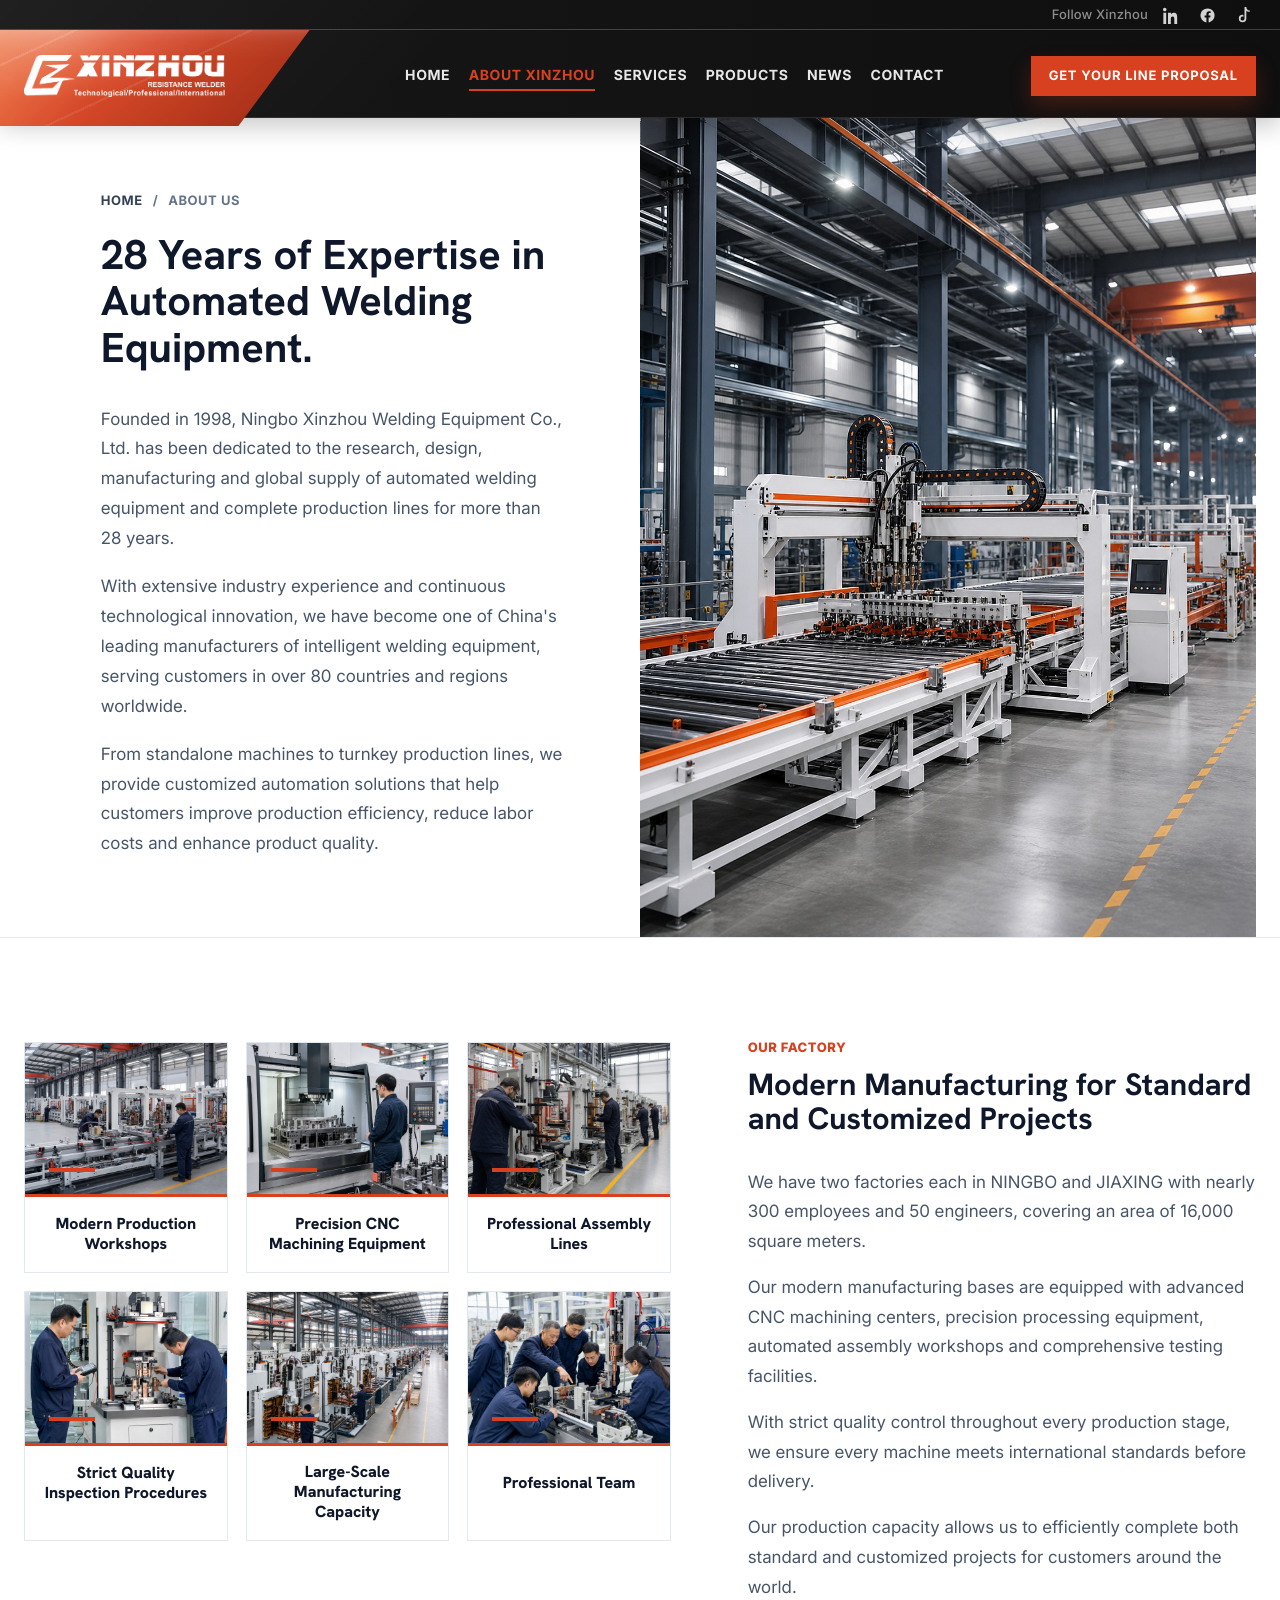
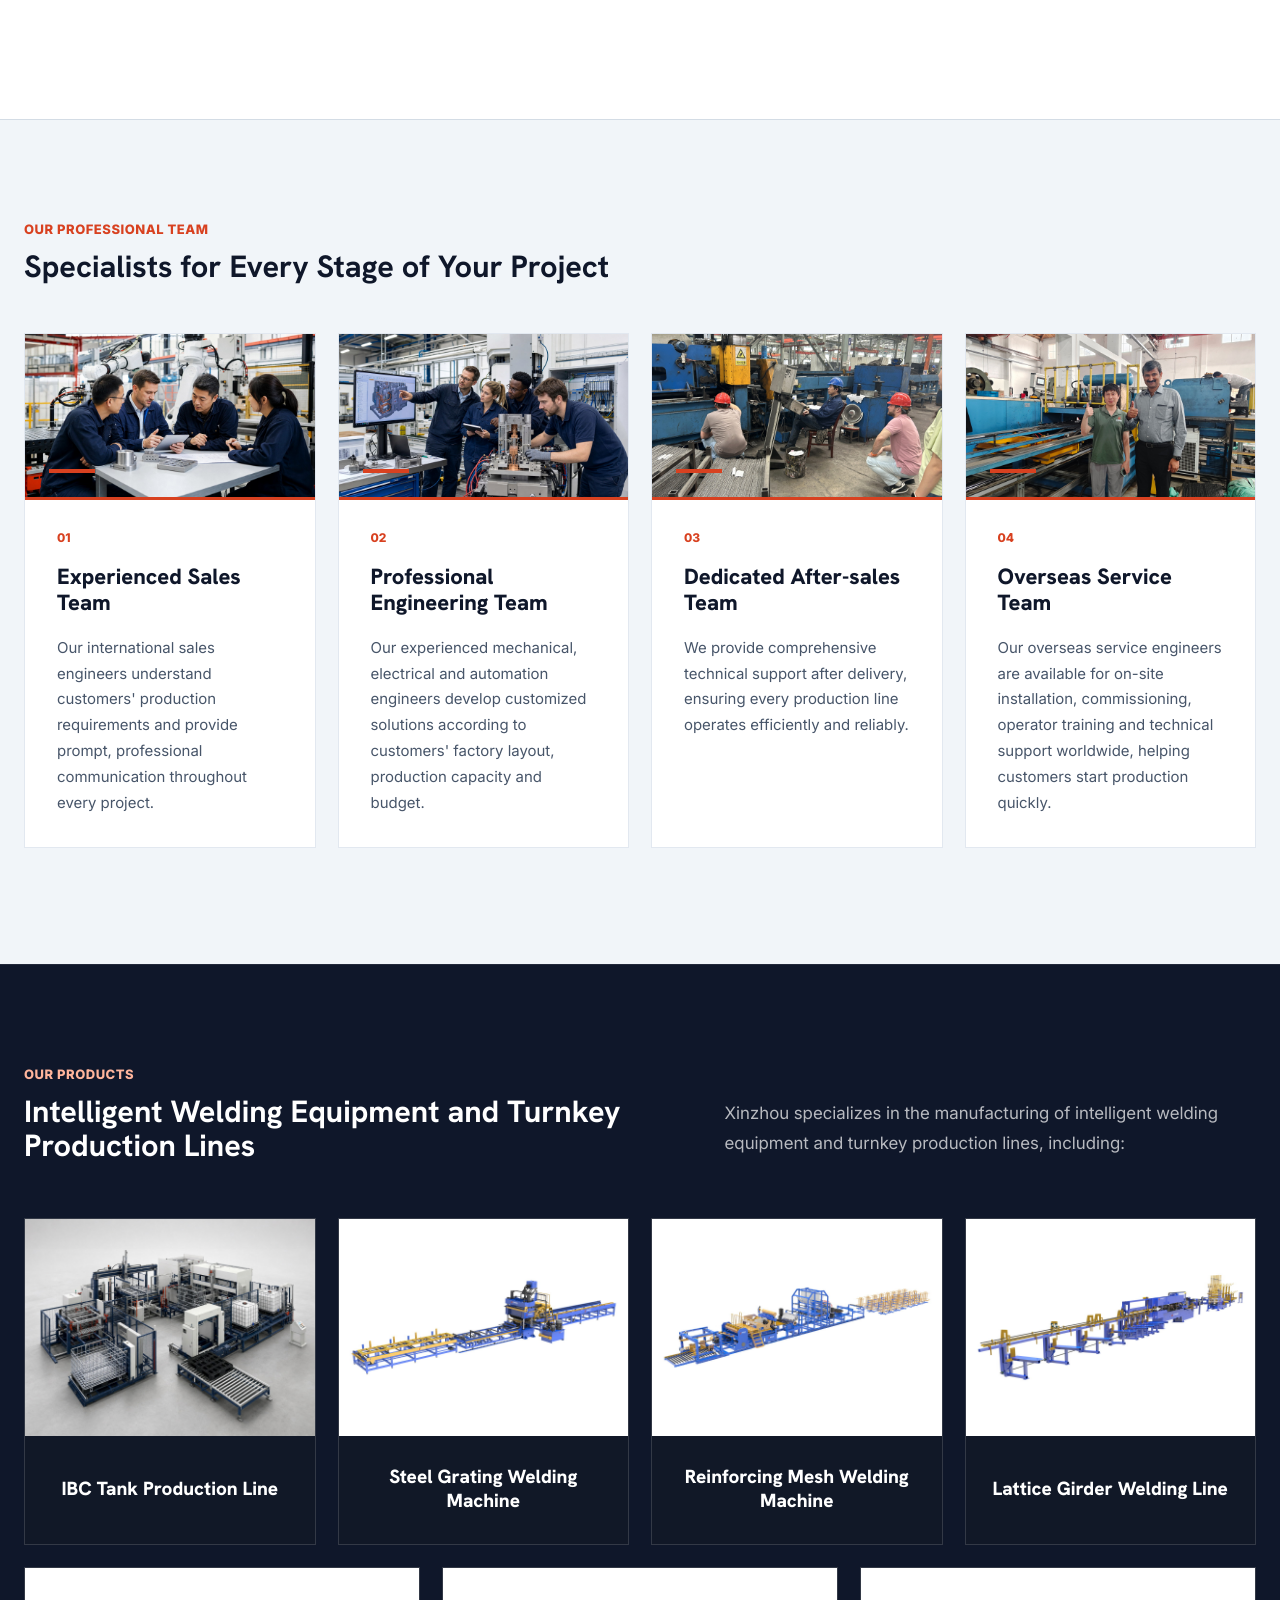
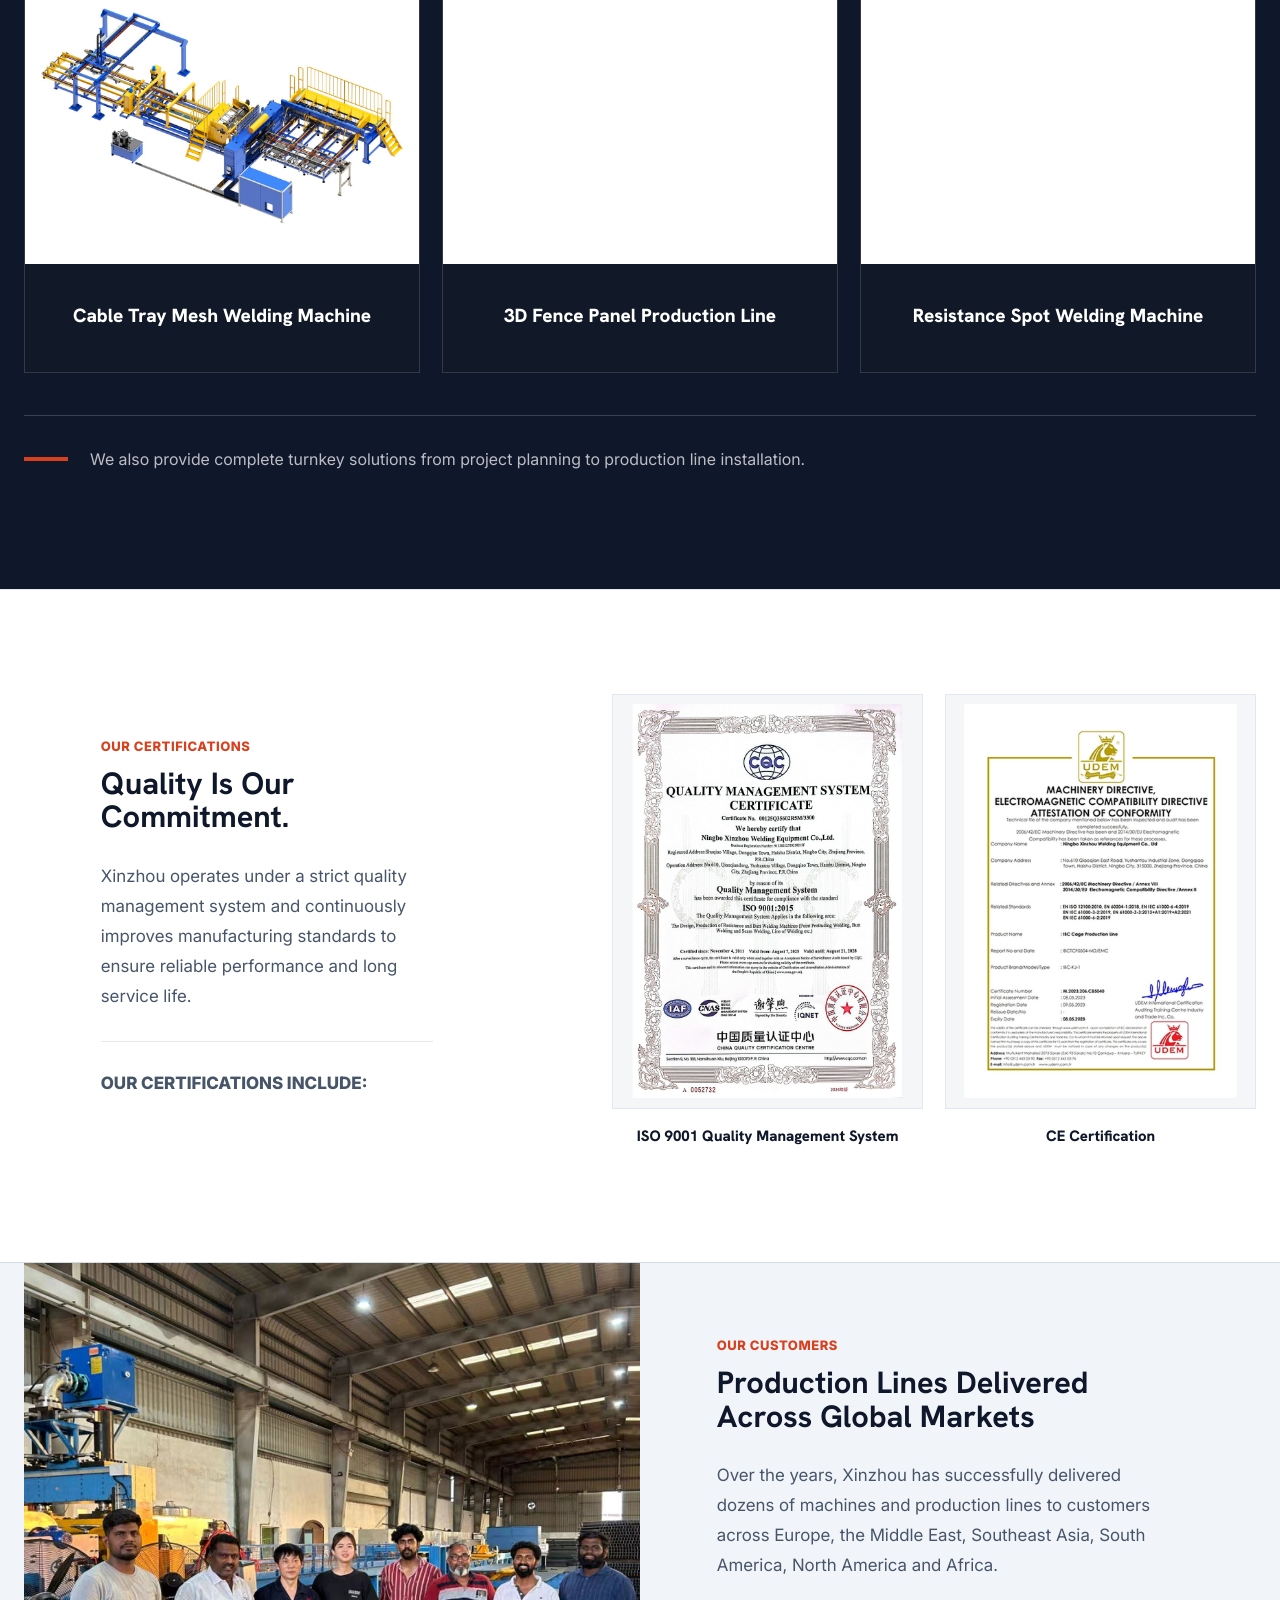
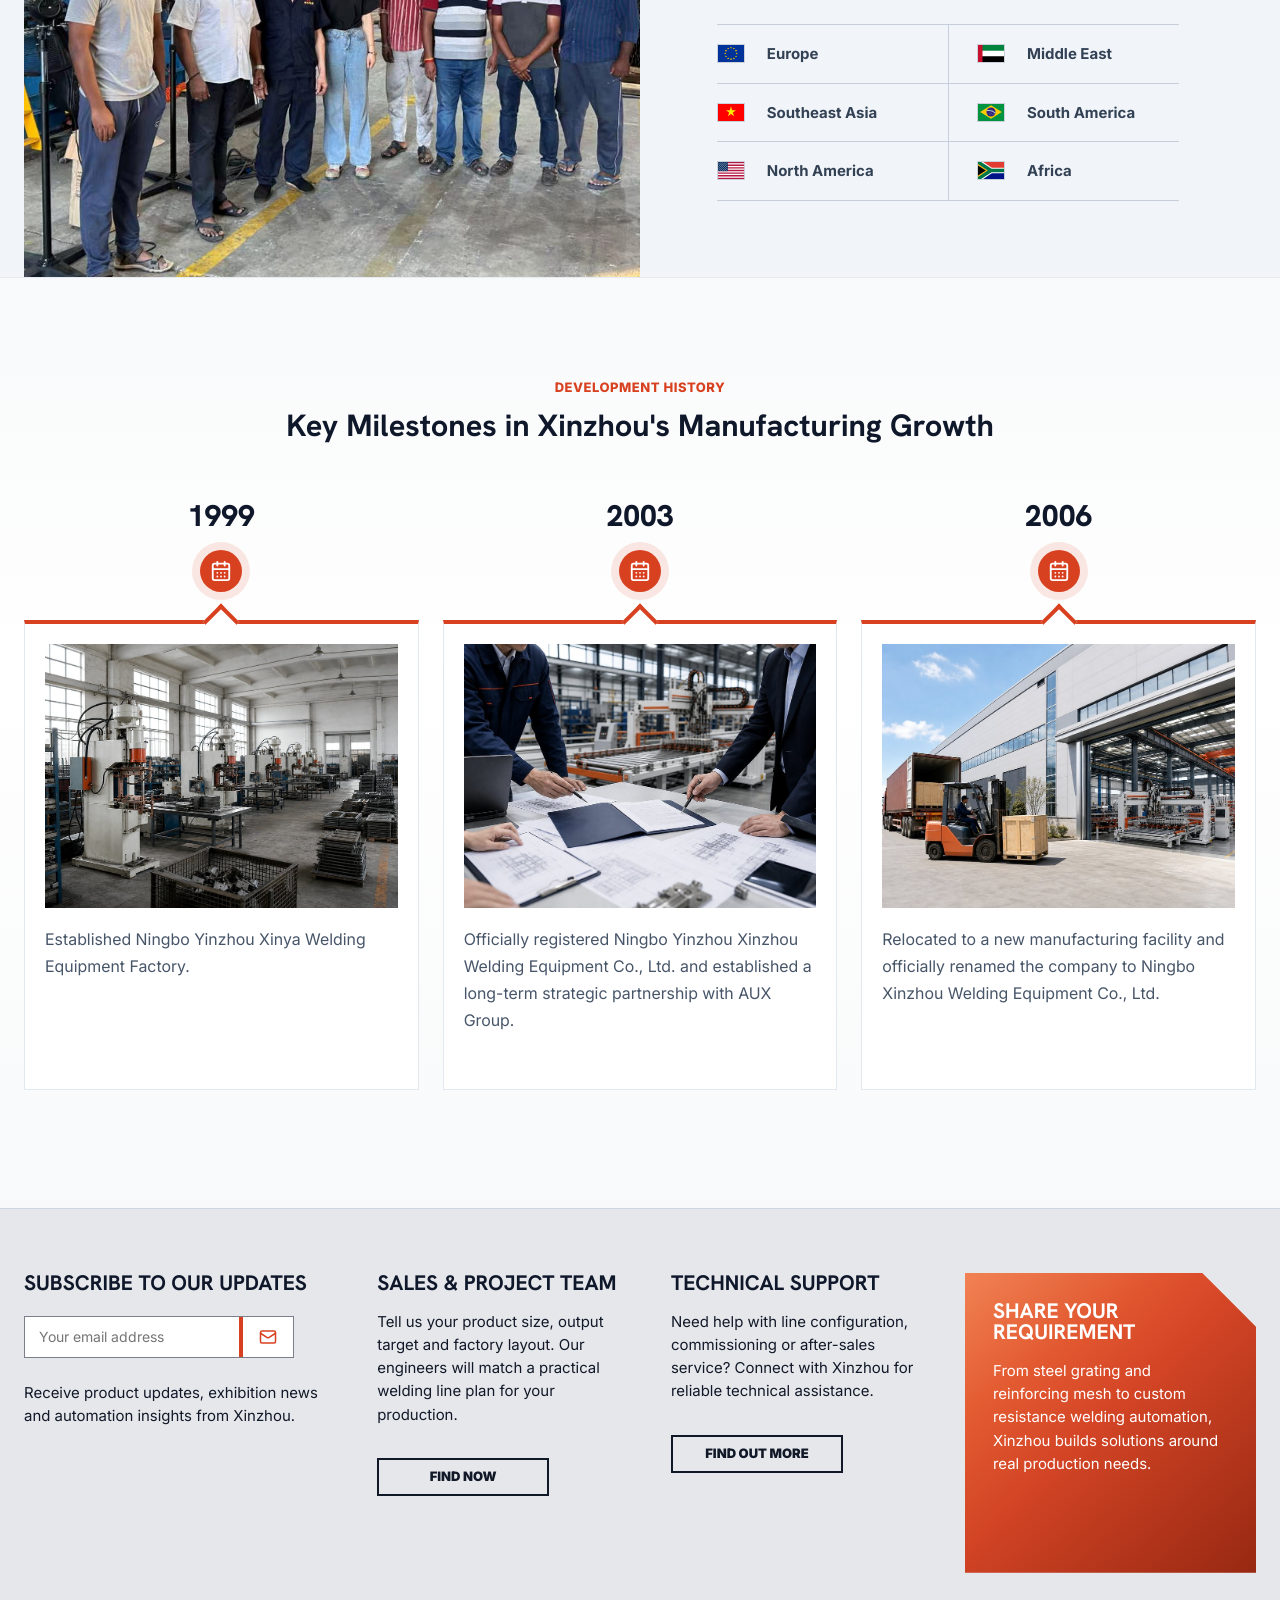
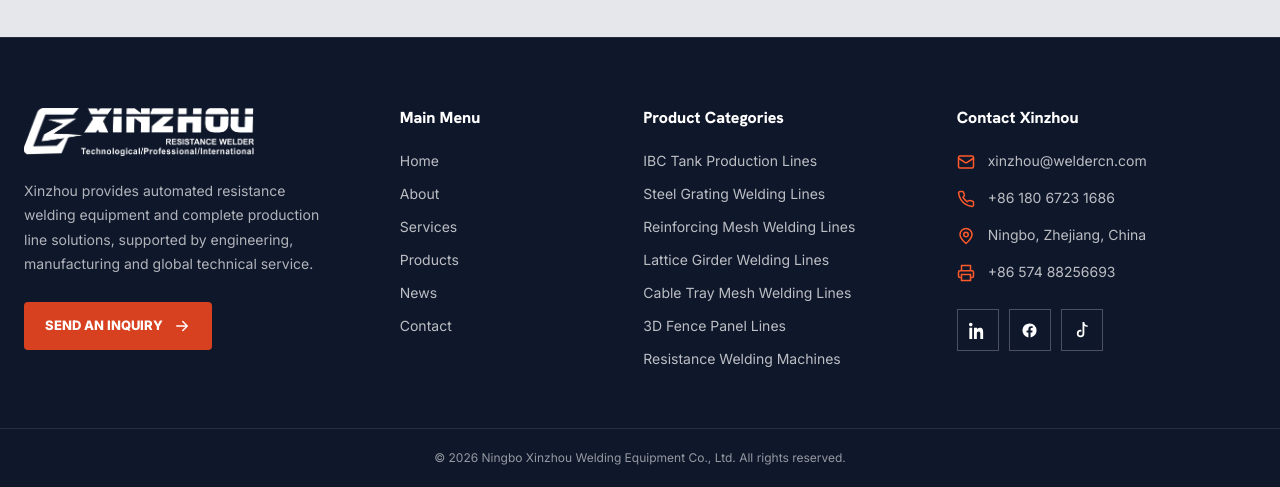
==== about.html @ 8aebe46d "Set global header width to 1440px" ====
<!DOCTYPE html>
<html lang="en">
<head>
<meta charset="utf-8">
<meta name="viewport" content="width=device-width, initial-scale=1.0">
<title>About Xinzhou | Factory, Team &amp; Welding Expertise</title>
<meta name="description" content="Learn about Xinzhou's history, manufacturing capacity, engineering team, automated welding equipment, certifications and global customer experience.">
<link rel="preconnect" href="https://fonts.googleapis.com">
<link rel="preconnect" href="https://fonts.gstatic.com" crossorigin>
<link href="https://fonts.googleapis.com/css2?family=Hanken+Grotesk:wght@700;800&amp;family=Inter:wght@400;500;600;700&amp;display=swap" rel="stylesheet">
<link href="./assets/css/global.css?v=20260720-2" rel="stylesheet">
<link href="./assets/css/about.css?v=20260716-4" rel="stylesheet">
</head>
<body>
<section class="xz-topbar">
<div class="xz-topbar__inner">
<span class="xz-topbar__label">Follow Xinzhou</span>
<a class="xz-topbar__social" href="https://www.linkedin.com/company/xinzhouwelding" target="_blank" rel="noreferrer" aria-label="Xinzhou on LinkedIn">
<svg viewBox="0 0 24 24" aria-hidden="true"><path d="M4.98 3.5C4.98 4.88 3.86 6 2.48 6S0 4.88 0 3.5 1.12 1 2.48 1s2.5 1.12 2.5 2.5ZM.5 8h4V24h-4V8Zm7 0h3.83v2.19h.05c.53-1.01 1.84-2.08 3.79-2.08 4.05 0 4.8 2.67 4.8 6.14V24h-4v-6.91c0-1.65-.03-3.76-2.29-3.76-2.29 0-2.64 1.79-2.64 3.64V24h-4V8Z"></path></svg>
</a>
<a class="xz-topbar__social" href="https://www.facebook.com/xinzhouwelder" target="_blank" rel="noreferrer" aria-label="Xinzhou on Facebook">
<svg viewBox="0 0 24 24" aria-hidden="true"><path d="M22 12a10 10 0 1 0-11.56 9.88v-6.99H7.9V12h2.54V9.8c0-2.5 1.49-3.89 3.77-3.89 1.09 0 2.23.2 2.23.2v2.46h-1.26c-1.24 0-1.63.77-1.63 1.56V12h2.77l-.44 2.89h-2.33v6.99A10 10 0 0 0 22 12Z"></path></svg>
</a>
<a class="xz-topbar__social" href="https://www.tiktok.com/@xinzhouwelder" target="_blank" rel="noreferrer" aria-label="Xinzhou on TikTok">
<svg viewBox="0 0 24 24" aria-hidden="true"><path d="M19.59 6.69A4.83 4.83 0 0 1 16 5.13V16.3a5.3 5.3 0 1 1-5.3-5.3c.4 0 .79.04 1.17.13v2.73a2.73 2.73 0 1 0 1.56 2.47V0h2.61a4.83 4.83 0 0 0 4.84 4.84v1.85c-.45 0-.88-.04-1.29-.1Z"></path></svg>
</a>
</div>
</section>

<nav class="xz-header">
<div class="xz-header__inner">
<a class="xz-header__brand" href="./index.html">
<img src="./src/media/xinzhou-logo.png" alt="Xinzhou Automation">
</a>
<div class="xz-header__nav">
<a href="./index.html">Home</a>
<a class="is-active" href="./about.html" aria-current="page">About Xinzhou</a>
<a href="./services.html">Services</a>
<a href="./products.html">Products</a>
<a href="./news.html">News</a>
<a href="./contact.html">Contact</a>
</div>
<div class="xz-header__actions">
<a class="xz-header__cta" href="./contact.html#inquiry">Get Your Line Proposal</a>
</div>
<div class="xz-header__mobile">
<button class="xz-header__mobile-btn" type="button" aria-label="Open menu" aria-expanded="false" data-mobile-menu-toggle>
<svg viewBox="0 0 24 24" fill="none" aria-hidden="true"><path d="M4 7H20" stroke="currentColor" stroke-width="2" stroke-linecap="round"></path><path d="M4 12H20" stroke="currentColor" stroke-width="2" stroke-linecap="round"></path><path d="M4 17H20" stroke="currentColor" stroke-width="2" stroke-linecap="round"></path></svg>
</button>
</div>
</div>
</nav>

<div class="xz-mobile-drawer" data-mobile-menu>
<div class="xz-mobile-drawer__inner">
<a href="./index.html">Home</a>
<a href="./about.html">About Xinzhou</a>
<a href="./services.html">Services</a>
<a href="./products.html">Products</a>
<a href="./news.html">News</a>
<a href="./contact.html">Contact</a>
</div>
</div>

<main class="about-main">
<section class="about-history-hero" aria-labelledby="about-history-title">
<div class="xz-container about-history-hero__grid">
<div class="about-history-hero__copy">
<nav class="about-breadcrumb" aria-label="Breadcrumb">
<a href="./index.html">Home</a>
<span aria-hidden="true">/</span>
<span>About Us</span>
</nav>
<h1 id="about-history-title">28 Years of Expertise in Automated Welding Equipment.</h1>
<div class="about-history-hero__text">
<p>Founded in 1998, Ningbo Xinzhou Welding Equipment Co., Ltd. has been dedicated to the research, design, manufacturing and global supply of automated welding equipment and complete production lines for more than 28 years.</p>
<p>With extensive industry experience and continuous technological innovation, we have become one of China's leading manufacturers of intelligent welding equipment, serving customers in over 80 countries and regions worldwide.</p>
<p>From standalone machines to turnkey production lines, we provide customized automation solutions that help customers improve production efficiency, reduce labor costs and enhance product quality.</p>
</div>
</div>
<figure class="about-history-hero__media">
<img src="./assets/images/about/history-hero.jpg" alt="Automated welding equipment production line in a clean modern industrial workshop">
<figcaption>
<strong>Automated Welding Lines</strong>
<span>Research, design, manufacturing and global supply.</span>
</figcaption>
</figure>
</div>
</section>

<section class="about-timeline-section" aria-labelledby="about-timeline-title">
<div class="xz-container">
<div class="about-timeline-section__head">
<p class="about-section-label">Development History</p>
<h2 id="about-timeline-title">Key Milestones in Xinzhou's Manufacturing Growth</h2>
</div>
<div class="about-timeline-carousel" data-history-carousel>
<div class="about-timeline-viewport">
<div class="about-timeline-track" data-history-track>
<article class="about-timeline-card">
<div class="about-timeline-card__year">1999</div>
<div class="about-timeline-card__node" aria-hidden="true"><svg viewBox="0 0 24 24" aria-hidden="true"><path d="M8 2v4"></path><path d="M16 2v4"></path><rect width="18" height="18" x="3" y="4" rx="2"></rect><path d="M3 10h18"></path><path d="M8 14h.01"></path><path d="M12 14h.01"></path><path d="M16 14h.01"></path><path d="M8 18h.01"></path><path d="M12 18h.01"></path><path d="M16 18h.01"></path></svg></div>
<div class="about-timeline-card__body">
<figure class="about-timeline-card__image">
<img src="./assets/images/about/timeline-1999.jpg" alt="Early welding equipment factory workshop representing Xinzhou's 1999 establishment">
</figure>
<p>Established Ningbo Yinzhou Xinya Welding Equipment Factory.</p>
</div>
</article>
<article class="about-timeline-card">
<div class="about-timeline-card__year">2003</div>
<div class="about-timeline-card__node" aria-hidden="true"><svg viewBox="0 0 24 24" aria-hidden="true"><path d="M8 2v4"></path><path d="M16 2v4"></path><rect width="18" height="18" x="3" y="4" rx="2"></rect><path d="M3 10h18"></path><path d="M8 14h.01"></path><path d="M12 14h.01"></path><path d="M16 14h.01"></path><path d="M8 18h.01"></path><path d="M12 18h.01"></path><path d="M16 18h.01"></path></svg></div>
<div class="about-timeline-card__body">
<figure class="about-timeline-card__image">
<img src="./assets/images/about/timeline-2003.jpg" alt="Business registration and strategic manufacturing partnership scene representing Xinzhou in 2003">
</figure>
<p>Officially registered Ningbo Yinzhou Xinzhou Welding Equipment Co., Ltd. and established a long-term strategic partnership with AUX Group.</p>
</div>
</article>
<article class="about-timeline-card">
<div class="about-timeline-card__year">2006</div>
<div class="about-timeline-card__node" aria-hidden="true"><svg viewBox="0 0 24 24" aria-hidden="true"><path d="M8 2v4"></path><path d="M16 2v4"></path><rect width="18" height="18" x="3" y="4" rx="2"></rect><path d="M3 10h18"></path><path d="M8 14h.01"></path><path d="M12 14h.01"></path><path d="M16 14h.01"></path><path d="M8 18h.01"></path><path d="M12 18h.01"></path><path d="M16 18h.01"></path></svg></div>
<div class="about-timeline-card__body">
<figure class="about-timeline-card__image">
<img src="./assets/images/about/timeline-2006.jpg" alt="New manufacturing facility relocation scene representing Xinzhou's 2006 company upgrade">
</figure>
<p>Relocated to a new manufacturing facility and officially renamed the company to Ningbo Xinzhou Welding Equipment Co., Ltd.</p>
</div>
</article>
<article class="about-timeline-card">
<div class="about-timeline-card__year">2009</div>
<div class="about-timeline-card__node" aria-hidden="true"><svg viewBox="0 0 24 24" aria-hidden="true"><path d="M8 2v4"></path><path d="M16 2v4"></path><rect width="18" height="18" x="3" y="4" rx="2"></rect><path d="M3 10h18"></path><path d="M8 14h.01"></path><path d="M12 14h.01"></path><path d="M16 14h.01"></path><path d="M8 18h.01"></path><path d="M12 18h.01"></path><path d="M16 18h.01"></path></svg></div>
<div class="about-timeline-card__body">
<figure class="about-timeline-card__image">
<img src="./assets/images/about/timeline-2009.jpg" alt="High-tech enterprise recognition scene with precision welding equipment inspection">
</figure>
<p>Recognized as a National High-Tech Enterprise.</p>
</div>
</article>
<article class="about-timeline-card">
<div class="about-timeline-card__year">2014</div>
<div class="about-timeline-card__node" aria-hidden="true"><svg viewBox="0 0 24 24" aria-hidden="true"><path d="M8 2v4"></path><path d="M16 2v4"></path><rect width="18" height="18" x="3" y="4" rx="2"></rect><path d="M3 10h18"></path><path d="M8 14h.01"></path><path d="M12 14h.01"></path><path d="M16 14h.01"></path><path d="M8 18h.01"></path><path d="M12 18h.01"></path><path d="M16 18h.01"></path></svg></div>
<div class="about-timeline-card__body">
<figure class="about-timeline-card__image">
<img src="./assets/images/about/timeline-2014.jpg" alt="Industrial land development and factory construction planning scene in Tongxiang Zhejiang">
</figure>
<p>Acquired 55 acres of land in Tongxiang, Zhejiang, to invest in and construct Zhejiang Yizhou Mechanical Technology Co., Ltd.</p>
</div>
</article>
<article class="about-timeline-card">
<div class="about-timeline-card__year">2017</div>
<div class="about-timeline-card__node" aria-hidden="true"><svg viewBox="0 0 24 24" aria-hidden="true"><path d="M8 2v4"></path><path d="M16 2v4"></path><rect width="18" height="18" x="3" y="4" rx="2"></rect><path d="M3 10h18"></path><path d="M8 14h.01"></path><path d="M12 14h.01"></path><path d="M16 14h.01"></path><path d="M8 18h.01"></path><path d="M12 18h.01"></path><path d="M16 18h.01"></path></svg></div>
<div class="about-timeline-card__body">
<figure class="about-timeline-card__image">
<img src="./assets/images/about/timeline-2017.jpg" alt="Modern Yizhou machinery factory opening and automated welding equipment production">
</figure>
<p>Zhejiang Yizhou Mechanical Technology Co., Ltd. was officially established, with annual sales reaching 120 million RMB.</p>
</div>
</article>
<article class="about-timeline-card">
<div class="about-timeline-card__year">2020</div>
<div class="about-timeline-card__node" aria-hidden="true"><svg viewBox="0 0 24 24" aria-hidden="true"><path d="M8 2v4"></path><path d="M16 2v4"></path><rect width="18" height="18" x="3" y="4" rx="2"></rect><path d="M3 10h18"></path><path d="M8 14h.01"></path><path d="M12 14h.01"></path><path d="M16 14h.01"></path><path d="M8 18h.01"></path><path d="M12 18h.01"></path><path d="M16 18h.01"></path></svg></div>
<div class="about-timeline-card__body">
<figure class="about-timeline-card__image">
<img src="./assets/images/about/timeline-2020.jpg" alt="Phase II intelligent manufacturing facility and automated welding production line in operation">
</figure>
<p>In July, Yizhou's Phase II new facility (66 acres) was officially put into operation. In the same year, Ningbo Xinzhou's Phase II factory (12,932 square meters) was constructed and put into use.</p>
</div>
</article>
</div>
</div>
</div>
</div>
</section>

<section class="about-factory-section" aria-labelledby="about-factory-title">
<div class="xz-container about-factory__layout">
<div class="about-factory__visual">
<div class="about-factory__highlights">
<article class="about-factory-highlight">
<figure class="about-factory-highlight__media">
<img src="./assets/images/about/factory-highlight-workshop.jpg" alt="Modern automated welding equipment production workshop" loading="lazy" decoding="async">
</figure>
<div class="about-factory-highlight__body"><h3>Modern Production Workshops</h3></div>
</article>
<article class="about-factory-highlight">
<figure class="about-factory-highlight__media">
<img src="./assets/images/about/factory-highlight-cnc.jpg" alt="Technician operating precision CNC machining equipment" loading="lazy" decoding="async">
</figure>
<div class="about-factory-highlight__body"><h3>Precision CNC Machining Equipment</h3></div>
</article>
<article class="about-factory-highlight">
<figure class="about-factory-highlight__media">
<img src="./assets/images/about/factory-highlight-assembly.jpg" alt="Technicians assembling automated resistance welding equipment" loading="lazy" decoding="async">
</figure>
<div class="about-factory-highlight__body"><h3>Professional Assembly Lines</h3></div>
</article>
<article class="about-factory-highlight">
<figure class="about-factory-highlight__media">
<img src="./assets/images/about/factory-highlight-quality.jpg" alt="Engineers inspecting and testing automated welding equipment" loading="lazy" decoding="async">
</figure>
<div class="about-factory-highlight__body"><h3>Strict Quality Inspection Procedures</h3></div>
</article>
<article class="about-factory-highlight">
<figure class="about-factory-highlight__media">
<img src="./assets/images/about/factory-highlight-capacity.jpg" alt="Large-scale automated welding equipment manufacturing floor" loading="lazy" decoding="async">
</figure>
<div class="about-factory-highlight__body"><h3>Large-Scale Manufacturing Capacity</h3></div>
</article>
<article class="about-factory-highlight">
<figure class="about-factory-highlight__media">
<img src="./assets/images/about/factory-highlight-team.jpg" alt="Engineering team collaborating on automated welding equipment" loading="lazy" decoding="async">
</figure>
<div class="about-factory-highlight__body"><h3>Professional Team</h3></div>
</article>
</div>
</div>

<div class="about-factory__content">
<div class="about-factory__head">
<p class="about-section-label">Our Factory</p>
<h2 id="about-factory-title">Modern Manufacturing for Standard and Customized Projects</h2>
</div>

<div class="about-factory__copy">
<p>We have two factories each in NINGBO and JIAXING with nearly 300 employees and 50 engineers, covering an area of 16,000 square meters.</p>
<p>Our modern manufacturing bases are equipped with advanced CNC machining centers, precision processing equipment, automated assembly workshops and comprehensive testing facilities.</p>
<p>With strict quality control throughout every production stage, we ensure every machine meets international standards before delivery.</p>
<p>Our production capacity allows us to efficiently complete both standard and customized projects for customers around the world.</p>
</div>
</div>
</div>
</section>

<section class="about-professional-team-section" aria-labelledby="about-professional-team-title">
<div class="xz-container">
<div class="about-professional-team__head">
<p class="about-section-label">Our Professional Team</p>
<h2 id="about-professional-team-title">Specialists for Every Stage of Your Project</h2>
</div>

<div class="about-professional-team__grid">
<article class="about-professional-team__item">
<figure class="about-professional-team__media">
<img src="./assets/images/about/team-sales.jpg" alt="International sales engineers consulting on an automated welding project" loading="lazy" decoding="async">
</figure>
<div class="about-professional-team__body">
<span>01</span>
<h3>Experienced Sales Team</h3>
<p>Our international sales engineers understand customers' production requirements and provide prompt, professional communication throughout every project.</p>
</div>
</article>
<article class="about-professional-team__item">
<figure class="about-professional-team__media">
<img src="./assets/images/about/team-engineering.jpg" alt="Mechanical electrical and automation engineers developing a welding solution" loading="lazy" decoding="async">
</figure>
<div class="about-professional-team__body">
<span>02</span>
<h3>Professional Engineering Team</h3>
<p>Our experienced mechanical, electrical and automation engineers develop customized solutions according to customers' factory layout, production capacity and budget.</p>
</div>
</article>
<article class="about-professional-team__item">
<figure class="about-professional-team__media">
<img src="./assets/images/about/team-after-sales.jpg" alt="After-sales engineers commissioning welding equipment with a customer team" loading="lazy" decoding="async">
</figure>
<div class="about-professional-team__body">
<span>03</span>
<h3>Dedicated After-sales Team</h3>
<p>We provide comprehensive technical support after delivery, ensuring every production line operates efficiently and reliably.</p>
</div>
</article>
<article class="about-professional-team__item">
<figure class="about-professional-team__media">
<img src="./assets/images/about/team-overseas-service.jpg" alt="Xinzhou overseas service engineer with an international customer at their factory" loading="lazy" decoding="async">
</figure>
<div class="about-professional-team__body">
<span>04</span>
<h3>Overseas Service Team</h3>
<p>Our overseas service engineers are available for on-site installation, commissioning, operator training and technical support worldwide, helping customers start production quickly.</p>
</div>
</article>
</div>
</div>
</section>

<section class="about-equipment-section" aria-labelledby="about-equipment-title">
<div class="xz-container">
<div class="about-equipment__head">
<div>
<p class="about-section-label">Our Products</p>
<h2 id="about-equipment-title">Intelligent Welding Equipment and Turnkey Production Lines</h2>
</div>
<p>Xinzhou specializes in the manufacturing of intelligent welding equipment and turnkey production lines, including:</p>
</div>

<div class="about-equipment__grid">
<article class="about-equipment-item">
<figure class="about-equipment-item__media">
<img src="./assets/images/about/product-ibc-production-line.jpg" alt="Automated IBC tank production line" loading="lazy" decoding="async">
</figure>
<div class="about-equipment-item__body"><h3>IBC Tank Production Line</h3></div>
</article>
<article class="about-equipment-item">
<figure class="about-equipment-item__media">
<img src="./assets/images/about/product-steel-grating.jpg" alt="Steel grating welding production line" loading="lazy" decoding="async">
</figure>
<div class="about-equipment-item__body"><h3>Steel Grating Welding Machine</h3></div>
</article>
<article class="about-equipment-item">
<figure class="about-equipment-item__media">
<img src="./assets/images/about/product-reinforcing-mesh.jpg" alt="Reinforcing mesh welding production line" loading="lazy" decoding="async">
</figure>
<div class="about-equipment-item__body"><h3>Reinforcing Mesh Welding Machine</h3></div>
</article>
<article class="about-equipment-item">
<figure class="about-equipment-item__media">
<img src="./assets/images/about/product-lattice-girder.jpg" alt="Lattice girder welding production line" loading="lazy" decoding="async">
</figure>
<div class="about-equipment-item__body"><h3>Lattice Girder Welding Line</h3></div>
</article>
<article class="about-equipment-item">
<figure class="about-equipment-item__media">
<img src="./assets/images/about/product-cable-tray.jpg" alt="Cable tray mesh welding production line" loading="lazy" decoding="async">
</figure>
<div class="about-equipment-item__body"><h3>Cable Tray Mesh Welding Machine</h3></div>
</article>
<article class="about-equipment-item">
<figure class="about-equipment-item__media">
<img src="./assets/images/about/product-fence-panel.jpg" alt="3D fence panel welding production line" loading="lazy" decoding="async">
</figure>
<div class="about-equipment-item__body"><h3>3D Fence Panel Production Line</h3></div>
</article>
<article class="about-equipment-item">
<figure class="about-equipment-item__media">
<img src="./assets/images/about/product-resistance-spot-welder.jpg" alt="Industrial resistance spot welding machine" loading="lazy" decoding="async">
</figure>
<div class="about-equipment-item__body"><h3>Resistance Spot Welding Machine</h3></div>
</article>
</div>

<div class="about-equipment__footer">
<p>We also provide complete turnkey solutions from project planning to production line installation.</p>
</div>
</div>
</section>

<section class="about-quality-section" aria-labelledby="about-quality-title">
<div class="xz-container about-quality__grid">
<div class="about-quality__copy">
<p class="about-section-label">Our Certifications</p>
<h2 id="about-quality-title">Quality Is Our Commitment.</h2>
<p>Xinzhou operates under a strict quality management system and continuously improves manufacturing standards to ensure reliable performance and long service life.</p>
<p class="about-quality__list-label">Our certifications include:</p>
</div>

<div class="about-quality__certificates">
<article class="about-quality-certificate">
<figure class="about-quality-certificate__media">
<img src="./assets/images/about/certificate-iso-9001.jpg" alt="Xinzhou ISO 9001 quality management system certificate" loading="lazy" decoding="async">
</figure>
<div class="about-quality-certificate__body"><h3>ISO 9001 Quality Management System</h3></div>
</article>
<article class="about-quality-certificate">
<figure class="about-quality-certificate__media">
<img src="./assets/images/about/certificate-ce.jpg" alt="Xinzhou CE attestation of conformity" loading="lazy" decoding="async">
</figure>
<div class="about-quality-certificate__body"><h3>CE Certification</h3></div>
</article>
</div>
</div>
</section>

<section class="about-customers-section" aria-labelledby="about-customers-title">
<div class="xz-container about-customers__grid">
<figure class="about-customers__media">
<img src="./assets/images/about/global-customers.jpg" alt="Xinzhou team with an overseas customer team beside an installed production line" loading="lazy" decoding="async">
</figure>
<div class="about-customers__copy">
<p class="about-section-label">Our Customers</p>
<h2 id="about-customers-title">Production Lines Delivered Across Global Markets</h2>
<p>Over the years, Xinzhou has successfully delivered dozens of machines and production lines to customers across Europe, the Middle East, Southeast Asia, South America, North America and Africa.</p>
<ul class="about-customers__regions" aria-label="Customer regions">
<li><img class="about-customers__flag" src="./assets/images/about/flags/region-europe.svg" alt=""><strong>Europe</strong></li>
<li><img class="about-customers__flag" src="./assets/images/about/flags/region-middle-east.svg" alt=""><strong>Middle East</strong></li>
<li><img class="about-customers__flag" src="./assets/images/about/flags/region-southeast-asia.svg" alt=""><strong>Southeast Asia</strong></li>
<li><img class="about-customers__flag" src="./assets/images/about/flags/region-south-america.svg" alt=""><strong>South America</strong></li>
<li><img class="about-customers__flag" src="./assets/images/about/flags/region-north-america.svg" alt=""><strong>North America</strong></li>
<li><img class="about-customers__flag" src="./assets/images/about/flags/region-africa.svg" alt=""><strong>Africa</strong></li>
</ul>
</div>
</div>
</section>

</main>

<footer class="inquiry-strip-section">
<div class="inquiry-strip-container">
<div class="inquiry-strip-grid">
<div class="inquiry-strip-card inquiry-strip-card--subscribe">
<h2 class="inquiry-strip-title">Subscribe to Our Updates</h2>
<form class="inquiry-strip-form" action="#" aria-label="Subscribe to Xinzhou updates" data-subscribe-form>
<input type="email" name="email" placeholder="Your email address" aria-label="Your email address" required>
<button type="submit" aria-label="Subscribe"><svg viewBox="0 0 24 24" fill="none" aria-hidden="true"><rect width="20" height="16" x="2" y="4" rx="2" stroke="currentColor" stroke-width="2"></rect><path d="m22 7-8.97 5.7a1.94 1.94 0 0 1-2.06 0L2 7" stroke="currentColor" stroke-width="2" stroke-linecap="round" stroke-linejoin="round"></path></svg></button>
</form>
<p>Receive product updates, exhibition news and automation insights from Xinzhou.</p>
</div>
<div class="inquiry-strip-card">
<h2 class="inquiry-strip-title">Sales &amp; Project Team</h2>
<p>Tell us your product size, output target and factory layout. Our engineers will match a practical welding line plan for your production.</p>
<a class="inquiry-strip-button" href="./contact.html#inquiry" data-inquiry-open>Find Now</a>
</div>
<div class="inquiry-strip-card">
<h2 class="inquiry-strip-title">Technical Support</h2>
<p>Need help with line configuration, commissioning or after-sales service? Connect with Xinzhou for reliable technical assistance.</p>
<a class="inquiry-strip-button" href="./services.html">Find Out More</a>
</div>
<div class="inquiry-strip-card inquiry-strip-card--highlight">
<h2 class="inquiry-strip-title">Share Your Requirement</h2>
<p>From steel grating and reinforcing mesh to custom resistance welding automation, Xinzhou builds solutions around real production needs.</p>
</div>
</div>
</div>
</footer>

<script src="./assets/js/global.js?v=20260716-2"></script>
<script src="./assets/js/about.js?v=20260712-3"></script>
</body>
</html>
---- assets/css/global.css ----
:root {
    --xz-primary: #001f6f;
    --xz-primary-strong: #1a368e;
    --xz-navy: #0f172a;
    --xz-ink: #191c1d;
    --xz-steel: #334155;
    --xz-muted: #64748b;
    --xz-line: #e2e8f0;
    --xz-surface: #f8f9fa;
    --xz-surface-soft: #f1f5f9;
    --xz-red: #d84120;
    --xz-red-dark: #a92d14;
    --xz-red-soft: #ffb59c;
    --xz-white: #ffffff;
    --xz-container: 1280px;
    --xz-header-container: 1440px;
    --xz-gutter: 24px;
    --xz-radius: 6px;
    --xz-font-display: "Hanken Grotesk", "Inter", system-ui, sans-serif;
    --xz-font-body: "Inter", system-ui, -apple-system, BlinkMacSystemFont, "Segoe UI", sans-serif;
    --xz-type-display: clamp(34px, 3.25vw, 42px);
    --xz-type-section: clamp(28px, 2.4vw, 36px);
    --xz-type-subsection: clamp(24px, 2vw, 32px);
}

* {
    box-sizing: border-box;
}

html {
    scroll-behavior: smooth;
}

body {
    margin: 0;
    background: var(--xz-surface);
    color: var(--xz-ink);
    font-family: var(--xz-font-body);
    -webkit-font-smoothing: antialiased;
    text-rendering: geometricPrecision;
}

main h1,
main h2 {
    font-weight: 700 !important;
}

img,
svg {
    display: block;
}

img {
    max-width: 100%;
}

a {
    color: inherit;
}

button,
input,
textarea,
select {
    font: inherit;
}

:focus-visible {
    outline: 3px solid rgba(216, 65, 32, 0.45);
    outline-offset: 3px;
}

.xz-container {
    width: min(100% - 48px, var(--xz-container));
    margin-inline: auto;
}

.xz-eyebrow {
    display: inline-flex;
    align-items: center;
    gap: 10px;
    color: var(--xz-red);
    font-size: 13px;
    font-weight: 800;
    line-height: 1;
    letter-spacing: 0;
    text-transform: uppercase;
}

.xz-eyebrow::before {
    content: "";
    width: 34px;
    height: 4px;
    background: currentColor;
}

.xz-button {
    display: inline-flex;
    min-height: 52px;
    align-items: center;
    justify-content: center;
    gap: 10px;
    padding: 15px 24px;
    border: 1px solid transparent;
    border-radius: 4px;
    font-size: 13px;
    font-weight: 800;
    line-height: 1;
    letter-spacing: 0;
    text-transform: uppercase;
    text-decoration: none;
    transition: background-color 0.25s ease, border-color 0.25s ease, color 0.25s ease, transform 0.25s ease, box-shadow 0.25s ease;
}

.xz-button:hover {
    transform: translateY(-2px);
}

.xz-button--primary {
    background: var(--xz-red);
    color: var(--xz-white);
    box-shadow: 0 14px 28px rgba(216, 65, 32, 0.24);
}

.xz-button--primary:hover {
    background: var(--xz-primary-strong);
}

.xz-button--ghost {
    border-color: rgba(255, 255, 255, 0.34);
    background: rgba(255, 255, 255, 0.06);
    color: var(--xz-white);
}

.xz-button--ghost:hover {
    border-color: var(--xz-red);
    background: rgba(216, 65, 32, 0.2);
}

.xz-topbar {
    position: fixed;
    top: 0;
    left: 0;
    right: 0;
    z-index: 60;
    height: 30px;
    background:
        linear-gradient(135deg, rgba(255, 255, 255, 0.04), transparent 34%),
        linear-gradient(90deg, #171717 0%, #0f0f0f 100%);
    border-bottom: 1px solid rgba(226, 232, 240, 0.22);
}

.xz-topbar__inner {
    max-width: var(--xz-header-container);
    height: 30px;
    margin: 0 auto;
    padding: 0 var(--xz-gutter);
    display: flex;
    align-items: center;
    justify-content: flex-end;
    gap: 10px;
}

.xz-topbar__label {
    color: rgba(255, 255, 255, 0.52);
    font-size: 13px;
    font-weight: 500;
    letter-spacing: 0.01em;
    line-height: 1;
    white-space: nowrap;
}

.xz-topbar__social {
    display: inline-flex;
    align-items: center;
    justify-content: center;
    width: 26px;
    height: 26px;
    color: rgba(255, 255, 255, 0.82);
    text-decoration: none;
    transition: color 0.2s ease, transform 0.2s ease;
}

.xz-topbar__social:hover {
    color: var(--xz-white);
    transform: translateY(-1px);
}

.xz-topbar__social svg {
    width: 17px;
    height: 17px;
    fill: currentColor;
}

.xz-header {
    position: fixed;
    top: 30px;
    left: 0;
    right: 0;
    z-index: 50;
    height: 88px;
    background:
        linear-gradient(135deg, rgba(255, 255, 255, 0.04), transparent 34%),
        linear-gradient(90deg, #171717 0%, #0f0f0f 100%);
    border-bottom: 1px solid rgba(255, 255, 255, 0.1);
    box-shadow: 0 8px 24px rgba(0, 0, 0, 0.22);
}

.xz-header__inner {
    --brand-width: clamp(270px, 23vw, 360px);
    --brand-bleed: max(24px, calc((100vw - var(--xz-header-container)) / 2 + 24px));
    max-width: var(--xz-header-container);
    height: 88px;
    margin: 0 auto;
    padding: 0 var(--xz-gutter);
    display: grid;
    grid-template-columns: var(--brand-width) minmax(0, 1fr) auto;
    align-items: center;
    column-gap: clamp(16px, 1.7vw, 28px);
}

.xz-header__brand {
    position: relative;
    width: 100%;
    height: 108px;
    margin-top: -12px;
    display: flex;
    align-items: center;
    padding-right: 64px;
    z-index: 2;
    text-decoration: none;
}

.xz-header__brand::before {
    content: "";
    position: absolute;
    top: 0;
    bottom: 0;
    left: calc(-1 * var(--brand-bleed));
    width: calc(100% + var(--brand-bleed));
    z-index: -2;
    background:
        radial-gradient(120% 160% at 18% 10%, rgba(255, 255, 255, 0.24) 0%, rgba(255, 255, 255, 0.10) 18%, rgba(255, 255, 255, 0) 42%),
        linear-gradient(180deg, rgba(255, 255, 255, 0.18) 0%, rgba(255, 255, 255, 0.05) 16%, rgba(255, 255, 255, 0) 38%),
        linear-gradient(145deg, rgba(255, 255, 255, 0.16) 0%, rgba(255, 255, 255, 0.05) 28%, rgba(0, 0, 0, 0.10) 100%),
        linear-gradient(120deg, rgba(255, 255, 255, 0.09) 0%, rgba(255, 255, 255, 0) 35%),
        linear-gradient(135deg, #ee6a33 0%, #d84120 42%, #a92d14 100%);
    clip-path: polygon(0 0, 100% 0, calc(100% - 80px) 100%, 0 100%);
    box-shadow: 0 10px 30px rgba(0, 0, 0, 0.32);
}

.xz-header__brand::after {
    content: "";
    position: absolute;
    inset: 0;
    left: calc(-1 * var(--brand-bleed));
    width: calc(100% + var(--brand-bleed));
    z-index: -1;
    pointer-events: none;
    clip-path: polygon(0 0, 100% 0, calc(100% - 80px) 100%, 0 100%);
    background:
        linear-gradient(155deg, transparent 0 18%, rgba(255, 255, 255, 0.12) 18% 19%, transparent 19% 100%),
        linear-gradient(155deg, transparent 0 50%, rgba(255, 255, 255, 0.08) 50% 51%, transparent 51% 100%),
        linear-gradient(180deg, rgba(255, 255, 255, 0.12) 0%, rgba(255, 255, 255, 0) 22%);
}

.xz-header__brand img {
    height: 42px;
    width: auto;
    max-width: 205px;
    object-fit: contain;
    filter: brightness(0) invert(1);
    position: relative;
    z-index: 1;
    transform: translateY(4px);
}

.xz-header__nav {
    min-width: 0;
    display: flex;
    align-items: center;
    justify-content: center;
    gap: clamp(14px, 1.45vw, 22px);
    transform: translateY(-2px);
}

.xz-header__nav > a,
.xz-header__products > a {
    position: relative;
    display: inline-flex;
    align-items: center;
    padding: 10px 0;
    color: rgba(255, 255, 255, 0.9);
    font-size: 14px;
    line-height: 1;
    font-weight: 700;
    letter-spacing: 0.04em;
    text-transform: uppercase;
    text-decoration: none;
    white-space: nowrap;
    transition: color 0.2s ease;
}

.xz-header__nav > a:hover,
.xz-header__nav > a.is-active,
.xz-header__products > a:hover,
.xz-header__products > a.is-active {
    color: var(--xz-red);
}

.xz-header__nav > a.is-active::after,
.xz-header__products > a.is-active::after {
    content: "";
    position: absolute;
    right: 0;
    bottom: 2px;
    left: 0;
    height: 2px;
    background: var(--xz-red);
}

.xz-header__products {
    display: flex;
    align-self: stretch;
    align-items: center;
}

.xz-header__mega {
    position: fixed;
    top: 118px;
    left: 50%;
    z-index: 49;
    width: min(1280px, calc(100vw - 48px));
    padding: 18px;
    display: grid;
    grid-template-columns: repeat(4, minmax(0, 1fr));
    gap: 12px;
    border: 1px solid var(--xz-line);
    background: var(--xz-white);
    box-shadow: 0 20px 44px rgba(15, 23, 42, 0.2);
    opacity: 0;
    visibility: hidden;
    pointer-events: none;
    transform: translate(-50%, 10px);
    transition: opacity 0.2s ease, visibility 0.2s ease, transform 0.2s ease;
}

.xz-header__products:hover .xz-header__mega,
.xz-header__products:focus-within .xz-header__mega {
    opacity: 1;
    visibility: visible;
    pointer-events: auto;
    transform: translate(-50%, 0);
}

.xz-header__mega-card {
    min-width: 0;
    min-height: 154px;
    padding: 10px 10px 12px;
    display: flex;
    flex-direction: column;
    align-items: stretch;
    gap: 10px;
    border: 1px solid var(--xz-line);
    background: var(--xz-surface);
    color: var(--xz-navy);
    text-decoration: none;
    transition: border-color 0.2s ease, background-color 0.2s ease;
}

.xz-header__mega-card:hover,
.xz-header__mega-card:focus-visible {
    border-color: rgba(216, 65, 32, 0.55);
    background: var(--xz-white);
}

.xz-header__mega-card img {
    width: 100%;
    height: 108px;
    object-fit: contain;
    background: var(--xz-surface-soft);
    border: 1px solid var(--xz-line);
}

.xz-header__mega-card span {
    font-family: var(--xz-font-display);
    font-size: 13px;
    font-weight: 700;
    line-height: 1.35;
    text-align: center;
    text-transform: uppercase;
}

.xz-header__mega-card--contact {
    justify-content: center;
    align-items: center;
    padding: 18px;
    border-color: transparent;
    background: linear-gradient(135deg, #ee6a33 0%, #d84120 52%, #a92d14 100%);
    color: var(--xz-white);
}

.xz-header__mega-card--contact:hover,
.xz-header__mega-card--contact:focus-visible {
    border-color: transparent;
    background: linear-gradient(135deg, #1a368e 0%, #001f6f 100%);
}

.xz-header__mega-card--contact small {
    margin-top: 6px;
    color: rgba(255, 255, 255, 0.82);
    font-size: 11px;
    line-height: 1.45;
    text-align: center;
}

.xz-header__actions {
    display: flex;
    align-items: center;
    justify-content: flex-end;
    gap: 14px;
    min-width: max-content;
    transform: translateY(-2px);
}

.xz-header__cta {
    display: inline-flex;
    align-items: center;
    justify-content: center;
    background: var(--xz-red);
    color: var(--xz-white);
    border: 0;
    padding: 12px 18px;
    font-size: 13px;
    font-weight: 700;
    letter-spacing: 0.06em;
    text-transform: uppercase;
    white-space: nowrap;
    text-decoration: none;
    box-shadow: 0 10px 22px rgba(216, 65, 32, 0.24);
    transition: background-color 0.2s ease, transform 0.2s ease, box-shadow 0.2s ease;
}

.xz-header__cta:hover {
    background: var(--xz-primary-strong);
}

.xz-header__mobile {
    display: none;
    align-items: center;
    gap: 12px;
}

.xz-header__mobile-btn {
    width: 42px;
    height: 42px;
    border: 0;
    background: transparent;
    color: var(--xz-white);
    display: inline-flex;
    align-items: center;
    justify-content: center;
    cursor: pointer;
}

.xz-header__mobile-btn svg {
    width: 28px;
    height: 28px;
}

.xz-mobile-drawer {
    position: fixed;
    inset: 72px 0 auto 0;
    z-index: 45;
    display: none;
    background: rgba(15, 23, 42, 0.98);
    border-bottom: 1px solid rgba(255, 255, 255, 0.12);
    box-shadow: 0 18px 34px rgba(0, 0, 0, 0.24);
}

.xz-mobile-drawer.is-open {
    display: block;
}

.xz-mobile-drawer__inner {
    display: grid;
    gap: 2px;
    width: min(100% - 32px, var(--xz-container));
    margin: 0 auto;
    padding: 18px 0 22px;
}

.xz-mobile-drawer a {
    position: relative;
    justify-self: start;
    padding: 15px 0;
    color: rgba(255, 255, 255, 0.9);
    font-size: 14px;
    font-weight: 800;
    text-transform: uppercase;
    letter-spacing: 0.04em;
    text-decoration: none;
}

.xz-mobile-drawer a:hover,
.xz-mobile-drawer a.is-active {
    color: var(--xz-red);
}

.xz-mobile-drawer a.is-active::after {
    content: "";
    position: absolute;
    right: 0;
    bottom: 9px;
    left: 0;
    height: 2px;
    background: var(--xz-red);
}

.xz-site-footer {
    background: #111827;
    color: rgba(255, 255, 255, 0.72);
    border-top: 1px solid rgba(255, 255, 255, 0.08);
}

.xz-site-footer__inner {
    display: grid;
    grid-template-columns: minmax(0, 1fr) auto;
    gap: 32px;
    align-items: center;
    padding: 34px 0;
}

.xz-site-footer strong {
    display: block;
    margin-bottom: 8px;
    color: var(--xz-white);
    font-family: var(--xz-font-display);
    font-size: 24px;
    line-height: 1.1;
}

.xz-site-footer p {
    margin: 0;
    font-size: 14px;
    line-height: 1.6;
}

.inquiry-strip-section {
    padding: clamp(52px, 5vw, 92px) 0;
    background: #e5e7eb;
    border-top: 1px solid rgba(203, 213, 225, 0.9);
}

.inquiry-strip-container {
    width: min(100% - 48px, 1440px);
    margin-inline: auto;
}

.inquiry-strip-grid {
    display: grid;
    grid-template-columns: 1.05fr 1fr 1fr 1.2fr;
    align-items: stretch;
    gap: clamp(32px, 4vw, 72px);
}

.inquiry-strip-card {
    min-height: 260px;
    display: flex;
    flex-direction: column;
    align-items: flex-start;
    justify-content: flex-start;
    color: #111827;
}

.inquiry-strip-title {
    margin: 0 0 16px;
    color: var(--xz-navy);
    font-family: var(--xz-font-display);
    font-size: clamp(21px, 1.55vw, 32px);
    font-weight: 700;
    line-height: 1;
    text-transform: uppercase;
}

.inquiry-strip-card p {
    max-width: 368px;
    margin: 0;
    color: #111827;
    font-size: clamp(15px, 0.92vw, 17px);
    line-height: 1.55;
}

.inquiry-strip-form {
    width: min(100%, 270px);
    height: 42px;
    display: flex;
    margin: 6px 0 23px;
    border: 1px solid rgba(15, 23, 42, 0.55);
    background: var(--xz-white);
}

.inquiry-strip-form input {
    min-width: 0;
    flex: 1;
    padding: 0 14px;
    border: 0;
    border-radius: 0;
    background: var(--xz-white);
    color: var(--xz-navy);
    font-size: 14px;
    outline: none;
}

.inquiry-strip-form button {
    width: 54px;
    height: 100%;
    display: inline-flex;
    align-items: center;
    justify-content: center;
    padding: 0;
    border: 0;
    border-left: 4px solid var(--xz-red);
    border-radius: 0;
    background: var(--xz-white);
    color: var(--xz-red);
    cursor: pointer;
}

.inquiry-strip-form button:hover {
    background: var(--xz-white);
    color: var(--xz-red);
}

.inquiry-strip-form button svg {
    width: 18px;
    height: 18px;
}

.inquiry-strip-button {
    min-width: 172px;
    display: inline-flex;
    align-items: center;
    justify-content: center;
    margin-top: 32px;
    padding: 11px 22px 10px;
    border: 2px solid #111827;
    color: #111827;
    font-size: 13px;
    font-weight: 900;
    line-height: 1;
    text-align: center;
    text-transform: uppercase;
    text-decoration: none;
    transition: background-color 0.25s ease, border-color 0.25s ease, color 0.25s ease, transform 0.25s ease;
}

.inquiry-strip-button:hover {
    border-color: var(--xz-red);
    background: var(--xz-red);
    color: var(--xz-white);
    transform: translateY(-2px);
}

.inquiry-strip-card--highlight {
    position: relative;
    min-height: 300px;
    padding: clamp(27px, 2.2vw, 40px);
    overflow: hidden;
    background: linear-gradient(135deg, #ee6a33 0%, #d84120 48%, #a92d14 100%);
    clip-path: polygon(0 0, calc(100% - 54px) 0, 100% 54px, 100% 100%, 0 100%);
    color: var(--xz-white);
}

.inquiry-strip-card--highlight::before {
    content: "";
    position: absolute;
    inset: 0;
    background: linear-gradient(145deg, rgba(255, 255, 255, 0.16) 0%, rgba(255, 255, 255, 0.04) 28%, rgba(0, 0, 0, 0.1) 100%);
    pointer-events: none;
}

.inquiry-strip-card--highlight > * {
    position: relative;
    z-index: 1;
}

.inquiry-strip-card--highlight .inquiry-strip-title,
.inquiry-strip-card--highlight p {
    color: var(--xz-white);
}

.xz-global-footer {
    background: #0f172a;
    color: rgba(255, 255, 255, 0.74);
    border-top: 1px solid rgba(255, 255, 255, 0.09);
}

.xz-global-footer__inner {
    width: min(100% - 48px, 1440px);
    margin-inline: auto;
    display: grid;
    grid-template-columns: 1.25fr 0.72fr 1fr 1.2fr;
    gap: clamp(40px, 5vw, 76px);
    padding: 70px 0 58px;
}

.xz-global-footer__brand-logo {
    width: min(100%, 230px);
    height: auto;
    margin-bottom: 24px;
    filter: brightness(0) invert(1);
}

.xz-global-footer__brand-copy {
    max-width: 350px;
    margin: 0 0 24px;
    color: rgba(255, 255, 255, 0.68);
    font-size: 14px;
    line-height: 1.75;
}

.xz-global-footer__inquiry {
    min-height: 46px;
    padding: 14px 20px;
    box-shadow: none;
}

.xz-global-footer__inquiry svg {
    width: 18px;
    height: 18px;
}

.xz-global-footer h2 {
    margin: 0 0 23px;
    color: var(--xz-white);
    font-family: var(--xz-font-display);
    font-size: 16px;
    font-weight: 800;
    line-height: 1.3;
}

.xz-global-footer ul {
    display: grid;
    gap: 12px;
    margin: 0;
    padding: 0;
    list-style: none;
}

.xz-global-footer li,
.xz-global-footer li a {
    color: rgba(255, 255, 255, 0.72);
    font-size: 14px;
    line-height: 1.5;
    text-decoration: none;
}

.xz-global-footer li a {
    transition: color 0.2s ease;
}

.xz-global-footer li a:hover {
    color: #ff7043;
}

.xz-global-footer__contact-list {
    gap: 16px !important;
}

.xz-global-footer__contact-list li {
    display: grid;
    grid-template-columns: 20px minmax(0, 1fr);
    gap: 11px;
    align-items: start;
}

.xz-global-footer__contact-list svg {
    width: 18px;
    height: 18px;
    margin-top: 2px;
    color: #ff5a2b;
}

.xz-global-footer__socials {
    display: flex;
    gap: 10px;
    margin-top: 26px;
}

.xz-global-footer__socials a {
    width: 42px;
    height: 42px;
    display: inline-flex;
    align-items: center;
    justify-content: center;
    border: 1px solid rgba(255, 255, 255, 0.25);
    color: var(--xz-white);
    text-decoration: none;
    transition: border-color 0.2s ease, background-color 0.2s ease;
}

.xz-global-footer__socials a:hover {
    border-color: var(--xz-red);
    background: var(--xz-red);
}

.xz-global-footer__socials svg {
    width: 17px;
    height: 17px;
    fill: currentColor;
}

.xz-global-footer__bottom {
    border-top: 1px solid rgba(255, 255, 255, 0.1);
}

.xz-global-footer__bottom p {
    width: min(100% - 48px, 1440px);
    margin: 0 auto;
    padding: 20px 0;
    color: rgba(255, 255, 255, 0.56);
    font-size: 12px;
    line-height: 1.5;
    text-align: center;
}

@media (max-width: 1100px) {
    .xz-global-footer__inner {
        grid-template-columns: repeat(2, minmax(0, 1fr));
    }
}

@media (max-width: 900px) {
    .inquiry-strip-grid {
        grid-template-columns: repeat(2, minmax(0, 1fr));
        gap: 35px;
    }

    .inquiry-strip-card {
        min-height: 230px;
    }
}

@media (max-width: 640px) {
    .inquiry-strip-container {
        width: min(100% - 32px, 1440px);
    }

    .inquiry-strip-grid {
        grid-template-columns: 1fr;
    }

    .inquiry-strip-card {
        min-height: auto;
    }

    .inquiry-strip-button {
        margin-top: 22px;
    }

    .inquiry-strip-card--highlight {
        min-height: 260px;
    }

    .xz-global-footer__inner {
        width: min(100% - 32px, 1440px);
        grid-template-columns: 1fr;
        padding-top: 54px;
        padding-bottom: 46px;
    }

    .xz-global-footer__bottom p {
        width: min(100% - 32px, 1440px);
    }
}

body.xz-inquiry-open {
    overflow: hidden;
}

.xz-inquiry-dialog {
    width: min(100% - 32px, 760px);
    max-height: calc(100vh - 40px);
    padding: 0;
    overflow: auto;
    border: 0;
    border-radius: 6px;
    background: var(--xz-white);
    color: var(--xz-ink);
    box-shadow: 0 28px 80px rgba(2, 6, 23, 0.34);
}

.xz-inquiry-dialog::backdrop {
    background: rgba(2, 6, 23, 0.72);
    backdrop-filter: blur(3px);
}

.xz-inquiry-dialog__head {
    position: relative;
    padding: 30px 72px 26px 32px;
    background: var(--xz-navy);
    color: var(--xz-white);
}

.xz-inquiry-dialog__label {
    margin: 0 0 9px;
    color: #ff7b4f;
    font-size: 11px;
    font-weight: 800;
    line-height: 1;
    text-transform: uppercase;
}

.xz-inquiry-dialog__head h2 {
    margin: 0;
    font-family: var(--xz-font-display);
    font-size: 30px;
    font-weight: 800;
    line-height: 1.15;
}

.xz-inquiry-dialog__close {
    position: absolute;
    top: 23px;
    right: 24px;
    width: 42px;
    height: 42px;
    display: inline-flex;
    align-items: center;
    justify-content: center;
    padding: 0;
    border: 1px solid rgba(255, 255, 255, 0.24);
    border-radius: 0;
    background: transparent;
    color: var(--xz-white);
    cursor: pointer;
}

.xz-inquiry-dialog__close:hover {
    border-color: var(--xz-red);
    background: var(--xz-red);
}

.xz-inquiry-dialog__close svg {
    width: 20px;
    height: 20px;
}

.xz-inquiry-dialog__form {
    padding: 30px 32px 32px;
}

.xz-inquiry-dialog__grid {
    display: grid;
    grid-template-columns: repeat(2, minmax(0, 1fr));
    gap: 18px;
}

.xz-inquiry-dialog__form label {
    display: block;
    margin-bottom: 18px;
}

.xz-inquiry-dialog__form label > span {
    display: block;
    margin-bottom: 8px;
    color: var(--xz-navy);
    font-size: 11px;
    font-weight: 800;
    line-height: 1.3;
    text-transform: uppercase;
}

.xz-inquiry-dialog__form input,
.xz-inquiry-dialog__form select,
.xz-inquiry-dialog__form textarea {
    width: 100%;
    border: 1px solid #cbd5e1;
    border-radius: 0;
    background: var(--xz-white);
    color: var(--xz-ink);
    font-size: 14px;
    line-height: 1.5;
}

.xz-inquiry-dialog__form input,
.xz-inquiry-dialog__form select {
    height: 48px;
    padding: 0 14px;
}

.xz-inquiry-dialog__form textarea {
    min-height: 124px;
    padding: 13px 14px;
    resize: vertical;
}

.xz-inquiry-dialog__form input::placeholder,
.xz-inquiry-dialog__form textarea::placeholder {
    color: #94a3b8;
}

.xz-inquiry-dialog__footer {
    display: flex;
    align-items: center;
    justify-content: space-between;
    gap: 20px;
    margin-top: 4px;
}

.xz-inquiry-dialog__status {
    margin: 0;
    color: var(--xz-muted);
    font-size: 12px;
    line-height: 1.5;
}

.xz-inquiry-dialog__submit svg {
    width: 18px;
    height: 18px;
}

@media (max-width: 640px) {
    .xz-inquiry-dialog__head {
        padding: 26px 68px 22px 22px;
    }

    .xz-inquiry-dialog__head h2 {
        font-size: 25px;
    }

    .xz-inquiry-dialog__form {
        padding: 24px 20px 26px;
    }

    .xz-inquiry-dialog__grid {
        grid-template-columns: 1fr;
        gap: 0;
    }

    .xz-inquiry-dialog__footer {
        align-items: stretch;
        flex-direction: column;
    }
}

@media (max-width: 1180px) {
    .xz-header__inner {
        --brand-width: 260px;
        column-gap: 16px;
    }

    .xz-header__nav {
        gap: 13px;
    }

    .xz-header__nav > a,
    .xz-header__products > a {
        font-size: 13px;
    }
}

@media (max-width: 1024px) {
    .xz-header__inner {
        --brand-width: 235px;
    }

    .xz-header__nav {
        gap: 11px;
    }

    .xz-header__nav > a,
    .xz-header__products > a {
        font-size: 12px;
        letter-spacing: 0.03em;
    }

    .xz-header__cta {
        padding-inline: 14px;
        font-size: 12px;
    }
}

@media (max-width: 860px) {
    .xz-topbar {
        display: none;
    }

    .xz-header {
        top: 0;
    }

    .xz-header__inner {
        display: flex;
        justify-content: space-between;
        padding: 0 16px;
    }

    .xz-header__brand {
        width: 260px;
        height: 96px;
        margin-top: -8px;
        padding-right: 70px;
    }

    .xz-header__brand img {
        height: 36px;
        max-width: 190px;
    }

    .xz-header__nav,
    .xz-header__actions {
        display: none;
    }

    .xz-header__mega {
        display: none;
    }

    .xz-header__mobile {
        display: flex;
    }

    .xz-site-footer__inner {
        grid-template-columns: 1fr;
    }
}

@media (max-width: 640px) {
    .xz-container {
        width: min(100% - 32px, var(--xz-container));
    }

    .xz-button {
        width: 100%;
    }
}

@media (max-width: 480px) {
    .xz-header {
        height: 72px;
    }

    .xz-header__inner {
        height: 72px;
    }

    .xz-header__brand {
        width: 220px;
        height: 84px;
        padding-right: 58px;
    }

    .xz-header__brand::before,
    .xz-header__brand::after {
        clip-path: polygon(0 0, 100% 0, calc(100% - 70px) 100%, 0 100%);
    }

    .xz-header__brand img {
        height: 32px;
        max-width: 165px;
    }
}
---- assets/css/about.css ----
.about-main {
    display: flex;
    flex-direction: column;
    min-height: 100vh;
    padding-top: 118px;
    background:
        linear-gradient(180deg, #ffffff 0%, #f8f9fa 100%);
}

.about-main .xz-container {
    --xz-container: 1850px;
}

.about-history-hero {
    position: relative;
    min-height: 0;
    display: flex;
    align-items: stretch;
    overflow: hidden;
    padding: 0;
    background: #ffffff;
}

.about-history-hero__grid {
    position: relative;
    z-index: 1;
    display: grid;
    grid-template-columns: repeat(2, minmax(0, 1fr));
    gap: 0;
    align-items: stretch;
}

.about-history-hero__copy {
    display: flex;
    flex-direction: column;
    justify-content: center;
    max-width: none;
    padding: clamp(48px, 6vw, 104px);
}

.about-breadcrumb {
    display: flex;
    align-items: center;
    gap: 10px;
    margin-bottom: 24px;
    color: var(--xz-muted);
    font-size: 13px;
    font-weight: 700;
    line-height: 1;
    text-transform: uppercase;
    letter-spacing: 0.04em;
}

.about-breadcrumb a {
    color: var(--xz-steel);
    text-decoration: none;
    transition: color 0.2s ease;
}

.about-breadcrumb a:hover {
    color: var(--xz-red);
}

.about-history-hero h1 {
    max-width: 620px;
    margin: 0;
    color: var(--xz-navy);
    font-family: var(--xz-font-display);
    font-size: var(--xz-type-display);
    font-weight: 800;
    line-height: 1.12;
    letter-spacing: 0;
}

.about-history-hero__text {
    display: grid;
    gap: 18px;
    max-width: 690px;
    margin-top: 34px;
}

.about-history-hero__text p {
    margin: 0;
    color: #475569;
    font-size: 17px;
    line-height: 1.76;
}

.about-history-hero__media {
    position: relative;
    margin: 0;
    min-height: 430px;
    overflow: hidden;
}

.about-history-hero__media img {
    position: absolute;
    inset: 0;
    display: block;
    width: 100%;
    height: 100%;
    object-fit: cover;
    background: #dbe2ea;
}

.about-history-hero__media figcaption {
    display: none;
}

.about-timeline-section {
    order: 10;
    padding: 104px 0 118px;
    background:
        linear-gradient(180deg, #f8f9fa 0%, #ffffff 42%, #f8f9fa 100%);
    border-top: 1px solid rgba(226, 232, 240, 0.82);
}

.about-timeline-section .xz-container {
    --xz-container: 1440px;
}

.about-timeline-section__head {
    max-width: 760px;
    margin: 0 auto 58px;
    text-align: center;
}

.about-section-label {
    margin: 0 0 14px;
    color: var(--xz-red);
    font-size: 13px;
    font-weight: 800;
    line-height: 1;
    text-transform: uppercase;
    letter-spacing: 0.04em;
}

.about-timeline-section h2 {
    margin: 0;
    color: var(--xz-navy);
    font-family: var(--xz-font-display);
    font-size: var(--xz-type-section);
    font-weight: 800;
    line-height: 1.12;
    letter-spacing: 0;
}

.about-timeline-carousel {
    position: relative;
}

.about-timeline-viewport {
    overflow: hidden;
    cursor: grab;
    touch-action: pan-y;
    user-select: none;
}

.about-timeline-carousel.is-dragging .about-timeline-viewport {
    cursor: grabbing;
}

.about-timeline-track {
    display: flex;
    gap: 24px;
    align-items: stretch;
    will-change: transform;
}

.about-timeline-card {
    position: relative;
    display: flex;
    flex-direction: column;
    flex: 0 0 calc((100% - 48px) / 3);
    min-width: 0;
}

.about-timeline-card__year {
    margin-bottom: 18px;
    color: var(--xz-navy);
    font-family: var(--xz-font-display);
    font-size: 30px;
    font-weight: 800;
    line-height: 1;
    text-align: center;
}

.about-timeline-card__node {
    position: relative;
    width: 42px;
    height: 42px;
    margin: 0 auto 28px;
    border-radius: 999px;
    background: var(--xz-red);
    box-shadow: 0 0 0 8px rgba(216, 65, 32, 0.12);
}

.about-timeline-card__node svg {
    position: absolute;
    left: 50%;
    top: 50%;
    width: 22px;
    height: 22px;
    fill: none;
    stroke: #ffffff;
    stroke-width: 2;
    stroke-linecap: round;
    stroke-linejoin: round;
    transform: translate(-50%, -50%);
}

.about-timeline-card__body {
    position: relative;
    flex: 1;
    box-sizing: border-box;
    height: var(--timeline-card-body-height, auto);
    min-height: 392px;
    padding: 20px 20px 28px;
    background: #ffffff;
    border: 1px solid var(--xz-line);
    border-top: 4px solid var(--xz-red);
}

.about-timeline-card__body::before {
    content: "";
    position: absolute;
    left: 50%;
    top: -15px;
    width: 22px;
    height: 22px;
    background: #ffffff;
    border-left: 4px solid var(--xz-red);
    border-top: 4px solid var(--xz-red);
    transform: translateX(-50%) rotate(45deg);
}

.about-timeline-card__body p {
    position: relative;
    z-index: 1;
    margin: 18px 0 0;
    color: #475569;
    font-size: 16px;
    line-height: 1.68;
}

.about-timeline-card__image {
    position: relative;
    z-index: 1;
    margin: 0;
    aspect-ratio: 4 / 3;
    overflow: hidden;
    background: #e2e8f0;
}

.about-timeline-card__image img {
    width: 100%;
    height: 100%;
    object-fit: cover;
    pointer-events: none;
    user-select: none;
}

.about-factory-section {
    padding: 118px 0 124px;
    background: #ffffff;
    border-top: 1px solid rgba(226, 232, 240, 0.88);
}

.about-factory__intro {
    display: grid;
    grid-template-columns: minmax(420px, 0.92fr) minmax(520px, 1.08fr);
    gap: clamp(56px, 7vw, 132px);
    align-items: end;
}

.about-factory__heading {
    max-width: 760px;
}

.about-factory__heading h2 {
    max-width: 720px;
    margin: 0;
    color: var(--xz-navy);
    font-family: var(--xz-font-display);
    font-size: var(--xz-type-section);
    font-weight: 800;
    line-height: 1.08;
    letter-spacing: 0;
}

.about-factory__summary {
    display: grid;
    gap: 18px;
    max-width: 760px;
    padding-bottom: 2px;
}

.about-factory__summary p {
    margin: 0;
    color: #475569;
    font-size: 17px;
    line-height: 1.76;
}

.about-factory__media-grid {
    display: grid;
    grid-template-columns: minmax(0, 2.02fr) minmax(320px, 0.98fr);
    gap: 18px;
    height: clamp(560px, 39.5vw, 760px);
    margin-top: 62px;
}

.about-factory__supporting-media {
    display: grid;
    grid-template-rows: repeat(2, minmax(0, 1fr));
    gap: 18px;
    min-width: 0;
}

.about-factory__media {
    position: relative;
    min-width: 0;
    min-height: 0;
    margin: 0;
    overflow: hidden;
    background: #dbe2ea;
}

.about-factory__media::after {
    content: "";
    position: absolute;
    inset: 42% 0 0;
    background: linear-gradient(180deg, rgba(15, 23, 42, 0), rgba(15, 23, 42, 0.86));
    pointer-events: none;
}

.about-factory__media img {
    width: 100%;
    height: 100%;
    object-fit: cover;
    transition: transform 0.65s cubic-bezier(0.22, 1, 0.36, 1);
}

.about-factory__media:hover img {
    transform: scale(1.035);
}

.about-factory__media figcaption {
    position: absolute;
    left: 0;
    right: 0;
    bottom: 0;
    z-index: 1;
    display: flex;
    align-items: center;
    gap: 16px;
    padding: 24px 28px;
    color: #ffffff;
}

.about-factory__media figcaption span {
    color: var(--xz-red-soft);
    font-size: 12px;
    font-weight: 800;
    line-height: 1;
}

.about-factory__media figcaption strong {
    font-family: var(--xz-font-display);
    font-size: clamp(18px, 1.35vw, 24px);
    font-weight: 800;
    line-height: 1.15;
}

.about-factory__facts {
    display: grid;
    grid-template-columns: repeat(4, minmax(0, 1fr));
    margin-top: 18px;
    border-left: 6px solid var(--xz-red);
    background: var(--xz-navy);
}

.about-factory__fact {
    min-width: 0;
    padding: 30px clamp(22px, 2.3vw, 42px) 32px;
    border-right: 1px solid rgba(255, 255, 255, 0.14);
}

.about-factory__fact:last-child {
    border-right: 0;
}

.about-factory__fact strong,
.about-factory__fact span {
    display: block;
}

.about-factory__fact strong {
    color: #ffffff;
    font-family: var(--xz-font-display);
    font-size: clamp(24px, 2vw, 34px);
    font-weight: 800;
    line-height: 1.08;
}

.about-factory__fact sup {
    font-size: 0.52em;
}

.about-factory__fact span {
    margin-top: 9px;
    color: rgba(255, 255, 255, 0.62);
    font-size: 13px;
    font-weight: 700;
    line-height: 1.3;
    text-transform: uppercase;
}

.about-factory__capabilities {
    display: grid;
    grid-template-columns: repeat(5, minmax(0, 1fr));
    margin: 44px 0 0;
    padding: 0;
    list-style: none;
    border-top: 1px solid var(--xz-line);
    border-bottom: 1px solid var(--xz-line);
}

.about-factory__capabilities li {
    min-width: 0;
    padding: 26px clamp(16px, 1.7vw, 30px) 30px;
    border-right: 1px solid var(--xz-line);
}

.about-factory__capabilities li:last-child {
    border-right: 0;
}

.about-factory__capabilities span,
.about-factory__capabilities strong {
    display: block;
}

.about-factory__capabilities span {
    margin-bottom: 18px;
    color: var(--xz-red);
    font-size: 12px;
    font-weight: 800;
    line-height: 1;
}

.about-factory__capabilities strong {
    color: var(--xz-steel);
    font-size: 15px;
    font-weight: 700;
    line-height: 1.5;
}

.about-team-section {
    padding: 118px 0 124px;
    background: var(--xz-surface-soft);
    border-top: 1px solid rgba(203, 213, 225, 0.72);
}

.about-team__head {
    display: grid;
    grid-template-columns: minmax(560px, 1.12fr) minmax(420px, 0.88fr);
    gap: clamp(56px, 7vw, 132px);
    align-items: end;
}

.about-team__head h2 {
    max-width: 800px;
    margin: 0;
    color: var(--xz-navy);
    font-family: var(--xz-font-display);
    font-size: var(--xz-type-section);
    font-weight: 800;
    line-height: 1.08;
    letter-spacing: 0;
}

.about-team__head > p {
    max-width: 720px;
    margin: 0 0 4px;
    color: #475569;
    font-size: 17px;
    line-height: 1.76;
}

.about-team__grid {
    display: grid;
    grid-template-columns: repeat(4, minmax(0, 1fr));
    gap: 22px;
    margin-top: 60px;
}

.about-team__member {
    display: flex;
    min-width: 0;
    flex-direction: column;
    background: #ffffff;
    border: 1px solid var(--xz-line);
}

.about-team__media {
    margin: 0;
    aspect-ratio: 4 / 3;
    overflow: hidden;
    background: #dbe2ea;
}

.about-team__media img {
    width: 100%;
    height: 100%;
    object-fit: cover;
    transition: transform 0.6s cubic-bezier(0.22, 1, 0.36, 1);
}

.about-team__member:hover .about-team__media img {
    transform: scale(1.04);
}

.about-team__body {
    position: relative;
    display: flex;
    flex: 1;
    flex-direction: column;
    padding: 28px 28px 32px;
    border-top: 4px solid var(--xz-red);
}

.about-team__index {
    margin-bottom: 20px;
    color: var(--xz-red);
    font-size: 12px;
    font-weight: 800;
    line-height: 1;
    text-transform: uppercase;
}

.about-team__body h3 {
    margin: 0;
    color: var(--xz-navy);
    font-family: var(--xz-font-display);
    font-size: clamp(22px, 1.55vw, 28px);
    font-weight: 800;
    line-height: 1.18;
}

.about-team__body p {
    margin: 18px 0 0;
    color: #475569;
    font-size: 15px;
    line-height: 1.7;
}

.about-products-section {
    padding: 118px 0 124px;
    background: var(--xz-navy);
    color: #ffffff;
    border-top: 1px solid rgba(255, 255, 255, 0.08);
}

.about-products__head {
    display: grid;
    grid-template-columns: minmax(560px, 1.12fr) minmax(420px, 0.88fr);
    gap: clamp(56px, 7vw, 132px);
    align-items: end;
}

.about-products__head .about-section-label {
    color: var(--xz-red-soft);
}

.about-products__head h2 {
    max-width: 860px;
    margin: 0;
    color: #ffffff;
    font-family: var(--xz-font-display);
    font-size: var(--xz-type-section);
    font-weight: 800;
    line-height: 1.08;
    letter-spacing: 0;
}

.about-products__head > p {
    max-width: 720px;
    margin: 0 0 4px;
    color: rgba(255, 255, 255, 0.66);
    font-size: 17px;
    line-height: 1.76;
}

.about-products__grid {
    display: grid;
    grid-template-columns: repeat(12, minmax(0, 1fr));
    gap: 22px;
    margin-top: 60px;
}

.about-product-item {
    grid-column: span 3;
    min-width: 0;
    background: #111827;
    border: 1px solid rgba(226, 232, 240, 0.22);
}

.about-product-item:nth-child(n + 5) {
    grid-column: span 4;
}

.about-product-item figure {
    margin: 0;
    aspect-ratio: 4 / 3;
    overflow: hidden;
    background: #1e293b;
}

.about-product-item img {
    width: 100%;
    height: 100%;
    object-fit: cover;
    transition: transform 0.6s cubic-bezier(0.22, 1, 0.36, 1);
}

.about-product-item:hover img {
    transform: scale(1.04);
}

.about-product-item > div {
    display: grid;
    grid-template-columns: auto minmax(0, 1fr);
    gap: 18px;
    align-items: start;
    min-height: 112px;
    padding: 24px 24px 26px;
    border-top: 3px solid var(--xz-red);
}

.about-product-item span {
    padding-top: 5px;
    color: var(--xz-red-soft);
    font-size: 12px;
    font-weight: 800;
    line-height: 1;
}

.about-product-item h3 {
    margin: 0;
    color: #ffffff;
    font-family: var(--xz-font-display);
    font-size: clamp(19px, 1.35vw, 24px);
    font-weight: 800;
    line-height: 1.25;
}

.about-products__footer {
    display: flex;
    align-items: center;
    justify-content: space-between;
    gap: 40px;
    margin-top: 50px;
    padding-top: 36px;
    border-top: 1px solid rgba(255, 255, 255, 0.16);
}

.about-products__footer p {
    max-width: 860px;
    margin: 0;
    color: rgba(255, 255, 255, 0.7);
    font-size: 16px;
    line-height: 1.72;
}

.about-products__footer .xz-button {
    flex: 0 0 auto;
}

.about-certifications-section {
    padding: 118px 0 124px;
    background: #ffffff;
    border-top: 1px solid rgba(226, 232, 240, 0.88);
}

.about-certifications__grid {
    display: grid;
    grid-template-columns: minmax(520px, 0.92fr) minmax(560px, 1.08fr);
    gap: clamp(64px, 8vw, 150px);
    align-items: center;
}

.about-certifications__copy h2 {
    max-width: 760px;
    margin: 0;
    color: var(--xz-navy);
    font-family: var(--xz-font-display);
    font-size: var(--xz-type-section);
    font-weight: 800;
    line-height: 1.08;
    letter-spacing: 0;
}

.about-certifications__copy > p:not(.about-section-label) {
    max-width: 720px;
    margin: 28px 0 0;
    color: #475569;
    font-size: 17px;
    line-height: 1.76;
}

.about-certifications__principles {
    margin: 42px 0 0;
    padding: 0;
    list-style: none;
    border-top: 1px solid var(--xz-line);
}

.about-certifications__principles li {
    display: grid;
    grid-template-columns: 42px minmax(0, 1fr);
    gap: 18px;
    padding: 20px 0;
    border-bottom: 1px solid var(--xz-line);
}

.about-certifications__principles span {
    color: var(--xz-red);
    font-size: 12px;
    font-weight: 800;
    line-height: 1.5;
}

.about-certifications__principles strong {
    color: var(--xz-steel);
    font-size: 15px;
    font-weight: 700;
    line-height: 1.5;
}

.about-certifications__list {
    display: grid;
    grid-template-columns: repeat(2, minmax(0, 1fr));
    background: var(--xz-surface-soft);
    border-top: 6px solid var(--xz-red);
}

.about-certification-item {
    min-width: 0;
    padding: clamp(34px, 3.2vw, 58px);
    background: var(--xz-surface-soft);
    border-right: 1px solid rgba(203, 213, 225, 0.92);
    border-bottom: 1px solid rgba(203, 213, 225, 0.92);
}

.about-certification-item:nth-child(2) {
    border-right: 0;
}

.about-certification-item svg {
    width: 54px;
    height: 54px;
    margin-bottom: 38px;
    stroke: var(--xz-red);
    stroke-width: 1.7;
    stroke-linecap: round;
    stroke-linejoin: round;
}

.about-certification-item span {
    display: block;
    margin-bottom: 10px;
    color: var(--xz-muted);
    font-size: 12px;
    font-weight: 800;
    line-height: 1;
    text-transform: uppercase;
}

.about-certification-item h3 {
    margin: 0;
    color: var(--xz-navy);
    font-family: var(--xz-font-display);
    font-size: var(--xz-type-subsection);
    font-weight: 800;
    line-height: 0.96;
}

.about-certification-item p {
    margin: 16px 0 0;
    color: #475569;
    font-size: 15px;
    line-height: 1.55;
}

.about-global-section {
    background: #ffffff;
}

.about-global__visual {
    position: relative;
    height: clamp(640px, 40vw, 760px);
    overflow: hidden;
    background: var(--xz-navy);
}

.about-global__visual > img {
    width: 100%;
    height: 100%;
    object-fit: cover;
}

.about-global__overlay {
    position: absolute;
    inset: 0;
    background: linear-gradient(90deg, rgba(15, 23, 42, 0.98) 0%, rgba(15, 23, 42, 0.92) 36%, rgba(15, 23, 42, 0.58) 60%, rgba(15, 23, 42, 0.08) 88%);
}

.about-global__content {
    position: absolute;
    inset: 0;
    display: flex;
    align-items: center;
}

.about-global__content > div {
    max-width: 770px;
}

.about-global__content .about-section-label {
    color: var(--xz-red-soft);
}

.about-global__content h2 {
    max-width: 760px;
    margin: 0;
    color: #ffffff;
    font-family: var(--xz-font-display);
    font-size: var(--xz-type-section);
    font-weight: 800;
    line-height: 1.06;
    letter-spacing: 0;
}

.about-global__content > div > p:not(.about-section-label) {
    max-width: 700px;
    margin: 28px 0 0;
    color: rgba(255, 255, 255, 0.74);
    font-size: 17px;
    line-height: 1.76;
}

.about-global__regions {
    display: grid;
    grid-template-columns: repeat(3, minmax(0, 1fr));
    gap: 0 26px;
    margin-top: 42px;
}

.about-global__regions span {
    padding: 16px 0;
    color: #ffffff;
    font-size: 14px;
    font-weight: 700;
    line-height: 1.3;
    border-top: 1px solid rgba(255, 255, 255, 0.28);
}

.about-global__after {
    display: grid;
    grid-template-columns: minmax(230px, 0.55fr) minmax(520px, 1.45fr) auto;
    gap: clamp(34px, 5vw, 86px);
    align-items: center;
    padding-top: 42px;
    padding-bottom: 46px;
}

.about-global__metric strong,
.about-global__metric span {
    display: block;
}

.about-global__metric strong {
    color: var(--xz-red);
    font-family: var(--xz-font-display);
    font-size: clamp(52px, 5vw, 82px);
    font-weight: 800;
    line-height: 0.92;
}

.about-global__metric span {
    margin-top: 12px;
    color: var(--xz-muted);
    font-size: 12px;
    font-weight: 800;
    line-height: 1.35;
    text-transform: uppercase;
}

.about-global__after > p {
    margin: 0;
    color: #475569;
    font-size: 16px;
    line-height: 1.72;
}

.about-global__after .xz-button {
    white-space: nowrap;
}

@media (max-width: 1080px) {
    .about-history-hero {
        align-items: stretch;
        padding: 0;
    }

    .about-history-hero__grid {
        grid-template-columns: 1fr;
        gap: 0;
    }

    .about-history-hero__copy {
        max-width: none;
        padding: 64px clamp(24px, 6vw, 64px);
    }

    .about-history-hero__media {
        min-height: 0;
        aspect-ratio: 16 / 10;
    }

    .about-factory__intro {
        grid-template-columns: minmax(340px, 0.9fr) minmax(0, 1.1fr);
        gap: 52px;
    }

    .about-factory__media-grid {
        grid-template-columns: minmax(0, 1.7fr) minmax(280px, 1fr);
        height: 580px;
    }

    .about-team__head {
        grid-template-columns: minmax(420px, 1fr) minmax(340px, 0.9fr);
        gap: 52px;
    }

    .about-team__grid {
        grid-template-columns: repeat(2, minmax(0, 1fr));
    }

    .about-products__head {
        grid-template-columns: minmax(420px, 1fr) minmax(340px, 0.9fr);
        gap: 52px;
    }

    .about-product-item,
    .about-product-item:nth-child(n + 5) {
        grid-column: span 4;
    }

    .about-certifications__grid {
        grid-template-columns: minmax(420px, 0.9fr) minmax(480px, 1.1fr);
        gap: 54px;
    }

    .about-global__after {
        grid-template-columns: 220px minmax(0, 1fr);
    }

    .about-global__after .xz-button {
        grid-column: 2;
        justify-self: start;
    }

}

@media (max-width: 860px) {
    .about-main {
        padding-top: 88px;
    }

    .about-history-hero {
        min-height: auto;
        padding: 56px 0 64px;
    }

    .about-breadcrumb {
        margin-bottom: 40px;
    }

    .about-timeline-section {
        padding: 78px 0 88px;
    }

    .about-timeline-section__head {
        margin-bottom: 44px;
    }

    .about-factory-section {
        padding: 88px 0 94px;
    }

    .about-factory__intro {
        grid-template-columns: 1fr;
        gap: 30px;
    }

    .about-factory__summary {
        max-width: 820px;
    }

    .about-factory__media-grid {
        grid-template-columns: 1fr;
        height: auto;
        margin-top: 46px;
    }

    .about-factory__media--main {
        aspect-ratio: 16 / 10;
    }

    .about-factory__supporting-media {
        grid-template-columns: repeat(2, minmax(0, 1fr));
        grid-template-rows: none;
    }

    .about-factory__supporting-media .about-factory__media {
        aspect-ratio: 16 / 10;
    }

    .about-factory__facts {
        grid-template-columns: repeat(2, minmax(0, 1fr));
    }

    .about-factory__fact:nth-child(2) {
        border-right: 0;
    }

    .about-factory__fact:nth-child(-n + 2) {
        border-bottom: 1px solid rgba(255, 255, 255, 0.14);
    }

    .about-factory__capabilities {
        grid-template-columns: repeat(2, minmax(0, 1fr));
    }

    .about-factory__capabilities li {
        border-bottom: 1px solid var(--xz-line);
    }

    .about-factory__capabilities li:nth-child(2n) {
        border-right: 0;
    }

    .about-factory__capabilities li:last-child {
        border-bottom: 0;
    }

    .about-team-section {
        padding: 88px 0 94px;
    }

    .about-team__head {
        grid-template-columns: 1fr;
        gap: 28px;
    }

    .about-team__head > p {
        max-width: 820px;
    }

    .about-products-section {
        padding: 88px 0 94px;
    }

    .about-products__head {
        grid-template-columns: 1fr;
        gap: 28px;
    }

    .about-products__head > p {
        max-width: 820px;
    }

    .about-product-item,
    .about-product-item:nth-child(n + 5) {
        grid-column: span 6;
    }

    .about-products__footer {
        align-items: flex-start;
        flex-direction: column;
    }

    .about-certifications-section {
        padding: 88px 0 94px;
    }

    .about-certifications__grid {
        grid-template-columns: 1fr;
        gap: 50px;
    }

    .about-global__visual {
        height: 760px;
    }

    .about-global__overlay {
        background: linear-gradient(90deg, rgba(15, 23, 42, 0.97), rgba(15, 23, 42, 0.75));
    }

    .about-global__content > div {
        max-width: 720px;
    }

    .about-global__after {
        grid-template-columns: 1fr;
        gap: 28px;
    }

    .about-global__after .xz-button {
        grid-column: auto;
    }
}

@media (max-width: 640px) {
    .about-history-hero h1 {
        font-size: 34px;
    }

    .about-history-hero__text p {
        font-size: 16px;
    }

    .about-history-hero__media {
        aspect-ratio: 4 / 3;
    }

    .about-timeline-track {
        gap: 18px;
    }

    .about-timeline-card {
        flex-basis: 100%;
    }

    .about-timeline-card__year {
        text-align: left;
    }

    .about-timeline-card__node {
        margin-left: 0;
    }

    .about-timeline-card__body {
        min-height: auto;
        padding: 18px 18px 24px;
    }

    .about-timeline-card__body::before {
        left: 24px;
        transform: rotate(45deg);
    }

    .about-factory__heading h2 {
        font-size: 36px;
    }

    .about-factory__summary p {
        font-size: 16px;
    }

    .about-factory__supporting-media {
        grid-template-columns: 1fr;
    }

    .about-factory__facts {
        grid-template-columns: 1fr;
    }

    .about-factory__fact,
    .about-factory__fact:nth-child(2) {
        border-right: 0;
        border-bottom: 1px solid rgba(255, 255, 255, 0.14);
    }

    .about-factory__fact:last-child {
        border-bottom: 0;
    }

    .about-factory__capabilities {
        grid-template-columns: 1fr;
    }

    .about-factory__capabilities li,
    .about-factory__capabilities li:nth-child(2n) {
        border-right: 0;
        border-bottom: 1px solid var(--xz-line);
    }

    .about-factory__capabilities li:last-child {
        border-bottom: 0;
    }

    .about-team__head h2 {
        font-size: 36px;
    }

    .about-team__head > p {
        font-size: 16px;
    }

    .about-team__grid {
        grid-template-columns: 1fr;
        gap: 18px;
        margin-top: 44px;
    }

    .about-team__body {
        padding: 24px 22px 28px;
    }

    .about-products__head h2 {
        font-size: 36px;
    }

    .about-products__head > p {
        font-size: 16px;
    }

    .about-products__grid {
        gap: 18px;
        margin-top: 44px;
    }

    .about-product-item,
    .about-product-item:nth-child(n + 5) {
        grid-column: span 12;
    }

    .about-products__footer {
        margin-top: 40px;
        padding-top: 30px;
    }

    .about-certifications__copy h2,
    .about-global__content h2 {
        font-size: 36px;
    }

    .about-certifications__copy > p:not(.about-section-label),
    .about-global__content > div > p:not(.about-section-label) {
        font-size: 16px;
    }

    .about-certifications__list {
        grid-template-columns: 1fr;
    }

    .about-certification-item,
    .about-certification-item:nth-child(2) {
        border-right: 0;
    }

    .about-certification-item svg {
        margin-bottom: 28px;
    }

    .about-global__visual {
        height: 820px;
    }

    .about-global__visual > img {
        object-position: 62% center;
    }

    .about-global__overlay {
        background: linear-gradient(180deg, rgba(15, 23, 42, 0.78), rgba(15, 23, 42, 0.96));
    }

    .about-global__content {
        align-items: flex-end;
        padding-bottom: 54px;
    }

    .about-global__regions {
        grid-template-columns: repeat(2, minmax(0, 1fr));
    }

    .about-global__after {
        padding-top: 36px;
        padding-bottom: 42px;
    }
}

/* Current approved Factory framework. */
.about-factory-section {
    padding: 104px 0 116px;
    background: #ffffff;
    border-top: 1px solid rgba(226, 232, 240, 0.88);
}

.about-factory__layout {
    display: grid;
    grid-template-columns: minmax(0, 1.12fr) minmax(440px, 0.88fr);
    gap: clamp(64px, 6vw, 112px);
    align-items: start;
}

.about-factory__visual,
.about-factory__content {
    min-width: 0;
}

.about-factory__content {
    align-self: center;
}

.about-factory__head {
    max-width: none;
}

.about-factory__head h2 {
    margin: 0;
    color: var(--xz-navy);
    font-family: var(--xz-font-display);
    font-size: var(--xz-type-section);
    font-weight: 800;
    line-height: 1.1;
    letter-spacing: 0;
}

.about-factory__copy {
    display: grid;
    gap: 16px;
    max-width: none;
    margin-top: 32px;
}

.about-factory__copy p {
    margin: 0;
    color: #475569;
    font-size: 17px;
    line-height: 1.75;
}

.about-factory__highlights-head {
    margin: 0;
    padding: 0;
    border: 0;
}

.about-factory__highlights-head .about-section-label {
    margin-bottom: 0;
}

.about-factory__highlights {
    display: grid;
    grid-template-columns: repeat(3, minmax(0, 1fr));
    gap: 18px;
    margin-top: 0;
}

.about-factory-highlight {
    min-width: 0;
    background: #ffffff;
    border: 1px solid var(--xz-line);
}

.about-factory-highlight__media {
    position: relative;
    margin: 0;
    aspect-ratio: 4 / 3;
    overflow: hidden;
    background: #dfe4ea;
}

.about-factory-highlight__media img {
    width: 100%;
    height: 100%;
    object-fit: cover;
    transition: transform 0.55s ease;
}

.about-factory-highlight:hover .about-factory-highlight__media img {
    transform: scale(1.035);
}

.about-factory-highlight__media::after {
    content: "";
    position: absolute;
    left: 24px;
    bottom: 22px;
    width: 46px;
    height: 4px;
    background: var(--xz-red);
}

.about-factory-highlight__body {
    display: flex;
    align-items: center;
    justify-content: center;
    min-height: 78px;
    padding: 16px 14px 18px;
    border-top: 3px solid var(--xz-red);
    text-align: center;
}

.about-factory-highlight__body h3 {
    margin: 0;
    color: var(--xz-navy);
    font-family: var(--xz-font-display);
    font-size: clamp(16px, 1vw, 19px);
    font-weight: 800;
    line-height: 1.25;
    letter-spacing: 0;
}

@media (max-width: 1080px) {
    .about-factory__layout {
        grid-template-columns: 1fr;
        gap: 48px;
    }

    .about-factory__content {
        order: -1;
        max-width: 900px;
    }

    .about-factory__highlights {
        grid-template-columns: repeat(2, minmax(0, 1fr));
    }
}

@media (max-width: 860px) {
    .about-factory-section {
        padding: 82px 0 90px;
    }
}

@media (max-width: 640px) {
    .about-factory__head h2 {
        font-size: 34px;
    }

    .about-factory__copy p {
        font-size: 16px;
    }

    .about-factory__highlights {
        grid-template-columns: 1fr;
        gap: 18px;
    }

    .about-factory-highlight__body {
        min-height: 0;
        padding: 20px 20px 22px;
    }
}

/* Professional team */
.about-professional-team-section {
    padding: 104px 0 116px;
    background: var(--xz-surface-soft);
    border-top: 1px solid rgba(203, 213, 225, 0.78);
}

.about-professional-team__head {
    max-width: 980px;
}

.about-professional-team__head h2 {
    margin: 0;
    color: var(--xz-navy);
    font-family: var(--xz-font-display);
    font-size: var(--xz-type-section);
    font-weight: 800;
    line-height: 1.1;
    letter-spacing: 0;
}

.about-professional-team__grid {
    display: grid;
    grid-template-columns: repeat(4, minmax(0, 1fr));
    gap: 22px;
    margin-top: 48px;
}

.about-professional-team__item {
    display: flex;
    flex-direction: column;
    min-width: 0;
    background: #ffffff;
    border: 1px solid var(--xz-line);
}

.about-professional-team__media {
    position: relative;
    min-width: 0;
    margin: 0;
    aspect-ratio: 16 / 9;
    overflow: hidden;
    background: #dfe4ea;
}

.about-professional-team__media img {
    display: block;
    width: 100%;
    height: 100%;
    object-fit: cover;
}

.about-professional-team__media::after {
    content: "";
    position: absolute;
    left: 24px;
    bottom: 24px;
    width: 46px;
    height: 4px;
    background: var(--xz-red);
}

.about-professional-team__body {
    display: flex;
    flex: 1;
    min-width: 0;
    flex-direction: column;
    justify-content: flex-start;
    min-height: 224px;
    padding: clamp(28px, 2.5vw, 42px);
    border-top: 3px solid var(--xz-red);
}

.about-professional-team__body > span {
    margin-bottom: 20px;
    color: var(--xz-red);
    font-size: 12px;
    font-weight: 800;
    line-height: 1;
}

.about-professional-team__body h3 {
    margin: 0;
    color: var(--xz-navy);
    font-family: var(--xz-font-display);
    font-size: clamp(22px, 1.5vw, 28px);
    font-weight: 800;
    line-height: 1.2;
    letter-spacing: 0;
}

.about-professional-team__body p {
    margin: 18px 0 0;
    color: #475569;
    font-size: 15px;
    line-height: 1.72;
}

/* Products */
.about-equipment-section {
    padding: 104px 0 116px;
    background: var(--xz-navy);
    color: #ffffff;
    border-top: 1px solid rgba(255, 255, 255, 0.08);
}

.about-equipment__head {
    display: grid;
    grid-template-columns: minmax(520px, 1.08fr) minmax(420px, 0.92fr);
    gap: clamp(52px, 6vw, 112px);
    align-items: end;
}

.about-equipment__head .about-section-label {
    color: var(--xz-red-soft);
}

.about-equipment__head h2 {
    max-width: 900px;
    margin: 0;
    color: #ffffff;
    font-family: var(--xz-font-display);
    font-size: var(--xz-type-section);
    font-weight: 800;
    line-height: 1.1;
    letter-spacing: 0;
}

.about-equipment__head > p {
    max-width: 720px;
    margin: 0 0 4px;
    color: rgba(255, 255, 255, 0.7);
    font-size: 17px;
    line-height: 1.76;
}

.about-equipment__grid {
    display: grid;
    grid-template-columns: repeat(12, minmax(0, 1fr));
    gap: 22px;
    margin-top: 54px;
}

.about-equipment-item {
    grid-column: span 3;
    min-width: 0;
    background: #111827;
    border: 1px solid rgba(255, 255, 255, 0.14);
}

.about-equipment-item:nth-child(n + 5) {
    grid-column: span 4;
}

.about-equipment-item__media {
    position: relative;
    margin: 0;
    aspect-ratio: 4 / 3;
    overflow: hidden;
    background: #ffffff;
}

.about-equipment-item__media img {
    display: block;
    width: 100%;
    height: 100%;
    object-fit: contain;
}

.about-equipment-item__body {
    display: flex;
    align-items: center;
    justify-content: center;
    min-height: 108px;
    padding: 23px 22px 25px;
    text-align: center;
}

.about-equipment-item__body h3 {
    margin: 0;
    color: #ffffff;
    font-family: var(--xz-font-display);
    font-size: clamp(19px, 1.25vw, 23px);
    font-weight: 800;
    line-height: 1.28;
    letter-spacing: 0;
}

.about-equipment__footer {
    display: flex;
    align-items: flex-start;
    gap: 22px;
    margin-top: 42px;
    padding-top: 30px;
    border-top: 1px solid rgba(255, 255, 255, 0.18);
}

.about-equipment__footer::before {
    content: "";
    flex: 0 0 44px;
    height: 4px;
    margin-top: 11px;
    background: var(--xz-red);
}

.about-equipment__footer p {
    max-width: 920px;
    margin: 0;
    color: rgba(255, 255, 255, 0.72);
    font-size: 16px;
    line-height: 1.72;
}

/* Certifications */
.about-quality-section {
    padding: 104px 0 116px;
    background: #ffffff;
    border-top: 1px solid rgba(226, 232, 240, 0.88);
}

.about-quality__grid {
    display: grid;
    grid-template-columns: minmax(0, 0.86fr) minmax(0, 1.14fr);
    gap: clamp(64px, 8vw, 146px);
    align-items: center;
}

.about-quality__copy {
    max-width: 760px;
    padding-inline: clamp(48px, 6vw, 104px);
}

.about-quality__copy h2 {
    margin: 0;
    color: var(--xz-navy);
    font-family: var(--xz-font-display);
    font-size: var(--xz-type-section);
    font-weight: 800;
    line-height: 1.1;
    letter-spacing: 0;
}

.about-quality__copy > p:not(.about-section-label) {
    margin: 28px 0 0;
    color: #475569;
    font-size: 17px;
    line-height: 1.76;
}

.about-quality__copy .about-quality__list-label {
    margin-top: 34px;
    padding-top: 28px;
    border-top: 1px solid var(--xz-line);
    color: var(--xz-steel);
    font-size: 14px;
    font-weight: 800;
    line-height: 1.4;
    text-transform: uppercase;
}

.about-quality__certificates {
    display: grid;
    grid-template-columns: repeat(2, minmax(0, 1fr));
    gap: 22px;
}

.about-quality-certificate {
    min-width: 0;
}

.about-quality-certificate__media {
    position: relative;
    margin: 0;
    aspect-ratio: 3 / 4;
    overflow: hidden;
    background: var(--xz-surface-soft);
    border: 1px solid var(--xz-line);
}

.about-quality-certificate__media img {
    display: block;
    width: 100%;
    height: 100%;
    object-fit: contain;
}

.about-quality-certificate__body {
    padding-top: 18px;
    text-align: center;
}

.about-quality-certificate__body h3 {
    margin: 0;
    color: var(--xz-navy);
    font-family: var(--xz-font-display);
    font-size: clamp(15px, 0.9vw, 18px);
    font-weight: 800;
    line-height: 1.3;
    letter-spacing: 0;
}

/* Customers */
.about-customers-section {
    padding: 0;
    background: var(--xz-surface-soft);
    border-top: 1px solid rgba(203, 213, 225, 0.78);
}

.about-customers__grid {
    display: grid;
    grid-template-columns: repeat(2, minmax(0, 1fr));
    gap: 0;
    align-items: stretch;
}

.about-customers__copy {
    align-self: center;
    max-width: none;
    padding: clamp(48px, 6vw, 104px);
}

.about-customers__copy h2 {
    margin: 0;
    color: var(--xz-navy);
    font-family: var(--xz-font-display);
    font-size: var(--xz-type-section);
    font-weight: 800;
    line-height: 1.1;
    letter-spacing: 0;
}

.about-customers__copy > p:not(.about-section-label) {
    margin: 28px 0 0;
    color: #475569;
    font-size: 17px;
    line-height: 1.76;
}

.about-customers__regions {
    display: grid;
    grid-template-columns: repeat(2, minmax(0, 1fr));
    margin: 42px 0 0;
    padding: 0;
    list-style: none;
    border-top: 1px solid rgba(148, 163, 184, 0.48);
}

.about-customers__regions li {
    display: grid;
    grid-template-columns: 36px minmax(0, 1fr);
    gap: 14px;
    min-width: 0;
    padding: 19px 0;
    border-bottom: 1px solid rgba(148, 163, 184, 0.48);
}

.about-customers__regions li:nth-child(odd) {
    padding-right: 28px;
}

.about-customers__regions li:nth-child(even) {
    padding-left: 28px;
    border-left: 1px solid rgba(148, 163, 184, 0.48);
}

.about-customers__flag {
    width: 28px;
    height: 19px;
    object-fit: cover;
    border: 1px solid rgba(100, 116, 139, 0.28);
}

.about-customers__regions strong {
    color: var(--xz-steel);
    font-size: 15px;
    font-weight: 700;
    line-height: 1.3;
}

.about-customers__media {
    position: relative;
    margin: 0;
    min-height: 430px;
    overflow: hidden;
    background: #dfe4ea;
}

.about-customers__media img {
    position: absolute;
    inset: 0;
    display: block;
    width: 100%;
    height: 100%;
    object-fit: cover;
    object-position: center;
}

@media (max-width: 1120px) {
    .about-quality__grid {
        gap: 54px;
    }

    .about-professional-team__grid {
        grid-template-columns: repeat(2, minmax(0, 1fr));
    }
}

@media (max-width: 900px) {
    .about-professional-team-section,
    .about-equipment-section,
    .about-quality-section,
    .about-customers-section {
        padding: 82px 0 90px;
    }

    .about-equipment__head,
    .about-quality__grid,
    .about-customers__grid {
        grid-template-columns: 1fr;
    }

    .about-equipment__head {
        gap: 26px;
    }

    .about-equipment__head > p {
        max-width: 840px;
    }

    .about-equipment-item,
    .about-equipment-item:nth-child(n + 5) {
        grid-column: span 6;
    }

    .about-quality__grid,
    .about-customers__grid {
        gap: 48px;
    }

    .about-quality__copy,
    .about-customers__copy {
        max-width: 840px;
    }

    .about-quality__copy {
        padding-inline: 0;
    }

    .about-professional-team__grid {
        grid-template-columns: 1fr;
    }

    .about-customers__media {
        min-height: 0;
        aspect-ratio: 16 / 10;
    }

    .about-customers-section {
        padding: 0;
    }

    .about-customers__grid {
        width: 100%;
        max-width: none;
        margin: 0;
        gap: 0;
    }

    .about-customers__copy {
        width: min(100% - 48px, var(--xz-container));
        margin-inline: auto;
        padding: 72px 0;
    }
}

@media (max-width: 640px) {
    .about-professional-team__head h2,
    .about-equipment__head h2,
    .about-quality__copy h2,
    .about-customers__copy h2 {
        font-size: 34px;
    }

    .about-professional-team__grid,
    .about-equipment__grid {
        gap: 18px;
        margin-top: 42px;
    }

    .about-professional-team__item {
        min-height: 0;
    }

    .about-professional-team__media {
        min-height: 0;
        aspect-ratio: 4 / 3;
    }

    .about-professional-team__body {
        min-height: 0;
        padding: 25px 22px 28px;
    }

    .about-equipment__head > p,
    .about-quality__copy > p:not(.about-section-label),
    .about-customers__copy > p:not(.about-section-label) {
        font-size: 16px;
    }

    .about-equipment-item,
    .about-equipment-item:nth-child(n + 5) {
        grid-column: span 12;
    }

    .about-equipment-item__body {
        min-height: 0;
    }

    .about-equipment__footer {
        gap: 16px;
        margin-top: 36px;
    }

    .about-equipment__footer::before {
        flex-basis: 32px;
    }

    .about-quality__certificates {
        grid-template-columns: 1fr;
        gap: 36px;
    }

    .about-quality-certificate__media {
        aspect-ratio: 4 / 5;
    }

    .about-customers__regions {
        grid-template-columns: 1fr;
    }

    .about-customers__regions li,
    .about-customers__regions li:nth-child(odd),
    .about-customers__regions li:nth-child(even) {
        padding-right: 0;
        padding-left: 0;
        border-left: 0;
    }

    .about-customers__media {
        aspect-ratio: 4 / 3;
    }

    .about-customers__copy {
        width: min(100% - 32px, var(--xz-container));
        padding: 64px 0;
    }
}
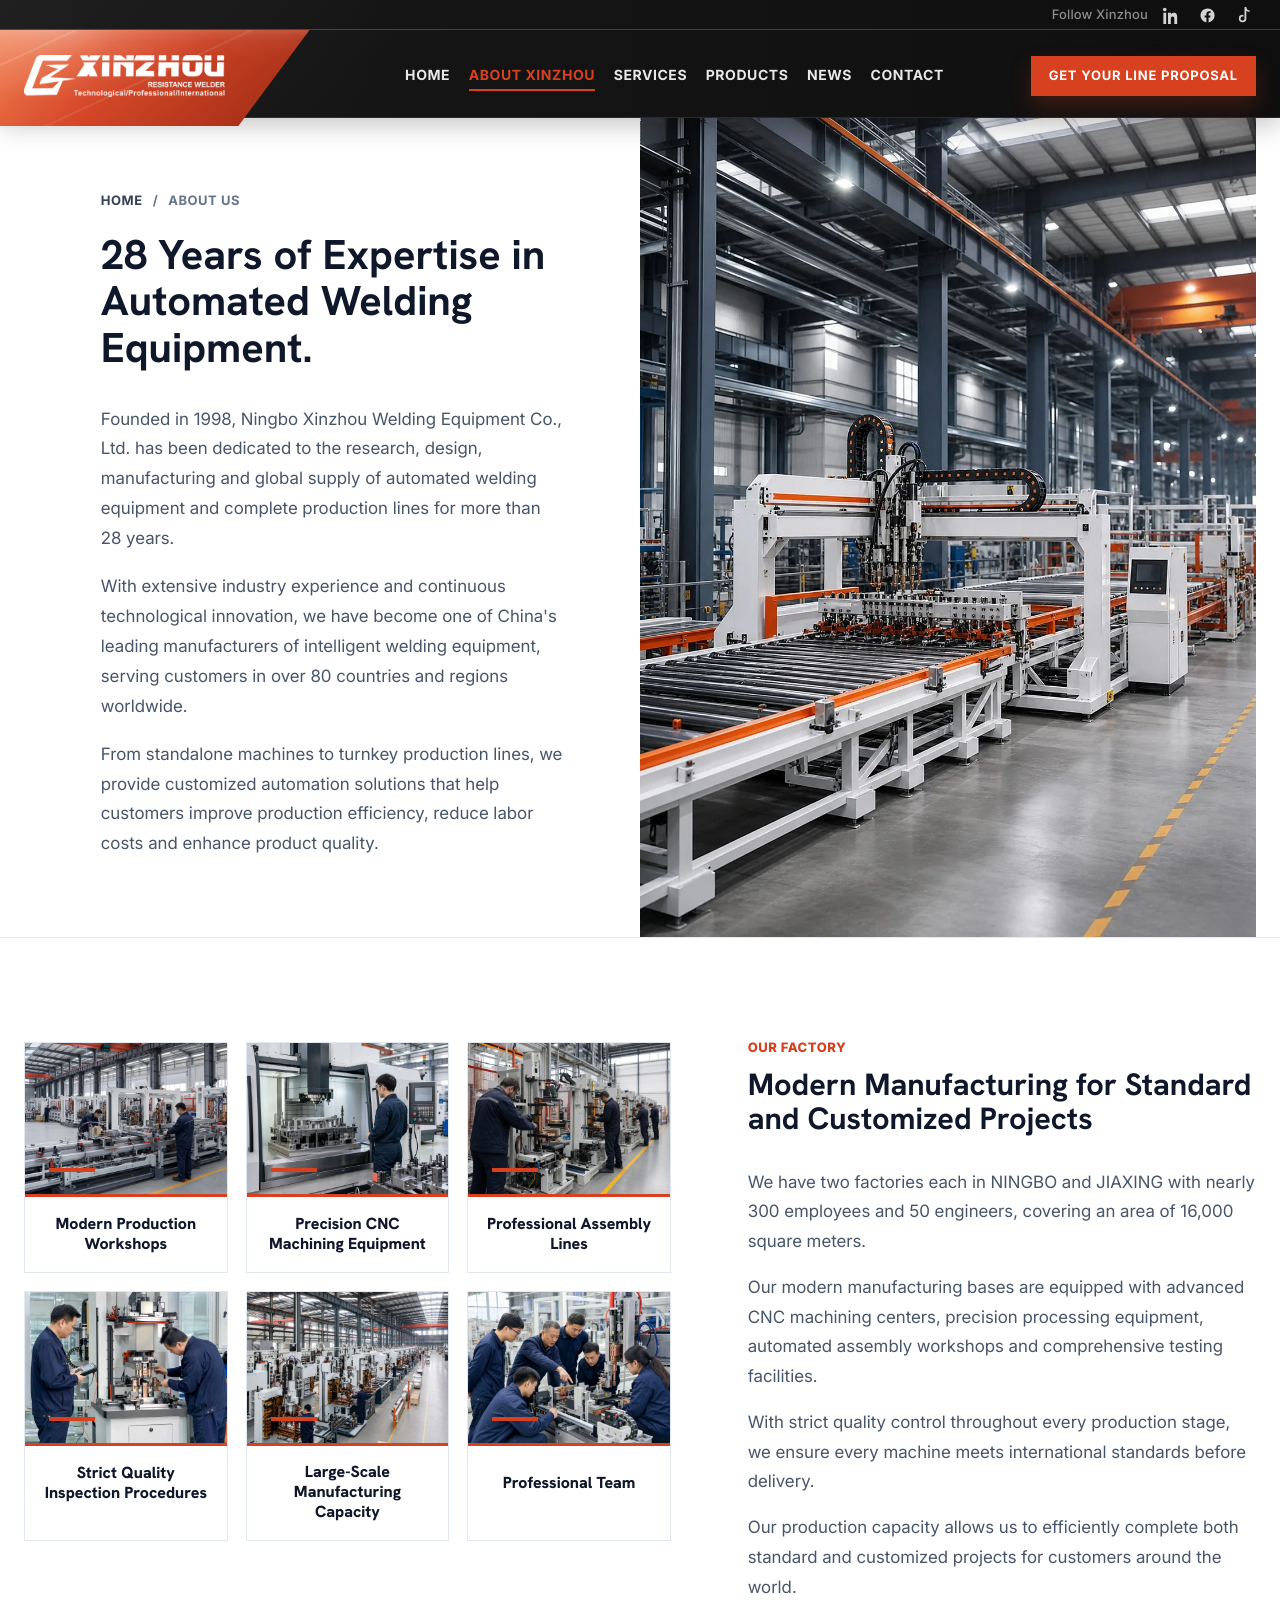
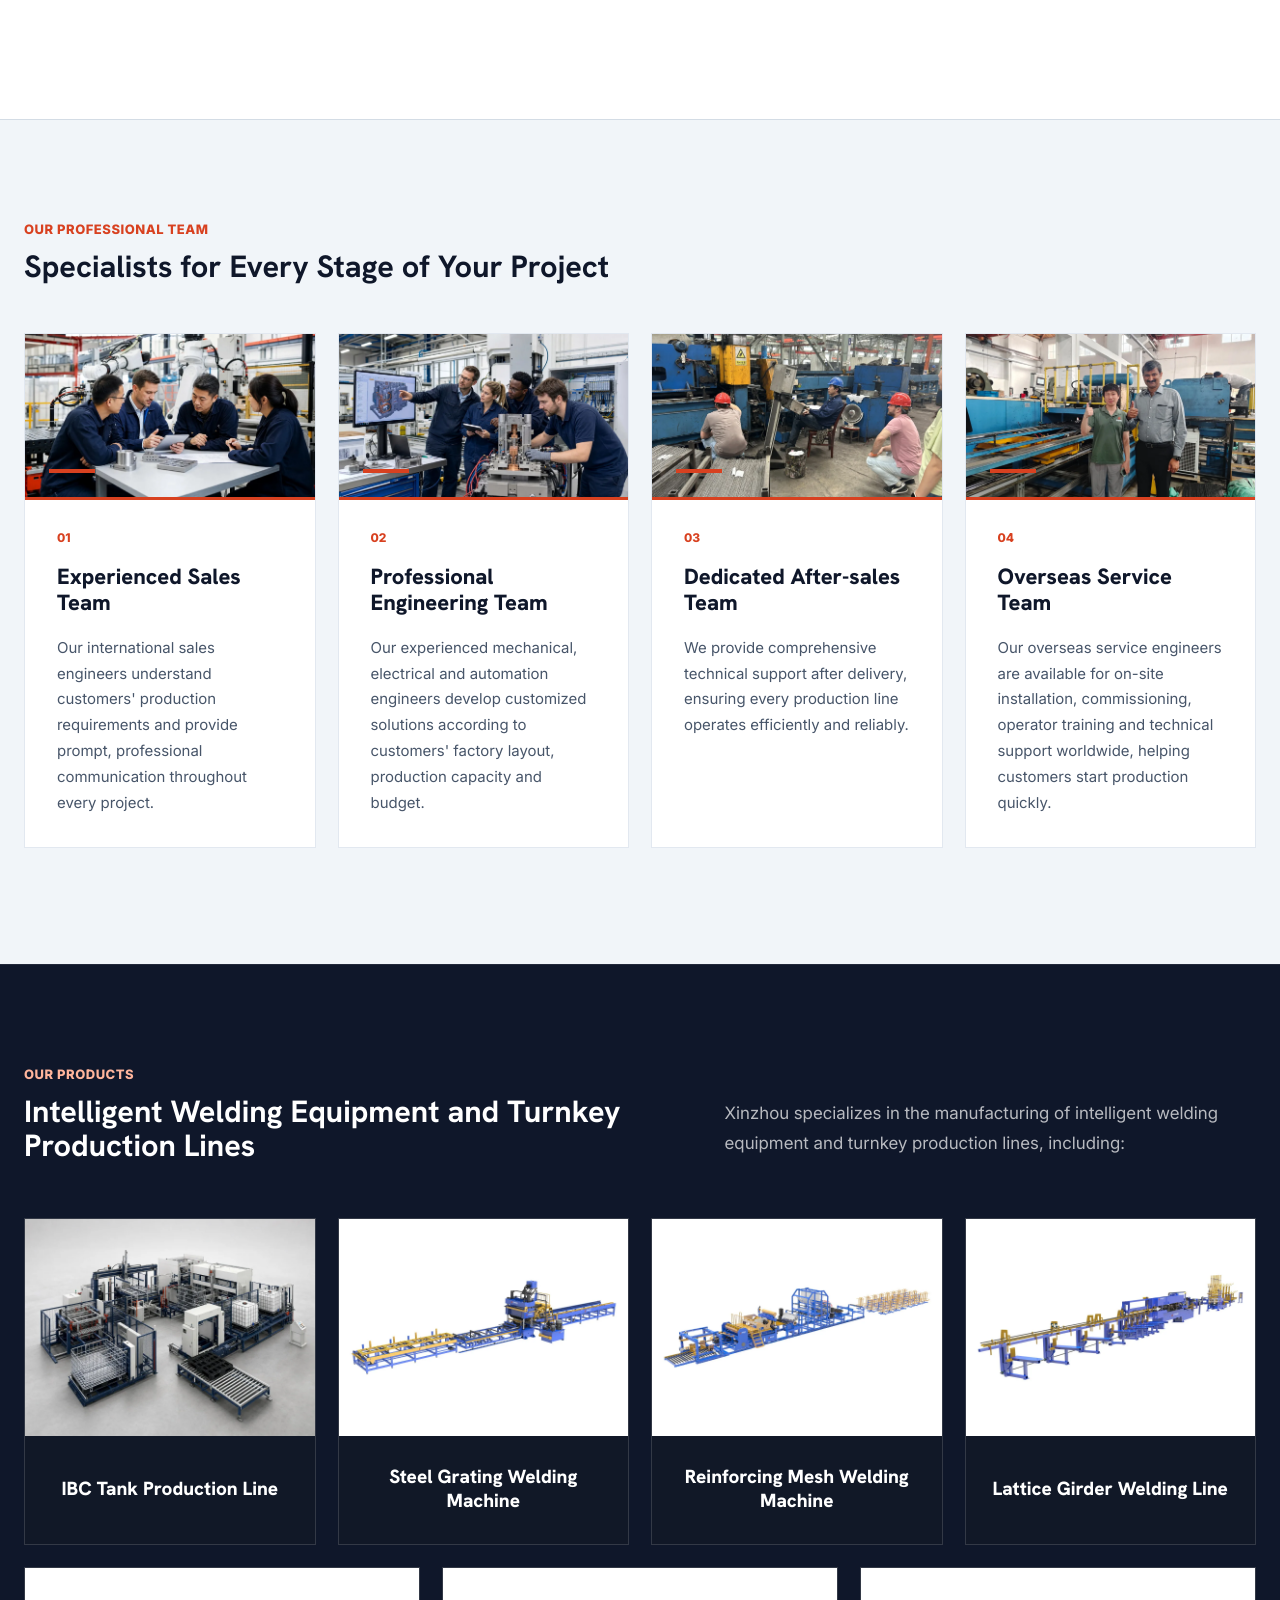
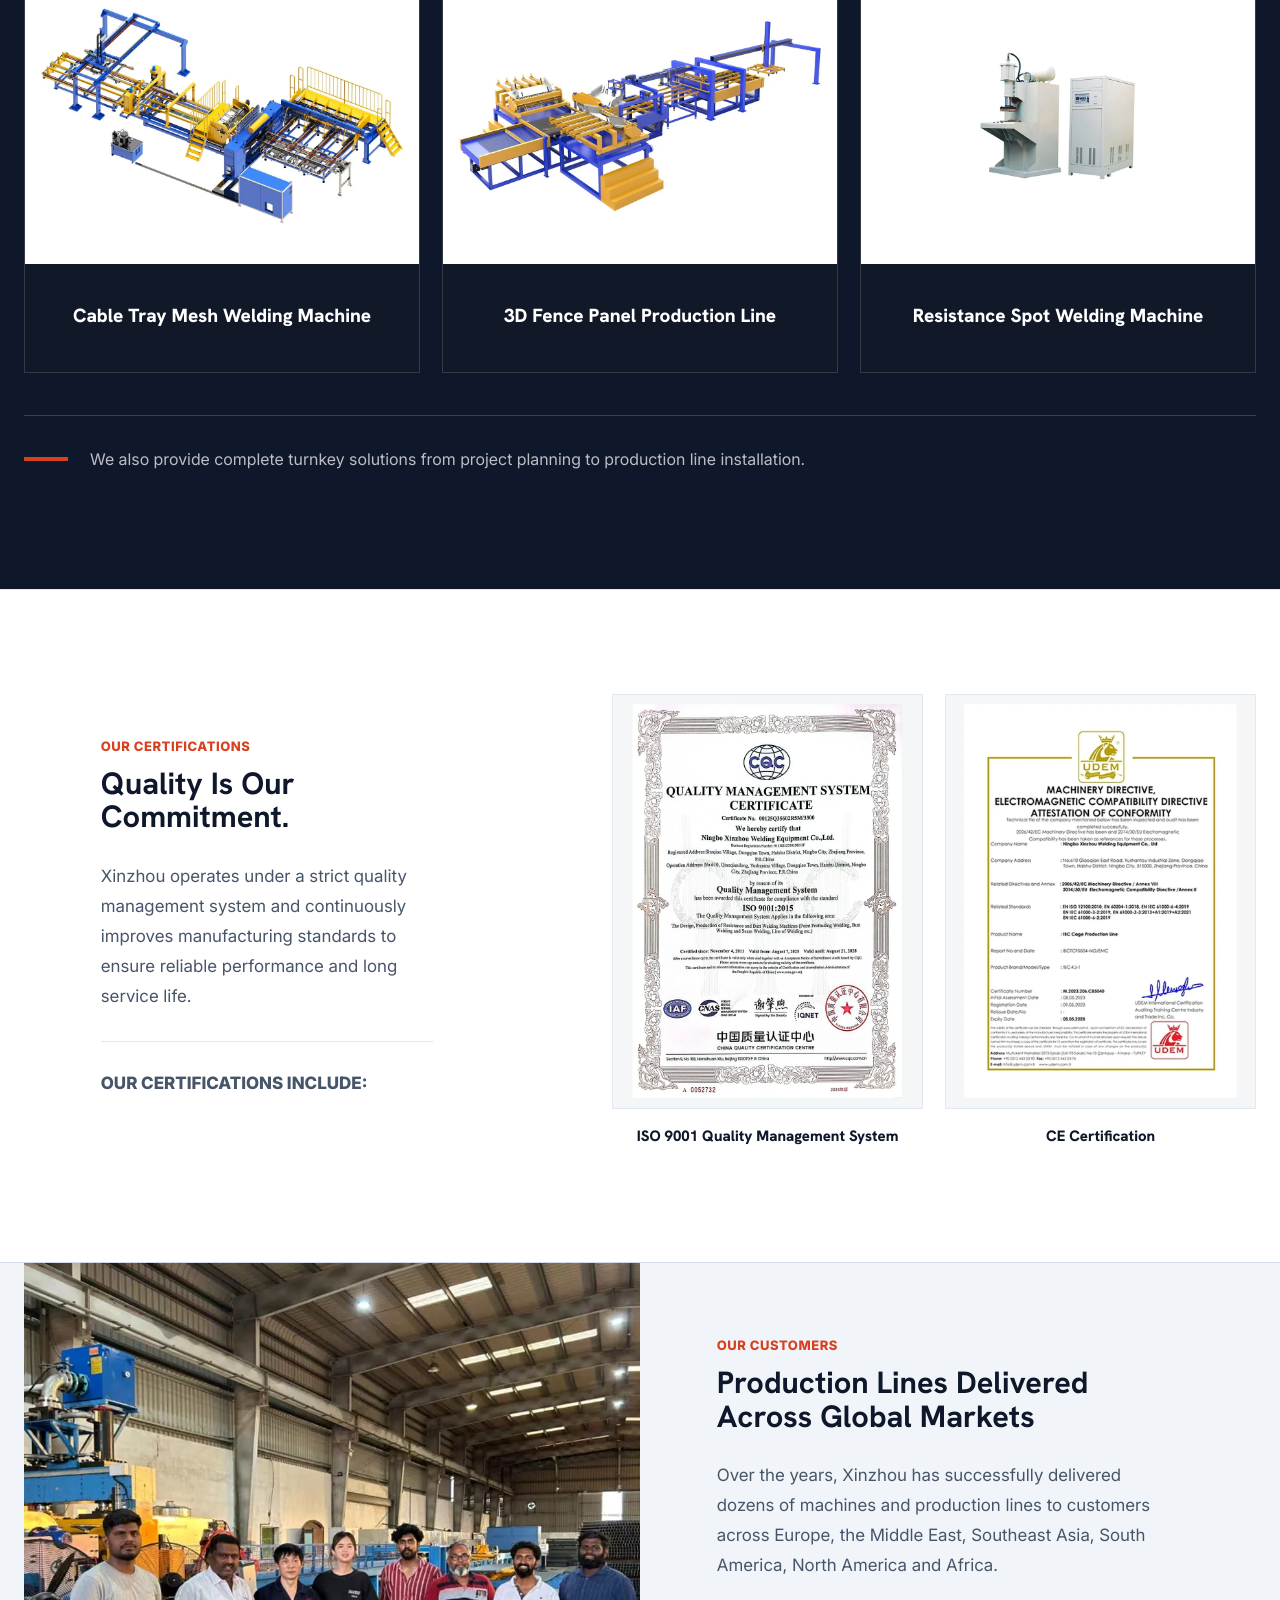
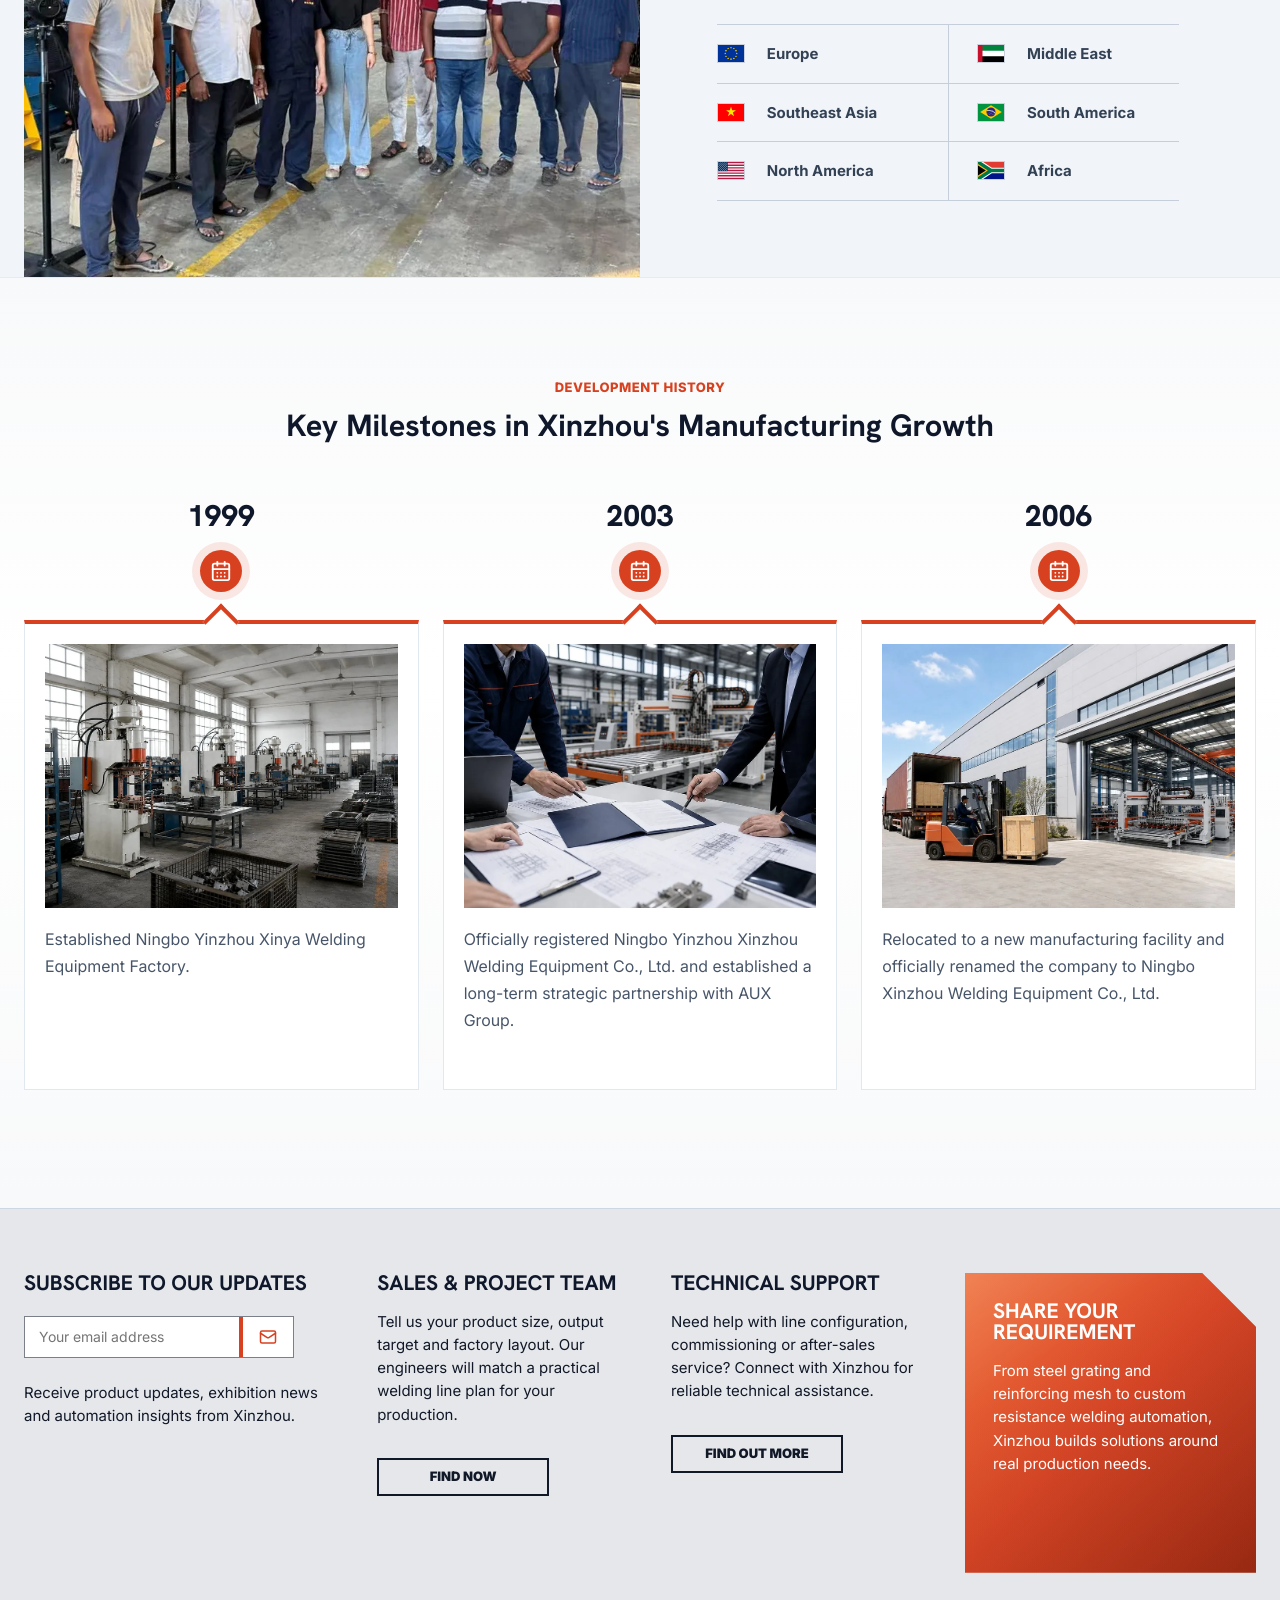
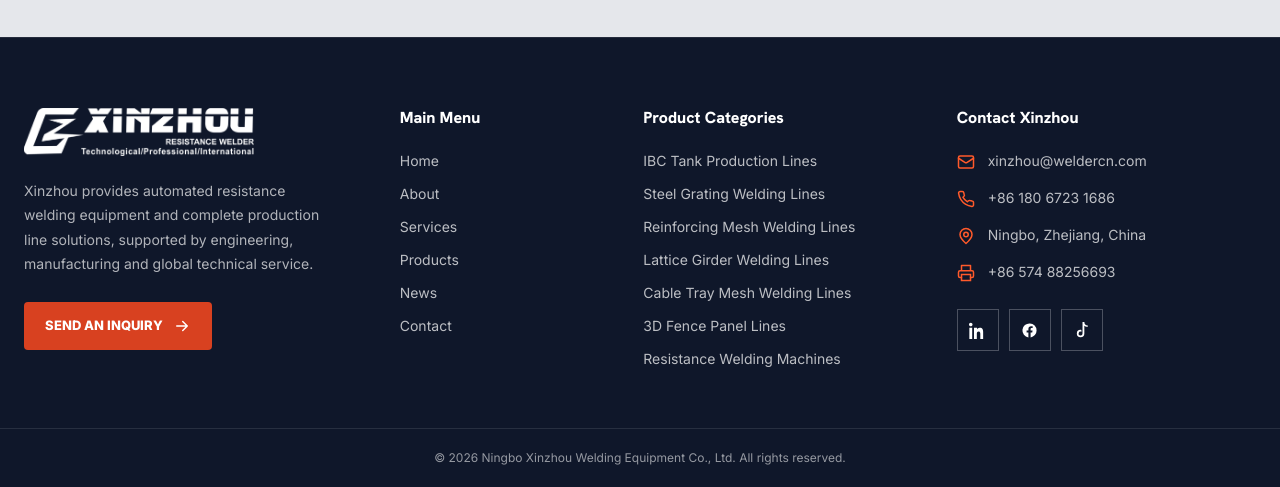
==== commit a7d47893: "Optimize site images as WebP" ====
--- a/about.html
+++ b/about.html
@@ -30,7 +30,7 @@
 <nav class="xz-header">
 <div class="xz-header__inner">
 <a class="xz-header__brand" href="./index.html">
-<img src="./src/media/xinzhou-logo.png" alt="Xinzhou Automation">
+<img src="./src/media/xinzhou-logo.webp" alt="Xinzhou Automation">
 </a>
 <div class="xz-header__nav">
 <a href="./index.html">Home</a>
@@ -79,7 +79,7 @@
 </div>
 </div>
 <figure class="about-history-hero__media">
-<img src="./assets/images/about/history-hero.jpg" alt="Automated welding equipment production line in a clean modern industrial workshop">
+<img src="./assets/images/about/history-hero.webp" alt="Automated welding equipment production line in a clean modern industrial workshop">
 <figcaption>
 <strong>Automated Welding Lines</strong>
 <span>Research, design, manufacturing and global supply.</span>
@@ -102,7 +102,7 @@
 <div class="about-timeline-card__node" aria-hidden="true"><svg viewBox="0 0 24 24" aria-hidden="true"><path d="M8 2v4"></path><path d="M16 2v4"></path><rect width="18" height="18" x="3" y="4" rx="2"></rect><path d="M3 10h18"></path><path d="M8 14h.01"></path><path d="M12 14h.01"></path><path d="M16 14h.01"></path><path d="M8 18h.01"></path><path d="M12 18h.01"></path><path d="M16 18h.01"></path></svg></div>
 <div class="about-timeline-card__body">
 <figure class="about-timeline-card__image">
-<img src="./assets/images/about/timeline-1999.jpg" alt="Early welding equipment factory workshop representing Xinzhou's 1999 establishment">
+<img src="./assets/images/about/timeline-1999.webp" alt="Early welding equipment factory workshop representing Xinzhou's 1999 establishment">
 </figure>
 <p>Established Ningbo Yinzhou Xinya Welding Equipment Factory.</p>
 </div>
@@ -112,7 +112,7 @@
 <div class="about-timeline-card__node" aria-hidden="true"><svg viewBox="0 0 24 24" aria-hidden="true"><path d="M8 2v4"></path><path d="M16 2v4"></path><rect width="18" height="18" x="3" y="4" rx="2"></rect><path d="M3 10h18"></path><path d="M8 14h.01"></path><path d="M12 14h.01"></path><path d="M16 14h.01"></path><path d="M8 18h.01"></path><path d="M12 18h.01"></path><path d="M16 18h.01"></path></svg></div>
 <div class="about-timeline-card__body">
 <figure class="about-timeline-card__image">
-<img src="./assets/images/about/timeline-2003.jpg" alt="Business registration and strategic manufacturing partnership scene representing Xinzhou in 2003">
+<img src="./assets/images/about/timeline-2003.webp" alt="Business registration and strategic manufacturing partnership scene representing Xinzhou in 2003">
 </figure>
 <p>Officially registered Ningbo Yinzhou Xinzhou Welding Equipment Co., Ltd. and established a long-term strategic partnership with AUX Group.</p>
 </div>
@@ -122,7 +122,7 @@
 <div class="about-timeline-card__node" aria-hidden="true"><svg viewBox="0 0 24 24" aria-hidden="true"><path d="M8 2v4"></path><path d="M16 2v4"></path><rect width="18" height="18" x="3" y="4" rx="2"></rect><path d="M3 10h18"></path><path d="M8 14h.01"></path><path d="M12 14h.01"></path><path d="M16 14h.01"></path><path d="M8 18h.01"></path><path d="M12 18h.01"></path><path d="M16 18h.01"></path></svg></div>
 <div class="about-timeline-card__body">
 <figure class="about-timeline-card__image">
-<img src="./assets/images/about/timeline-2006.jpg" alt="New manufacturing facility relocation scene representing Xinzhou's 2006 company upgrade">
+<img src="./assets/images/about/timeline-2006.webp" alt="New manufacturing facility relocation scene representing Xinzhou's 2006 company upgrade">
 </figure>
 <p>Relocated to a new manufacturing facility and officially renamed the company to Ningbo Xinzhou Welding Equipment Co., Ltd.</p>
 </div>
@@ -132,7 +132,7 @@
 <div class="about-timeline-card__node" aria-hidden="true"><svg viewBox="0 0 24 24" aria-hidden="true"><path d="M8 2v4"></path><path d="M16 2v4"></path><rect width="18" height="18" x="3" y="4" rx="2"></rect><path d="M3 10h18"></path><path d="M8 14h.01"></path><path d="M12 14h.01"></path><path d="M16 14h.01"></path><path d="M8 18h.01"></path><path d="M12 18h.01"></path><path d="M16 18h.01"></path></svg></div>
 <div class="about-timeline-card__body">
 <figure class="about-timeline-card__image">
-<img src="./assets/images/about/timeline-2009.jpg" alt="High-tech enterprise recognition scene with precision welding equipment inspection">
+<img src="./assets/images/about/timeline-2009.webp" alt="High-tech enterprise recognition scene with precision welding equipment inspection">
 </figure>
 <p>Recognized as a National High-Tech Enterprise.</p>
 </div>
@@ -142,7 +142,7 @@
 <div class="about-timeline-card__node" aria-hidden="true"><svg viewBox="0 0 24 24" aria-hidden="true"><path d="M8 2v4"></path><path d="M16 2v4"></path><rect width="18" height="18" x="3" y="4" rx="2"></rect><path d="M3 10h18"></path><path d="M8 14h.01"></path><path d="M12 14h.01"></path><path d="M16 14h.01"></path><path d="M8 18h.01"></path><path d="M12 18h.01"></path><path d="M16 18h.01"></path></svg></div>
 <div class="about-timeline-card__body">
 <figure class="about-timeline-card__image">
-<img src="./assets/images/about/timeline-2014.jpg" alt="Industrial land development and factory construction planning scene in Tongxiang Zhejiang">
+<img src="./assets/images/about/timeline-2014.webp" alt="Industrial land development and factory construction planning scene in Tongxiang Zhejiang">
 </figure>
 <p>Acquired 55 acres of land in Tongxiang, Zhejiang, to invest in and construct Zhejiang Yizhou Mechanical Technology Co., Ltd.</p>
 </div>
@@ -152,7 +152,7 @@
 <div class="about-timeline-card__node" aria-hidden="true"><svg viewBox="0 0 24 24" aria-hidden="true"><path d="M8 2v4"></path><path d="M16 2v4"></path><rect width="18" height="18" x="3" y="4" rx="2"></rect><path d="M3 10h18"></path><path d="M8 14h.01"></path><path d="M12 14h.01"></path><path d="M16 14h.01"></path><path d="M8 18h.01"></path><path d="M12 18h.01"></path><path d="M16 18h.01"></path></svg></div>
 <div class="about-timeline-card__body">
 <figure class="about-timeline-card__image">
-<img src="./assets/images/about/timeline-2017.jpg" alt="Modern Yizhou machinery factory opening and automated welding equipment production">
+<img src="./assets/images/about/timeline-2017.webp" alt="Modern Yizhou machinery factory opening and automated welding equipment production">
 </figure>
 <p>Zhejiang Yizhou Mechanical Technology Co., Ltd. was officially established, with annual sales reaching 120 million RMB.</p>
 </div>
@@ -162,7 +162,7 @@
 <div class="about-timeline-card__node" aria-hidden="true"><svg viewBox="0 0 24 24" aria-hidden="true"><path d="M8 2v4"></path><path d="M16 2v4"></path><rect width="18" height="18" x="3" y="4" rx="2"></rect><path d="M3 10h18"></path><path d="M8 14h.01"></path><path d="M12 14h.01"></path><path d="M16 14h.01"></path><path d="M8 18h.01"></path><path d="M12 18h.01"></path><path d="M16 18h.01"></path></svg></div>
 <div class="about-timeline-card__body">
 <figure class="about-timeline-card__image">
-<img src="./assets/images/about/timeline-2020.jpg" alt="Phase II intelligent manufacturing facility and automated welding production line in operation">
+<img src="./assets/images/about/timeline-2020.webp" alt="Phase II intelligent manufacturing facility and automated welding production line in operation">
 </figure>
 <p>In July, Yizhou's Phase II new facility (66 acres) was officially put into operation. In the same year, Ningbo Xinzhou's Phase II factory (12,932 square meters) was constructed and put into use.</p>
 </div>
@@ -179,37 +179,37 @@
 <div class="about-factory__highlights">
 <article class="about-factory-highlight">
 <figure class="about-factory-highlight__media">
-<img src="./assets/images/about/factory-highlight-workshop.jpg" alt="Modern automated welding equipment production workshop" loading="lazy" decoding="async">
+<img src="./assets/images/about/factory-highlight-workshop.webp" alt="Modern automated welding equipment production workshop" loading="lazy" decoding="async">
 </figure>
 <div class="about-factory-highlight__body"><h3>Modern Production Workshops</h3></div>
 </article>
 <article class="about-factory-highlight">
 <figure class="about-factory-highlight__media">
-<img src="./assets/images/about/factory-highlight-cnc.jpg" alt="Technician operating precision CNC machining equipment" loading="lazy" decoding="async">
+<img src="./assets/images/about/factory-highlight-cnc.webp" alt="Technician operating precision CNC machining equipment" loading="lazy" decoding="async">
 </figure>
 <div class="about-factory-highlight__body"><h3>Precision CNC Machining Equipment</h3></div>
 </article>
 <article class="about-factory-highlight">
 <figure class="about-factory-highlight__media">
-<img src="./assets/images/about/factory-highlight-assembly.jpg" alt="Technicians assembling automated resistance welding equipment" loading="lazy" decoding="async">
+<img src="./assets/images/about/factory-highlight-assembly.webp" alt="Technicians assembling automated resistance welding equipment" loading="lazy" decoding="async">
 </figure>
 <div class="about-factory-highlight__body"><h3>Professional Assembly Lines</h3></div>
 </article>
 <article class="about-factory-highlight">
 <figure class="about-factory-highlight__media">
-<img src="./assets/images/about/factory-highlight-quality.jpg" alt="Engineers inspecting and testing automated welding equipment" loading="lazy" decoding="async">
+<img src="./assets/images/about/factory-highlight-quality.webp" alt="Engineers inspecting and testing automated welding equipment" loading="lazy" decoding="async">
 </figure>
 <div class="about-factory-highlight__body"><h3>Strict Quality Inspection Procedures</h3></div>
 </article>
 <article class="about-factory-highlight">
 <figure class="about-factory-highlight__media">
-<img src="./assets/images/about/factory-highlight-capacity.jpg" alt="Large-scale automated welding equipment manufacturing floor" loading="lazy" decoding="async">
+<img src="./assets/images/about/factory-highlight-capacity.webp" alt="Large-scale automated welding equipment manufacturing floor" loading="lazy" decoding="async">
 </figure>
 <div class="about-factory-highlight__body"><h3>Large-Scale Manufacturing Capacity</h3></div>
 </article>
 <article class="about-factory-highlight">
 <figure class="about-factory-highlight__media">
-<img src="./assets/images/about/factory-highlight-team.jpg" alt="Engineering team collaborating on automated welding equipment" loading="lazy" decoding="async">
+<img src="./assets/images/about/factory-highlight-team.webp" alt="Engineering team collaborating on automated welding equipment" loading="lazy" decoding="async">
 </figure>
 <div class="about-factory-highlight__body"><h3>Professional Team</h3></div>
 </article>
@@ -242,7 +242,7 @@
 <div class="about-professional-team__grid">
 <article class="about-professional-team__item">
 <figure class="about-professional-team__media">
-<img src="./assets/images/about/team-sales.jpg" alt="International sales engineers consulting on an automated welding project" loading="lazy" decoding="async">
+<img src="./assets/images/about/team-sales.webp" alt="International sales engineers consulting on an automated welding project" loading="lazy" decoding="async">
 </figure>
 <div class="about-professional-team__body">
 <span>01</span>
@@ -252,7 +252,7 @@
 </article>
 <article class="about-professional-team__item">
 <figure class="about-professional-team__media">
-<img src="./assets/images/about/team-engineering.jpg" alt="Mechanical electrical and automation engineers developing a welding solution" loading="lazy" decoding="async">
+<img src="./assets/images/about/team-engineering.webp" alt="Mechanical electrical and automation engineers developing a welding solution" loading="lazy" decoding="async">
 </figure>
 <div class="about-professional-team__body">
 <span>02</span>
@@ -262,7 +262,7 @@
 </article>
 <article class="about-professional-team__item">
 <figure class="about-professional-team__media">
-<img src="./assets/images/about/team-after-sales.jpg" alt="After-sales engineers commissioning welding equipment with a customer team" loading="lazy" decoding="async">
+<img src="./assets/images/about/team-after-sales.webp" alt="After-sales engineers commissioning welding equipment with a customer team" loading="lazy" decoding="async">
 </figure>
 <div class="about-professional-team__body">
 <span>03</span>
@@ -272,7 +272,7 @@
 </article>
 <article class="about-professional-team__item">
 <figure class="about-professional-team__media">
-<img src="./assets/images/about/team-overseas-service.jpg" alt="Xinzhou overseas service engineer with an international customer at their factory" loading="lazy" decoding="async">
+<img src="./assets/images/about/team-overseas-service.webp" alt="Xinzhou overseas service engineer with an international customer at their factory" loading="lazy" decoding="async">
 </figure>
 <div class="about-professional-team__body">
 <span>04</span>
@@ -297,43 +297,43 @@
 <div class="about-equipment__grid">
 <article class="about-equipment-item">
 <figure class="about-equipment-item__media">
-<img src="./assets/images/about/product-ibc-production-line.jpg" alt="Automated IBC tank production line" loading="lazy" decoding="async">
+<img src="./assets/images/about/product-ibc-production-line.webp" alt="Automated IBC tank production line" loading="lazy" decoding="async">
 </figure>
 <div class="about-equipment-item__body"><h3>IBC Tank Production Line</h3></div>
 </article>
 <article class="about-equipment-item">
 <figure class="about-equipment-item__media">
-<img src="./assets/images/about/product-steel-grating.jpg" alt="Steel grating welding production line" loading="lazy" decoding="async">
+<img src="./assets/images/about/product-steel-grating.webp" alt="Steel grating welding production line" loading="lazy" decoding="async">
 </figure>
 <div class="about-equipment-item__body"><h3>Steel Grating Welding Machine</h3></div>
 </article>
 <article class="about-equipment-item">
 <figure class="about-equipment-item__media">
-<img src="./assets/images/about/product-reinforcing-mesh.jpg" alt="Reinforcing mesh welding production line" loading="lazy" decoding="async">
+<img src="./assets/images/about/product-reinforcing-mesh.webp" alt="Reinforcing mesh welding production line" loading="lazy" decoding="async">
 </figure>
 <div class="about-equipment-item__body"><h3>Reinforcing Mesh Welding Machine</h3></div>
 </article>
 <article class="about-equipment-item">
 <figure class="about-equipment-item__media">
-<img src="./assets/images/about/product-lattice-girder.jpg" alt="Lattice girder welding production line" loading="lazy" decoding="async">
+<img src="./assets/images/about/product-lattice-girder.webp" alt="Lattice girder welding production line" loading="lazy" decoding="async">
 </figure>
 <div class="about-equipment-item__body"><h3>Lattice Girder Welding Line</h3></div>
 </article>
 <article class="about-equipment-item">
 <figure class="about-equipment-item__media">
-<img src="./assets/images/about/product-cable-tray.jpg" alt="Cable tray mesh welding production line" loading="lazy" decoding="async">
+<img src="./assets/images/about/product-cable-tray.webp" alt="Cable tray mesh welding production line" loading="lazy" decoding="async">
 </figure>
 <div class="about-equipment-item__body"><h3>Cable Tray Mesh Welding Machine</h3></div>
 </article>
 <article class="about-equipment-item">
 <figure class="about-equipment-item__media">
-<img src="./assets/images/about/product-fence-panel.jpg" alt="3D fence panel welding production line" loading="lazy" decoding="async">
+<img src="./assets/images/about/product-fence-panel.webp" alt="3D fence panel welding production line" loading="lazy" decoding="async">
 </figure>
 <div class="about-equipment-item__body"><h3>3D Fence Panel Production Line</h3></div>
 </article>
 <article class="about-equipment-item">
 <figure class="about-equipment-item__media">
-<img src="./assets/images/about/product-resistance-spot-welder.jpg" alt="Industrial resistance spot welding machine" loading="lazy" decoding="async">
+<img src="./assets/images/about/product-resistance-spot-welder.webp" alt="Industrial resistance spot welding machine" loading="lazy" decoding="async">
 </figure>
 <div class="about-equipment-item__body"><h3>Resistance Spot Welding Machine</h3></div>
 </article>
@@ -357,13 +357,13 @@
 <div class="about-quality__certificates">
 <article class="about-quality-certificate">
 <figure class="about-quality-certificate__media">
-<img src="./assets/images/about/certificate-iso-9001.jpg" alt="Xinzhou ISO 9001 quality management system certificate" loading="lazy" decoding="async">
+<img src="./assets/images/about/certificate-iso-9001.webp" alt="Xinzhou ISO 9001 quality management system certificate" loading="lazy" decoding="async">
 </figure>
 <div class="about-quality-certificate__body"><h3>ISO 9001 Quality Management System</h3></div>
 </article>
 <article class="about-quality-certificate">
 <figure class="about-quality-certificate__media">
-<img src="./assets/images/about/certificate-ce.jpg" alt="Xinzhou CE attestation of conformity" loading="lazy" decoding="async">
+<img src="./assets/images/about/certificate-ce.webp" alt="Xinzhou CE attestation of conformity" loading="lazy" decoding="async">
 </figure>
 <div class="about-quality-certificate__body"><h3>CE Certification</h3></div>
 </article>
@@ -374,7 +374,7 @@
 <section class="about-customers-section" aria-labelledby="about-customers-title">
 <div class="xz-container about-customers__grid">
 <figure class="about-customers__media">
-<img src="./assets/images/about/global-customers.jpg" alt="Xinzhou team with an overseas customer team beside an installed production line" loading="lazy" decoding="async">
+<img src="./assets/images/about/global-customers.webp" alt="Xinzhou team with an overseas customer team beside an installed production line" loading="lazy" decoding="async">
 </figure>
 <div class="about-customers__copy">
 <p class="about-section-label">Our Customers</p>
@@ -423,7 +423,7 @@
 </div>
 </footer>
 
-<script src="./assets/js/global.js?v=20260716-2"></script>
+<script src="./assets/js/global.js?v=20260720-1"></script>
 <script src="./assets/js/about.js?v=20260712-3"></script>
 </body>
 </html>
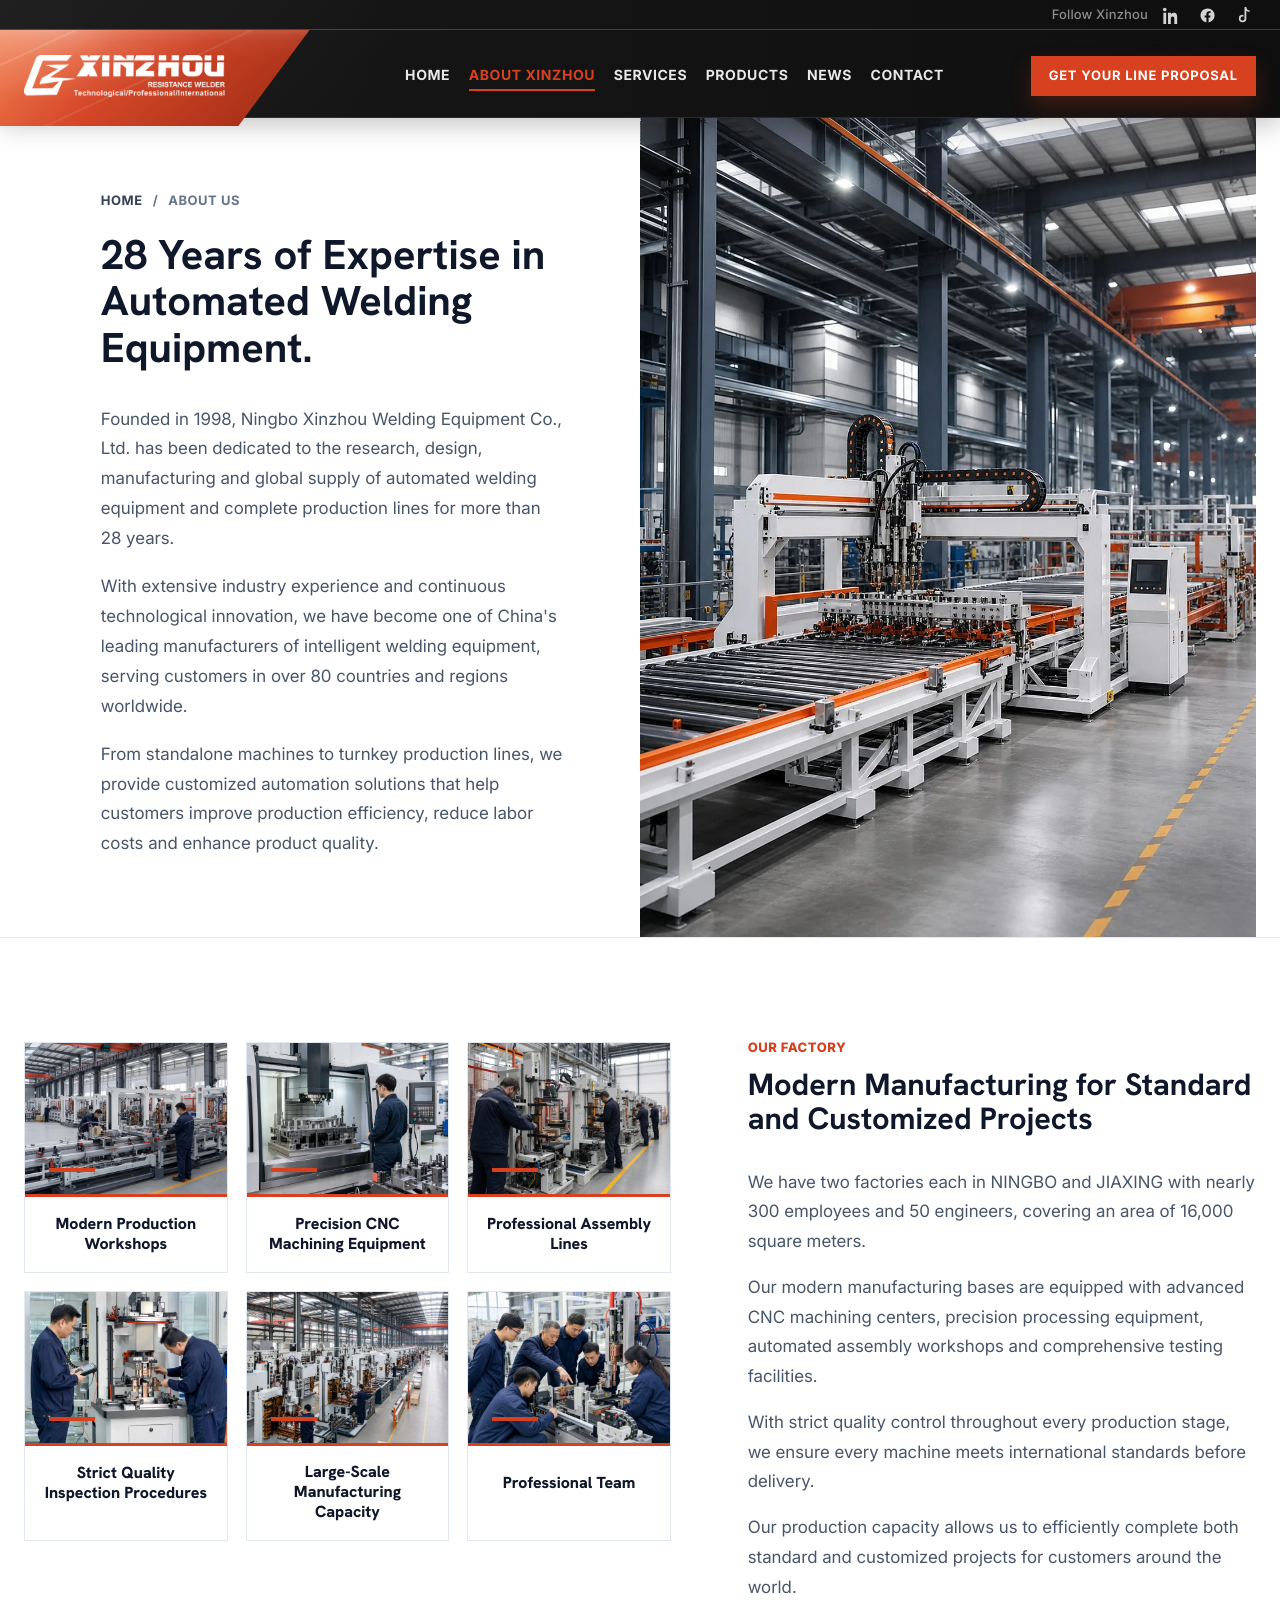
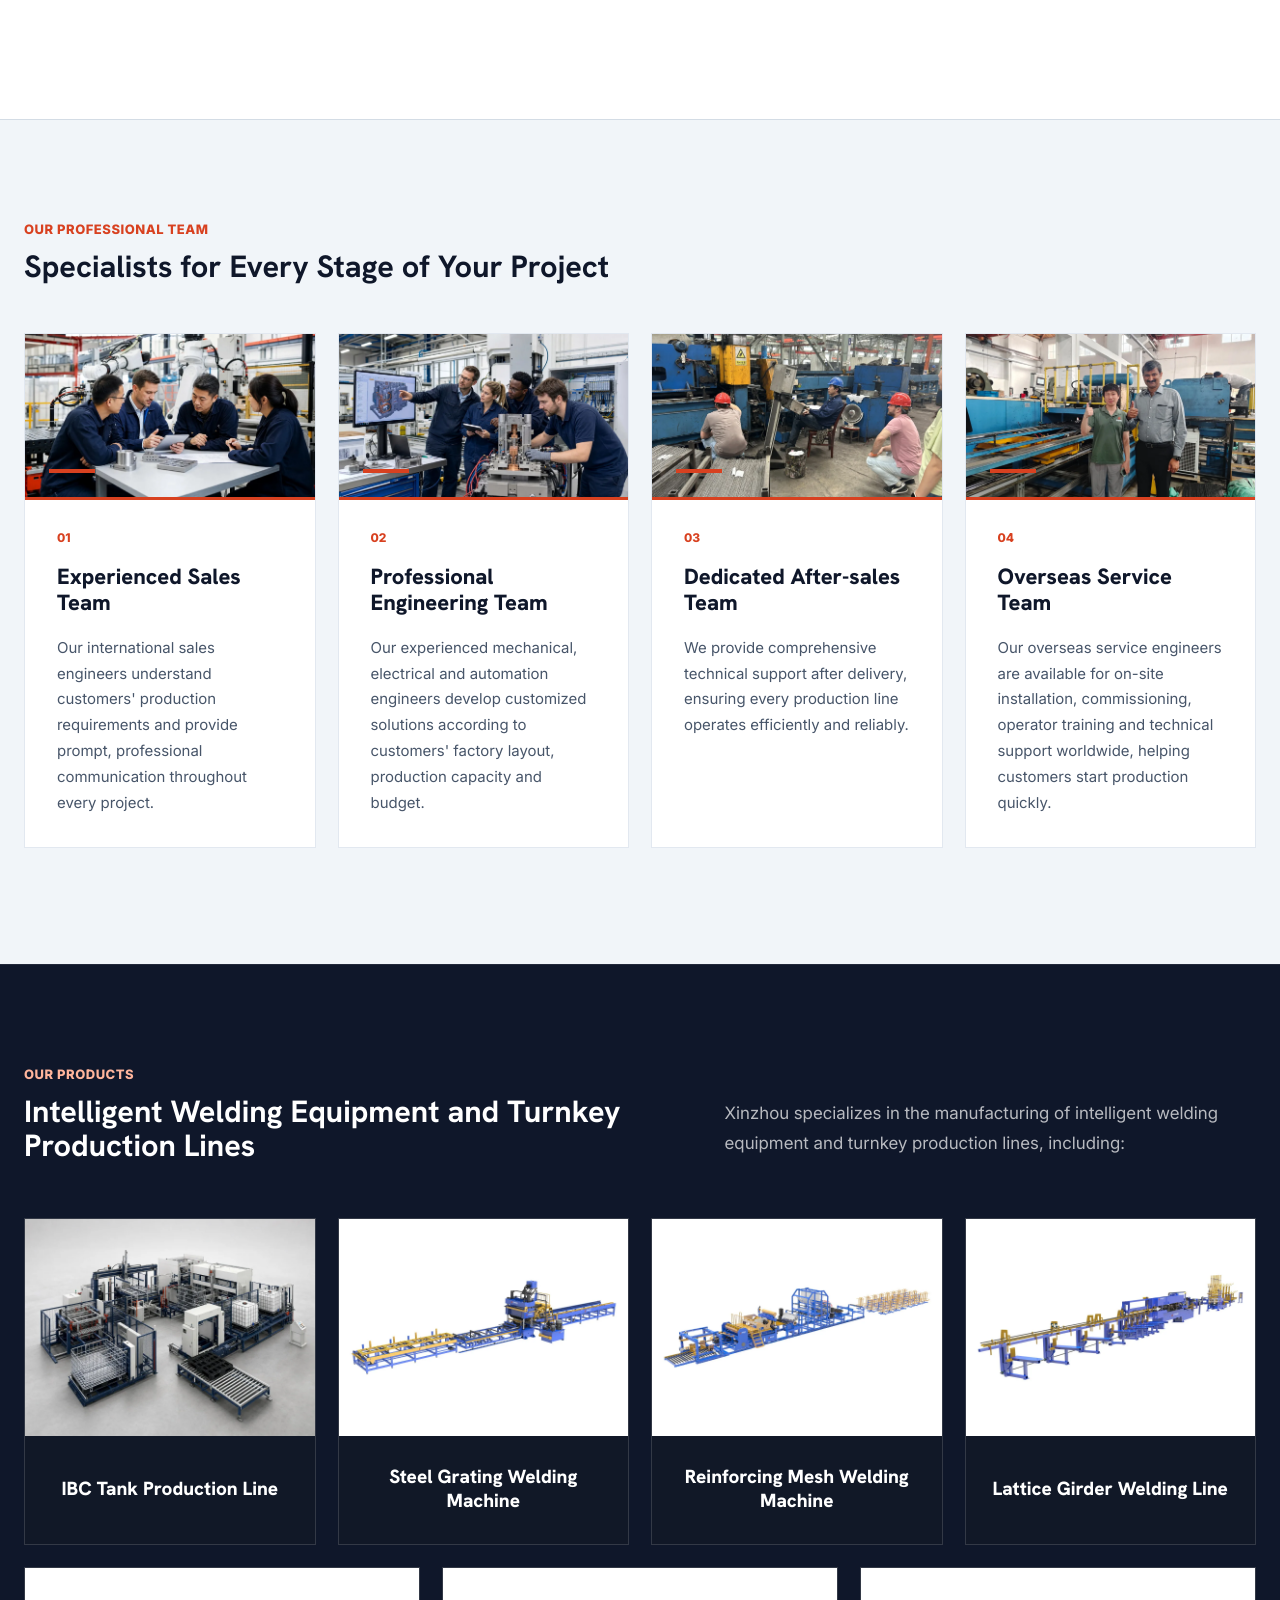
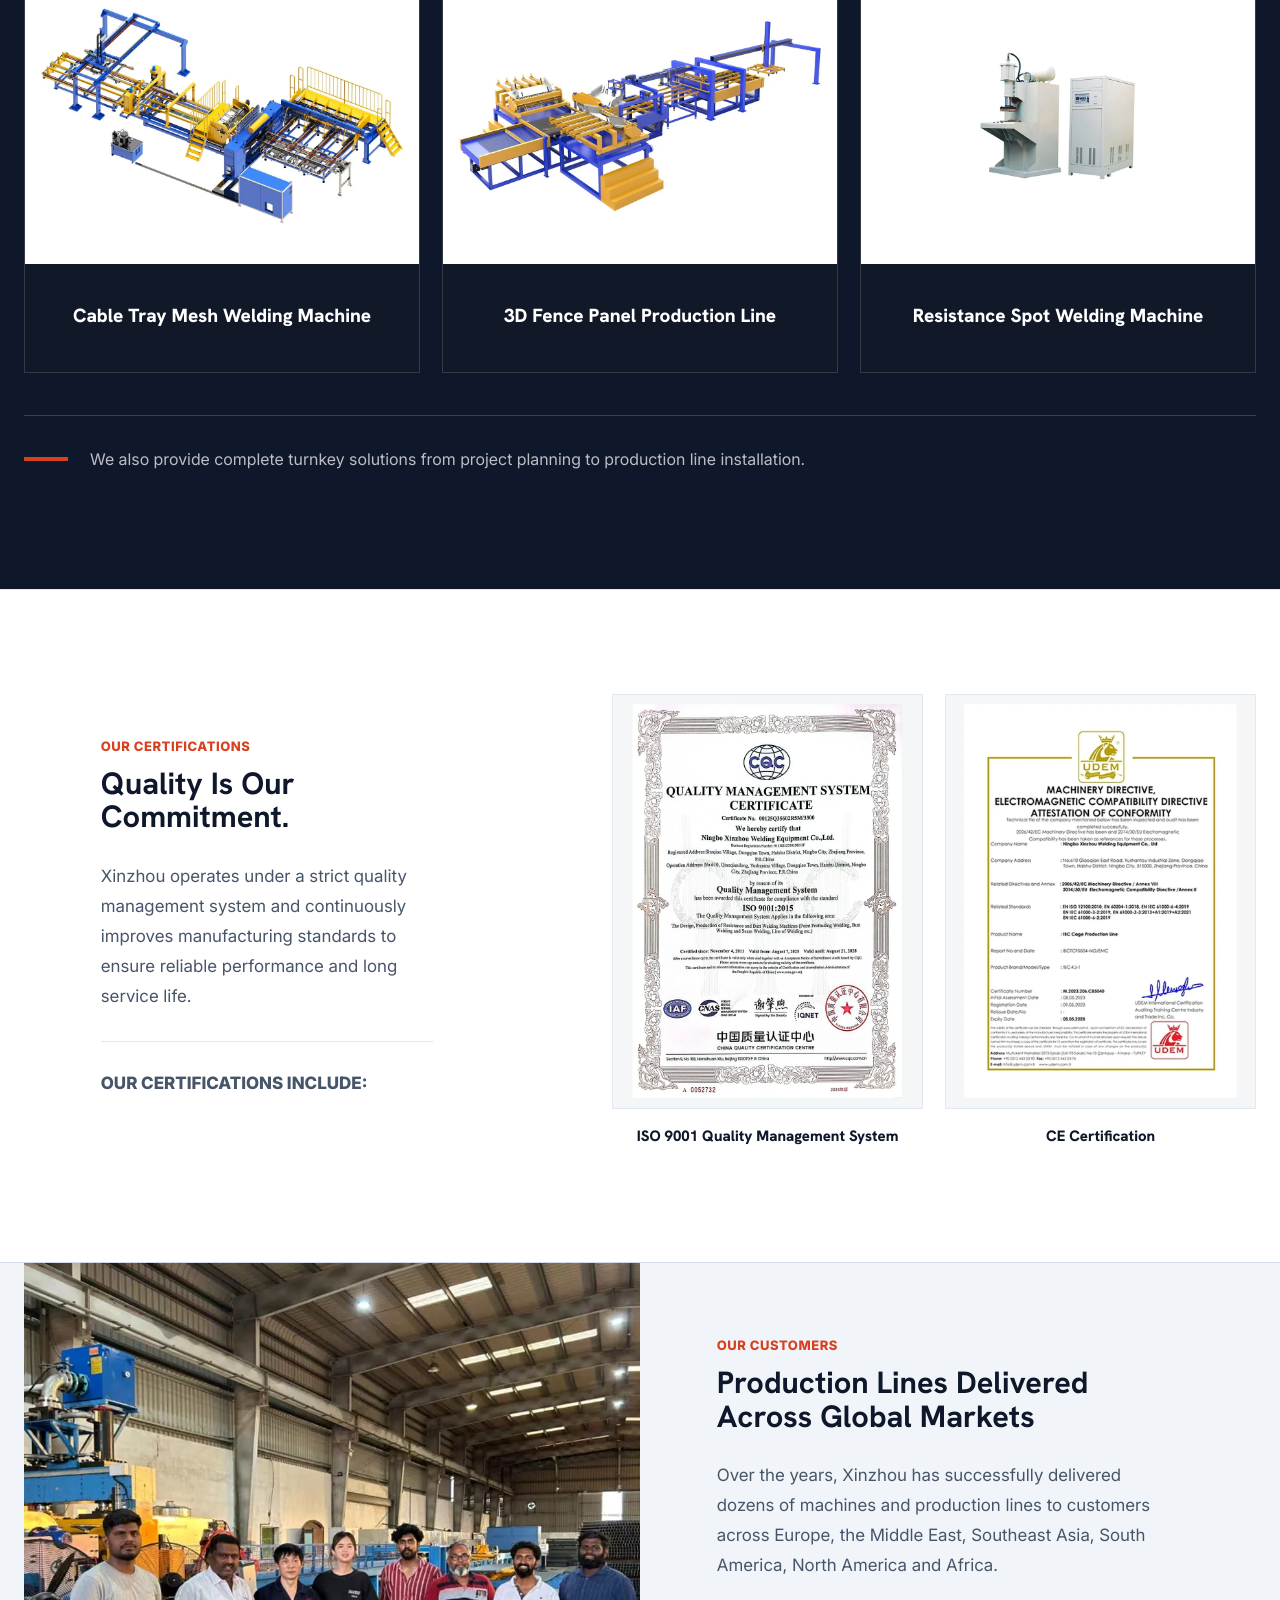
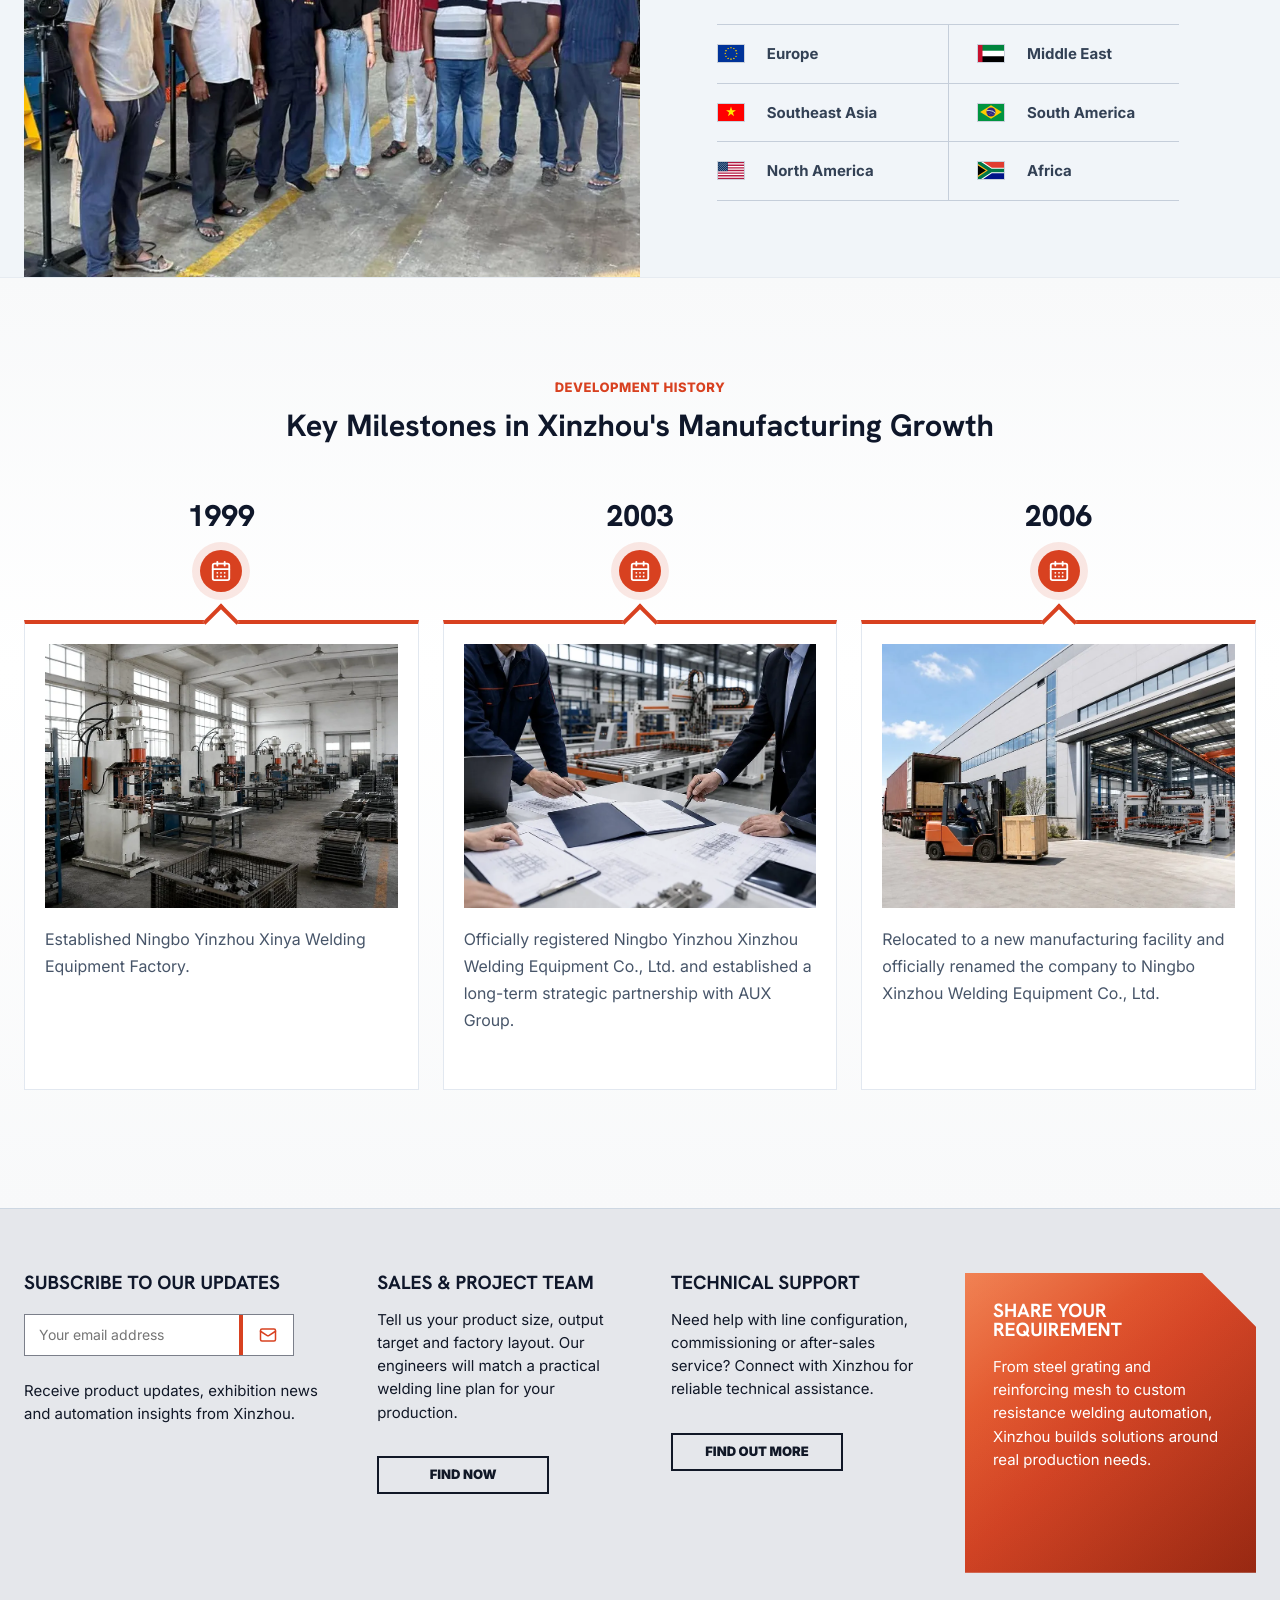
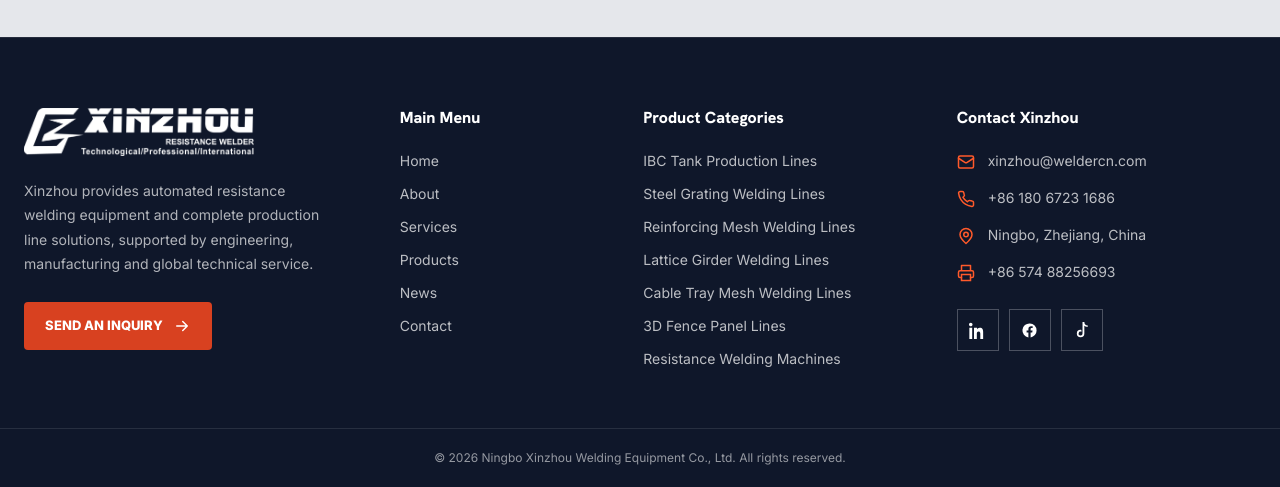
==== commit dc543f36: "Refine inquiry strip title sizing" ====
--- a/about.html
+++ b/about.html
@@ -8,7 +8,7 @@
 <link rel="preconnect" href="https://fonts.googleapis.com">
 <link rel="preconnect" href="https://fonts.gstatic.com" crossorigin>
 <link href="https://fonts.googleapis.com/css2?family=Hanken+Grotesk:wght@700;800&amp;family=Inter:wght@400;500;600;700&amp;display=swap" rel="stylesheet">
-<link href="./assets/css/global.css?v=20260720-2" rel="stylesheet">
+<link href="./assets/css/global.css?v=20260720-5" rel="stylesheet">
 <link href="./assets/css/about.css?v=20260716-4" rel="stylesheet">
 </head>
 <body>
--- a/assets/css/global.css
+++ b/assets/css/global.css
@@ -14,6 +14,8 @@
     --xz-white: #ffffff;
     --xz-container: 1280px;
     --xz-header-container: 1440px;
+    --xz-topbar-height: 30px;
+    --xz-header-height: 88px;
     --xz-gutter: 24px;
     --xz-radius: 6px;
     --xz-font-display: "Hanken Grotesk", "Inter", system-ui, sans-serif;
@@ -143,7 +145,7 @@
     left: 0;
     right: 0;
     z-index: 60;
-    height: 30px;
+    height: var(--xz-topbar-height);
     background:
         linear-gradient(135deg, rgba(255, 255, 255, 0.04), transparent 34%),
         linear-gradient(90deg, #171717 0%, #0f0f0f 100%);
@@ -152,7 +154,7 @@
 
 .xz-topbar__inner {
     max-width: var(--xz-header-container);
-    height: 30px;
+    height: var(--xz-topbar-height);
     margin: 0 auto;
     padding: 0 var(--xz-gutter);
     display: flex;
@@ -194,11 +196,11 @@
 
 .xz-header {
     position: fixed;
-    top: 30px;
+    top: var(--xz-topbar-height);
     left: 0;
     right: 0;
     z-index: 50;
-    height: 88px;
+    height: var(--xz-header-height);
     background:
         linear-gradient(135deg, rgba(255, 255, 255, 0.04), transparent 34%),
         linear-gradient(90deg, #171717 0%, #0f0f0f 100%);
@@ -210,7 +212,7 @@
     --brand-width: clamp(270px, 23vw, 360px);
     --brand-bleed: max(24px, calc((100vw - var(--xz-header-container)) / 2 + 24px));
     max-width: var(--xz-header-container);
-    height: 88px;
+    height: var(--xz-header-height);
     margin: 0 auto;
     padding: 0 var(--xz-gutter);
     display: grid;
@@ -276,12 +278,14 @@
 }
 
 .xz-header__nav {
+    position: relative;
+    top: -2px;
+    height: calc(var(--xz-header-height) - 4px);
     min-width: 0;
     display: flex;
     align-items: center;
     justify-content: center;
     gap: clamp(14px, 1.45vw, 22px);
-    transform: translateY(-2px);
 }
 
 .xz-header__nav > a,
@@ -327,7 +331,7 @@
 
 .xz-header__mega {
     position: fixed;
-    top: 118px;
+    top: calc(var(--xz-topbar-height) + var(--xz-header-height));
     left: 50%;
     z-index: 49;
     width: min(1280px, calc(100vw - 48px));
@@ -375,9 +379,10 @@
 }
 
 .xz-header__mega-card img {
-    width: 100%;
-    height: 108px;
-    object-fit: contain;
+    display: block;
+    max-width: 100%;
+    height: auto;
+    margin: 0 auto;
     background: var(--xz-surface-soft);
     border: 1px solid var(--xz-line);
 }
@@ -415,12 +420,13 @@
 }
 
 .xz-header__actions {
+    position: relative;
+    top: -2px;
     display: flex;
     align-items: center;
     justify-content: flex-end;
     gap: 14px;
     min-width: max-content;
-    transform: translateY(-2px);
 }
 
 .xz-header__cta {
@@ -577,7 +583,7 @@
     margin: 0 0 16px;
     color: var(--xz-navy);
     font-family: var(--xz-font-display);
-    font-size: clamp(21px, 1.55vw, 32px);
+    font-size: clamp(19px, 1.25vw, 24px);
     font-weight: 700;
     line-height: 1;
     text-transform: uppercase;
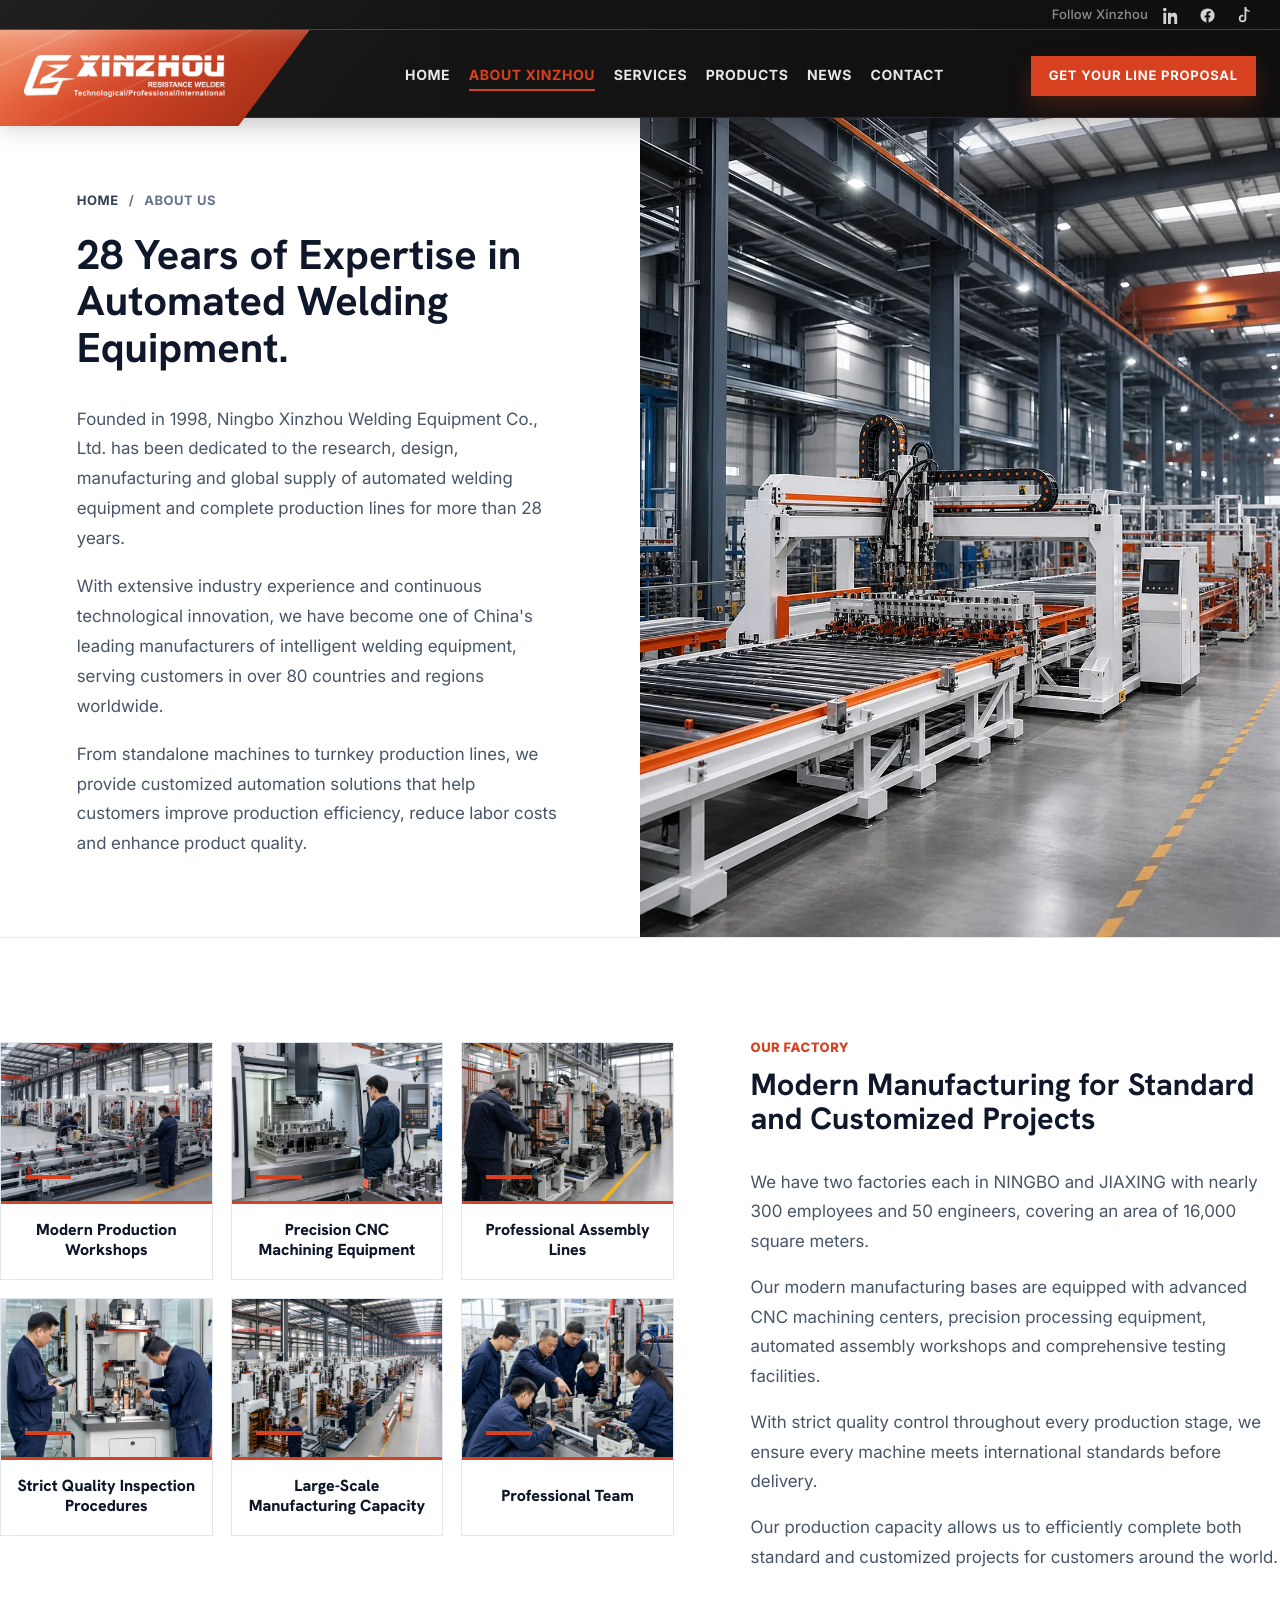
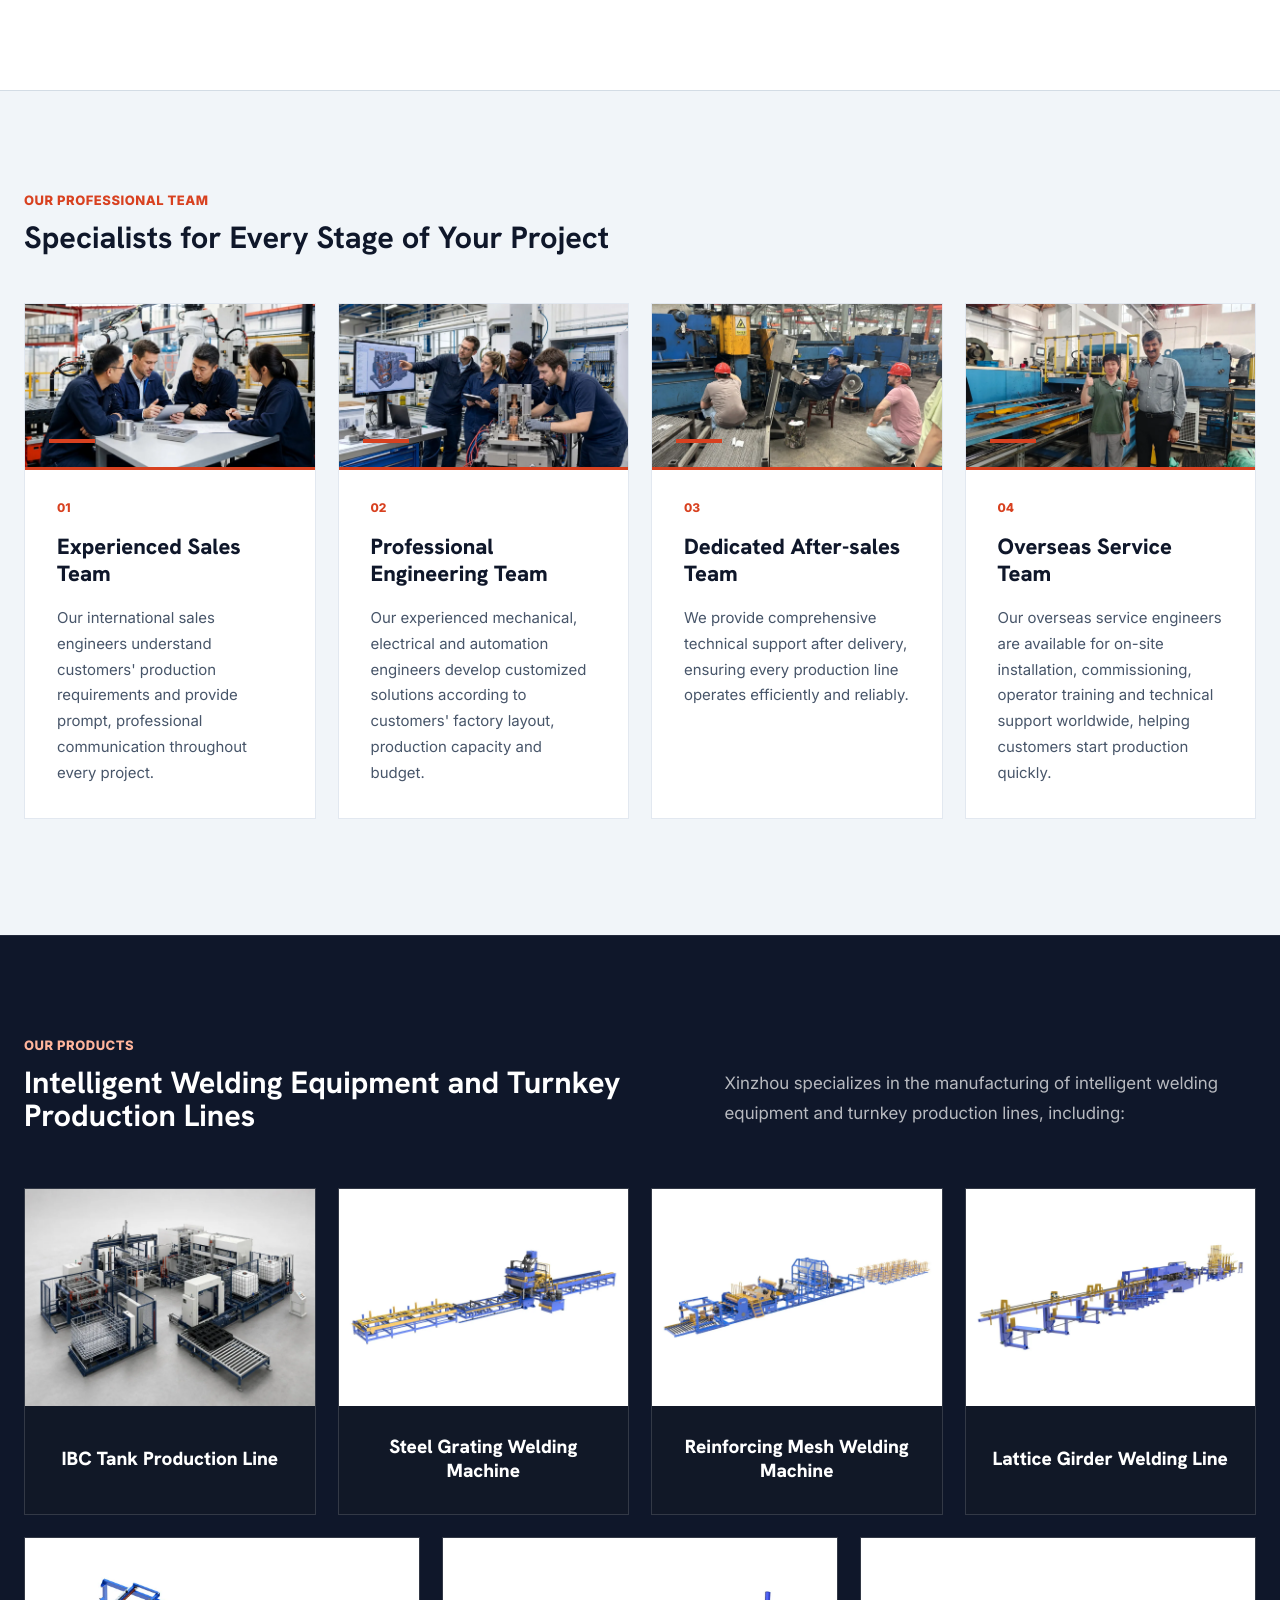
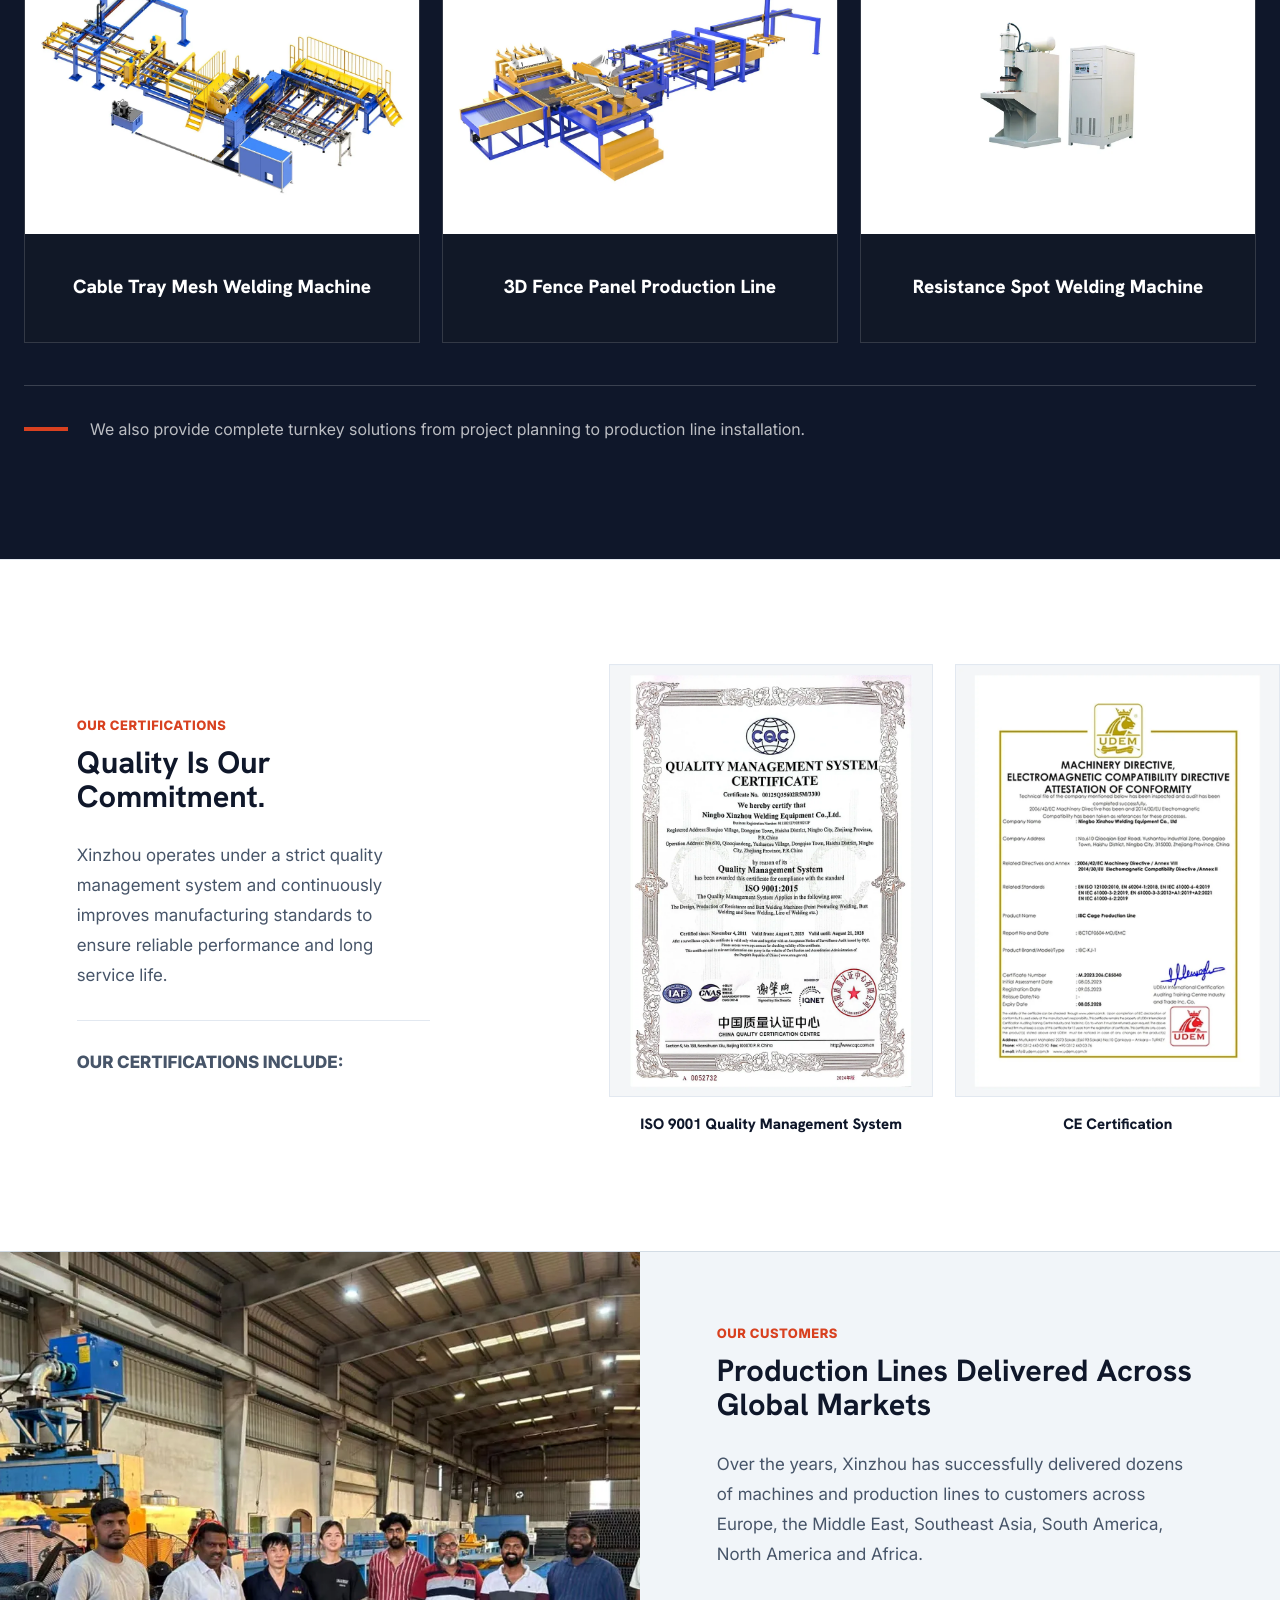
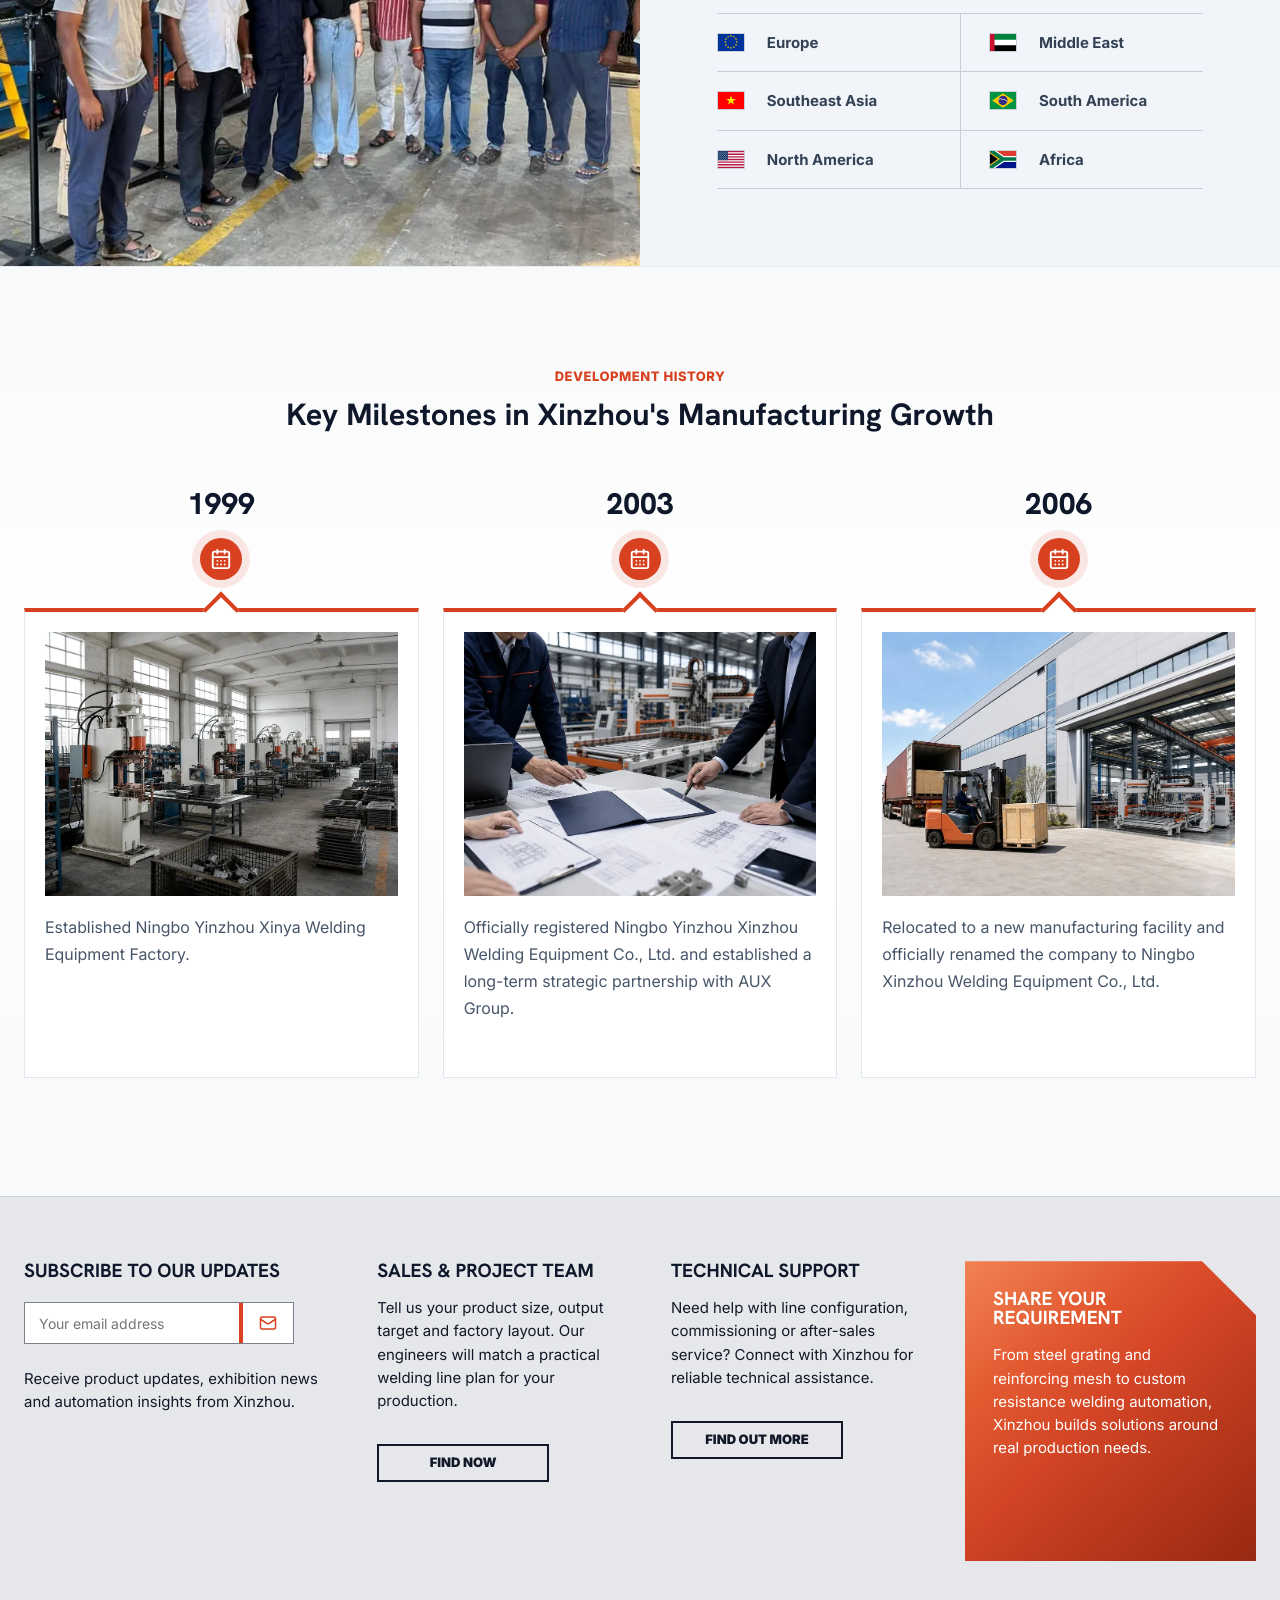
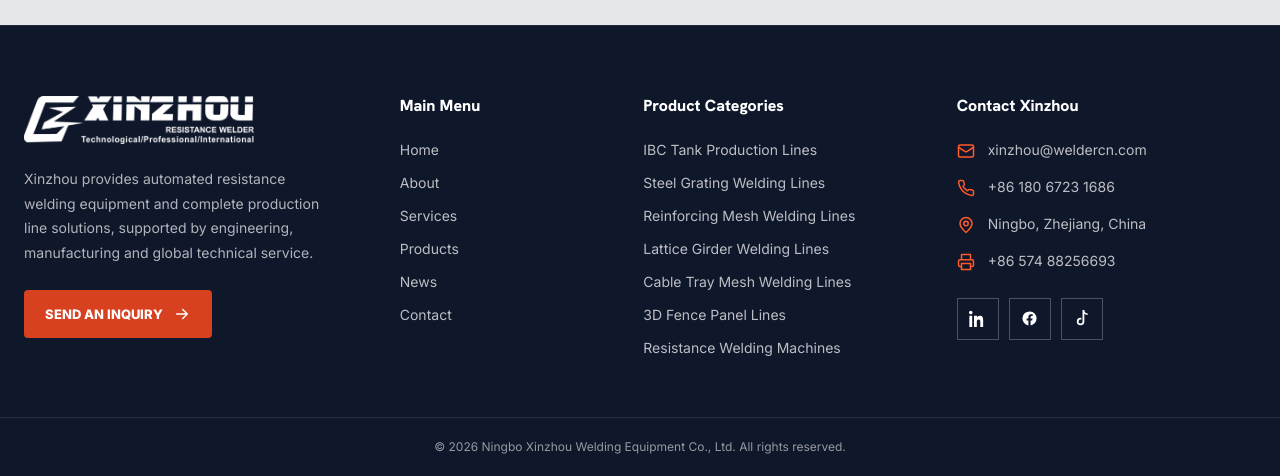
==== commit 75b3b2f1: "Unify site-wide content grid" ====
--- a/about.html
+++ b/about.html
@@ -8,7 +8,7 @@
 <link rel="preconnect" href="https://fonts.googleapis.com">
 <link rel="preconnect" href="https://fonts.gstatic.com" crossorigin>
 <link href="https://fonts.googleapis.com/css2?family=Hanken+Grotesk:wght@700;800&amp;family=Inter:wght@400;500;600;700&amp;display=swap" rel="stylesheet">
-<link href="./assets/css/global.css?v=20260720-5" rel="stylesheet">
+<link href="./assets/css/global.css?v=20260804-1" rel="stylesheet">
 <link href="./assets/css/about.css?v=20260716-4" rel="stylesheet">
 </head>
 <body>
--- a/assets/css/global.css
+++ b/assets/css/global.css
@@ -12,8 +12,8 @@
     --xz-red-dark: #a92d14;
     --xz-red-soft: #ffb59c;
     --xz-white: #ffffff;
-    --xz-container: 1280px;
-    --xz-header-container: 1440px;
+    --xz-container: 1850px;
+    --xz-header-container: 1850px;
     --xz-topbar-height: 30px;
     --xz-header-height: 88px;
     --xz-gutter: 24px;
@@ -73,8 +73,10 @@
 }
 
 .xz-container {
-    width: min(100% - 48px, var(--xz-container));
+    width: min(100%, var(--xz-container));
     margin-inline: auto;
+    padding-left: var(--xz-gutter);
+    padding-right: var(--xz-gutter);
 }
 
 .xz-eyebrow {
@@ -369,13 +371,15 @@
     background: var(--xz-surface);
     color: var(--xz-navy);
     text-decoration: none;
-    transition: border-color 0.2s ease, background-color 0.2s ease;
+    transition: border-color 0.28s ease, background-color 0.28s ease, transform 0.28s cubic-bezier(0.22, 1, 0.36, 1), box-shadow 0.28s ease;
 }
 
 .xz-header__mega-card:hover,
 .xz-header__mega-card:focus-visible {
     border-color: rgba(216, 65, 32, 0.55);
     background: var(--xz-white);
+    box-shadow: 0 10px 24px rgba(15, 23, 42, 0.1);
+    transform: translateY(-2px);
 }
 
 .xz-header__mega-card img {
@@ -397,18 +401,41 @@
 }
 
 .xz-header__mega-card--contact {
+    position: relative;
     justify-content: center;
     align-items: center;
     padding: 18px;
+    overflow: hidden;
     border-color: transparent;
     background: linear-gradient(135deg, #ee6a33 0%, #d84120 52%, #a92d14 100%);
     color: var(--xz-white);
+    isolation: isolate;
+}
+
+.xz-header__mega-card--contact::before {
+    content: "";
+    position: absolute;
+    inset: 0;
+    z-index: 0;
+    background: linear-gradient(135deg, #1a368e 0%, #001f6f 100%);
+    opacity: 0;
+    transition: opacity 0.32s ease;
+}
+
+.xz-header__mega-card--contact > * {
+    position: relative;
+    z-index: 1;
 }
 
 .xz-header__mega-card--contact:hover,
 .xz-header__mega-card--contact:focus-visible {
     border-color: transparent;
-    background: linear-gradient(135deg, #1a368e 0%, #001f6f 100%);
+    background: linear-gradient(135deg, #ee6a33 0%, #d84120 52%, #a92d14 100%);
+}
+
+.xz-header__mega-card--contact:hover::before,
+.xz-header__mega-card--contact:focus-visible::before {
+    opacity: 1;
 }
 
 .xz-header__mega-card--contact small {
@@ -449,6 +476,8 @@
 
 .xz-header__cta:hover {
     background: var(--xz-primary-strong);
+    box-shadow: 0 14px 28px rgba(0, 31, 111, 0.28);
+    transform: translateY(-2px);
 }
 
 .xz-header__mobile {
@@ -559,8 +588,10 @@
 }
 
 .inquiry-strip-container {
-    width: min(100% - 48px, 1440px);
+    width: min(100%, var(--xz-container));
     margin-inline: auto;
+    padding-left: var(--xz-gutter);
+    padding-right: var(--xz-gutter);
 }
 
 .inquiry-strip-grid {
@@ -703,12 +734,12 @@
 }
 
 .xz-global-footer__inner {
-    width: min(100% - 48px, 1440px);
+    width: min(100%, var(--xz-container));
     margin-inline: auto;
     display: grid;
     grid-template-columns: 1.25fr 0.72fr 1fr 1.2fr;
     gap: clamp(40px, 5vw, 76px);
-    padding: 70px 0 58px;
+    padding: 70px var(--xz-gutter) 58px;
 }
 
 .xz-global-footer__brand-logo {
@@ -803,12 +834,13 @@
     border: 1px solid rgba(255, 255, 255, 0.25);
     color: var(--xz-white);
     text-decoration: none;
-    transition: border-color 0.2s ease, background-color 0.2s ease;
+    transition: border-color 0.25s ease, background-color 0.25s ease, transform 0.25s ease;
 }
 
 .xz-global-footer__socials a:hover {
     border-color: var(--xz-red);
     background: var(--xz-red);
+    transform: translateY(-2px);
 }
 
 .xz-global-footer__socials svg {
@@ -822,9 +854,9 @@
 }
 
 .xz-global-footer__bottom p {
-    width: min(100% - 48px, 1440px);
+    width: min(100%, var(--xz-container));
     margin: 0 auto;
-    padding: 20px 0;
+    padding: 20px var(--xz-gutter);
     color: rgba(255, 255, 255, 0.56);
     font-size: 12px;
     line-height: 1.5;
@@ -850,7 +882,8 @@
 
 @media (max-width: 640px) {
     .inquiry-strip-container {
-        width: min(100% - 32px, 1440px);
+        padding-left: 16px;
+        padding-right: 16px;
     }
 
     .inquiry-strip-grid {
@@ -870,14 +903,13 @@
     }
 
     .xz-global-footer__inner {
-        width: min(100% - 32px, 1440px);
         grid-template-columns: 1fr;
-        padding-top: 54px;
-        padding-bottom: 46px;
+        padding: 54px 16px 46px;
     }
 
     .xz-global-footer__bottom p {
-        width: min(100% - 32px, 1440px);
+        padding-left: 16px;
+        padding-right: 16px;
     }
 }
 
@@ -1135,7 +1167,8 @@
 
 @media (max-width: 640px) {
     .xz-container {
-        width: min(100% - 32px, var(--xz-container));
+        padding-left: 16px;
+        padding-right: 16px;
     }
 
     .xz-button {
--- a/assets/css/about.css
+++ b/assets/css/about.css
@@ -9,6 +9,14 @@
 
 .about-main .xz-container {
     --xz-container: 1850px;
+}
+
+.about-history-hero__grid,
+.about-factory__layout,
+.about-quality__grid,
+.about-customers__grid {
+    padding-left: 0;
+    padding-right: 0;
 }
 
 .about-history-hero {
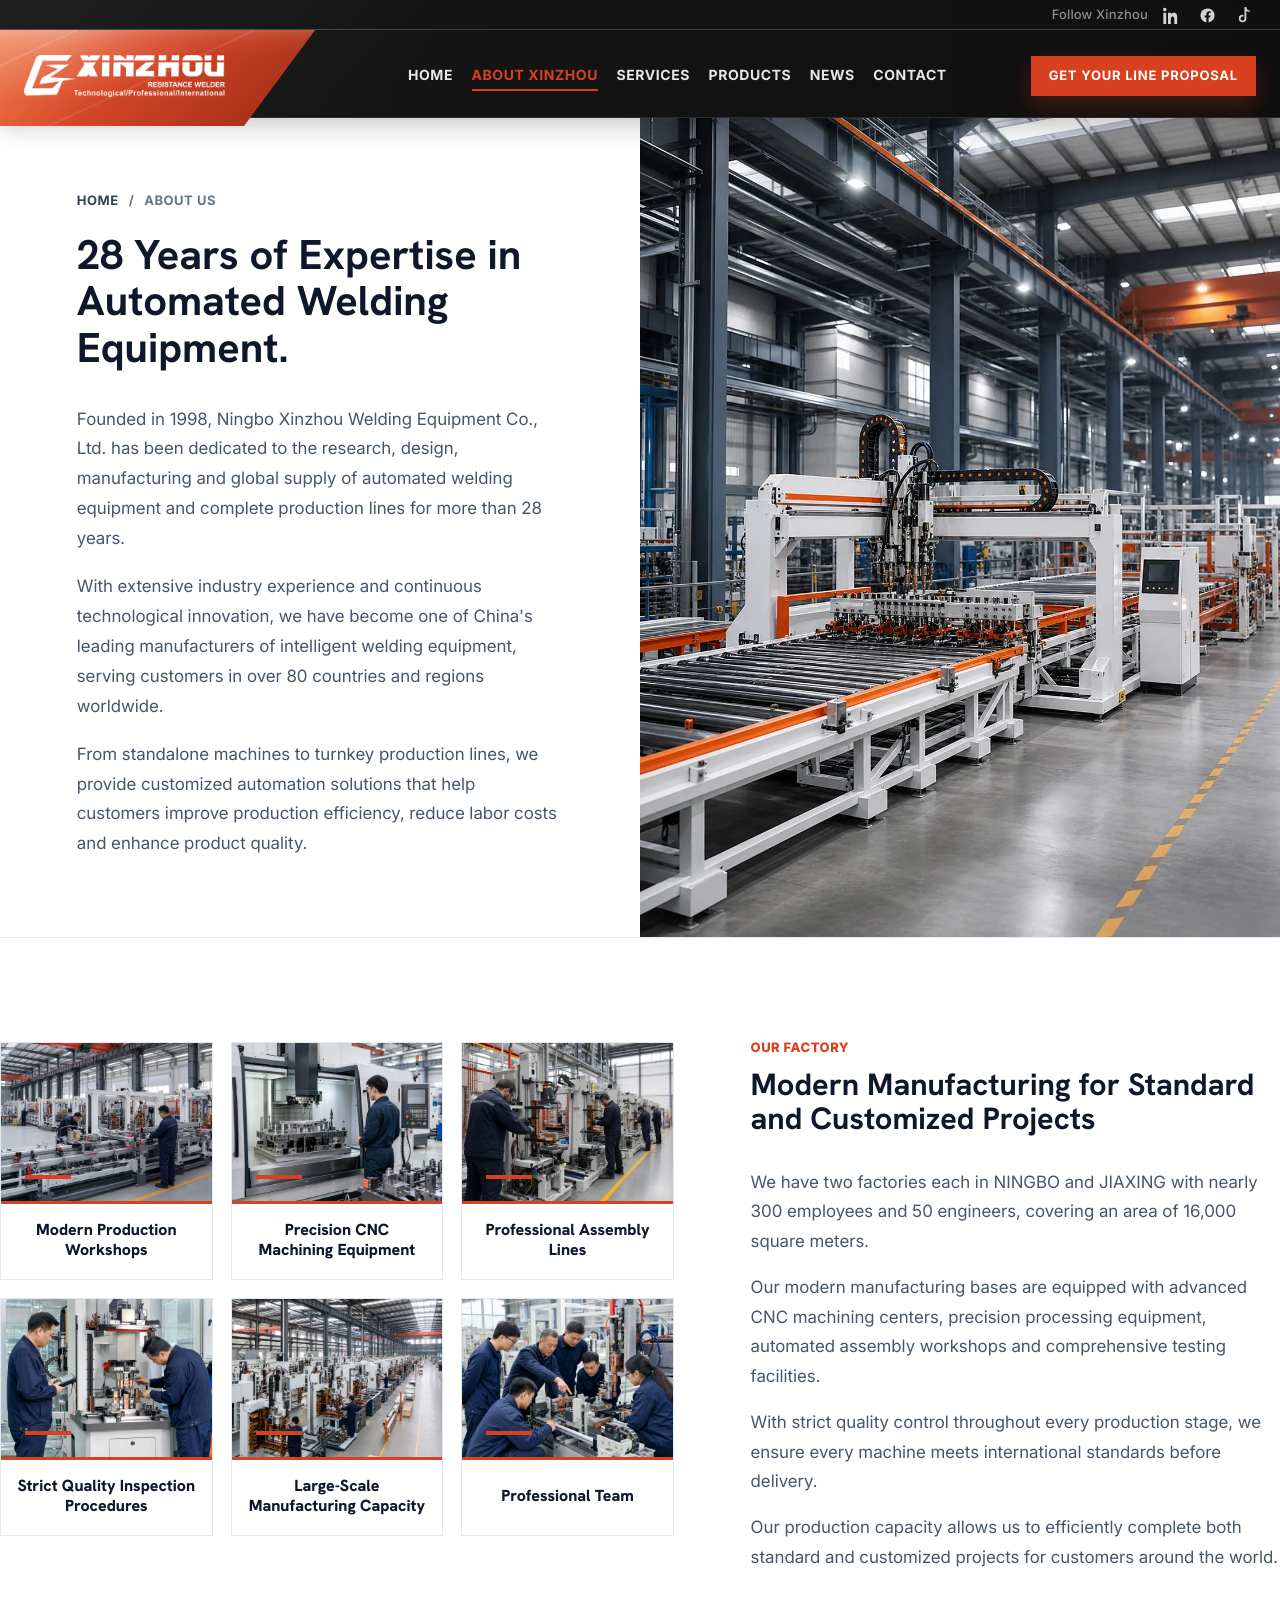
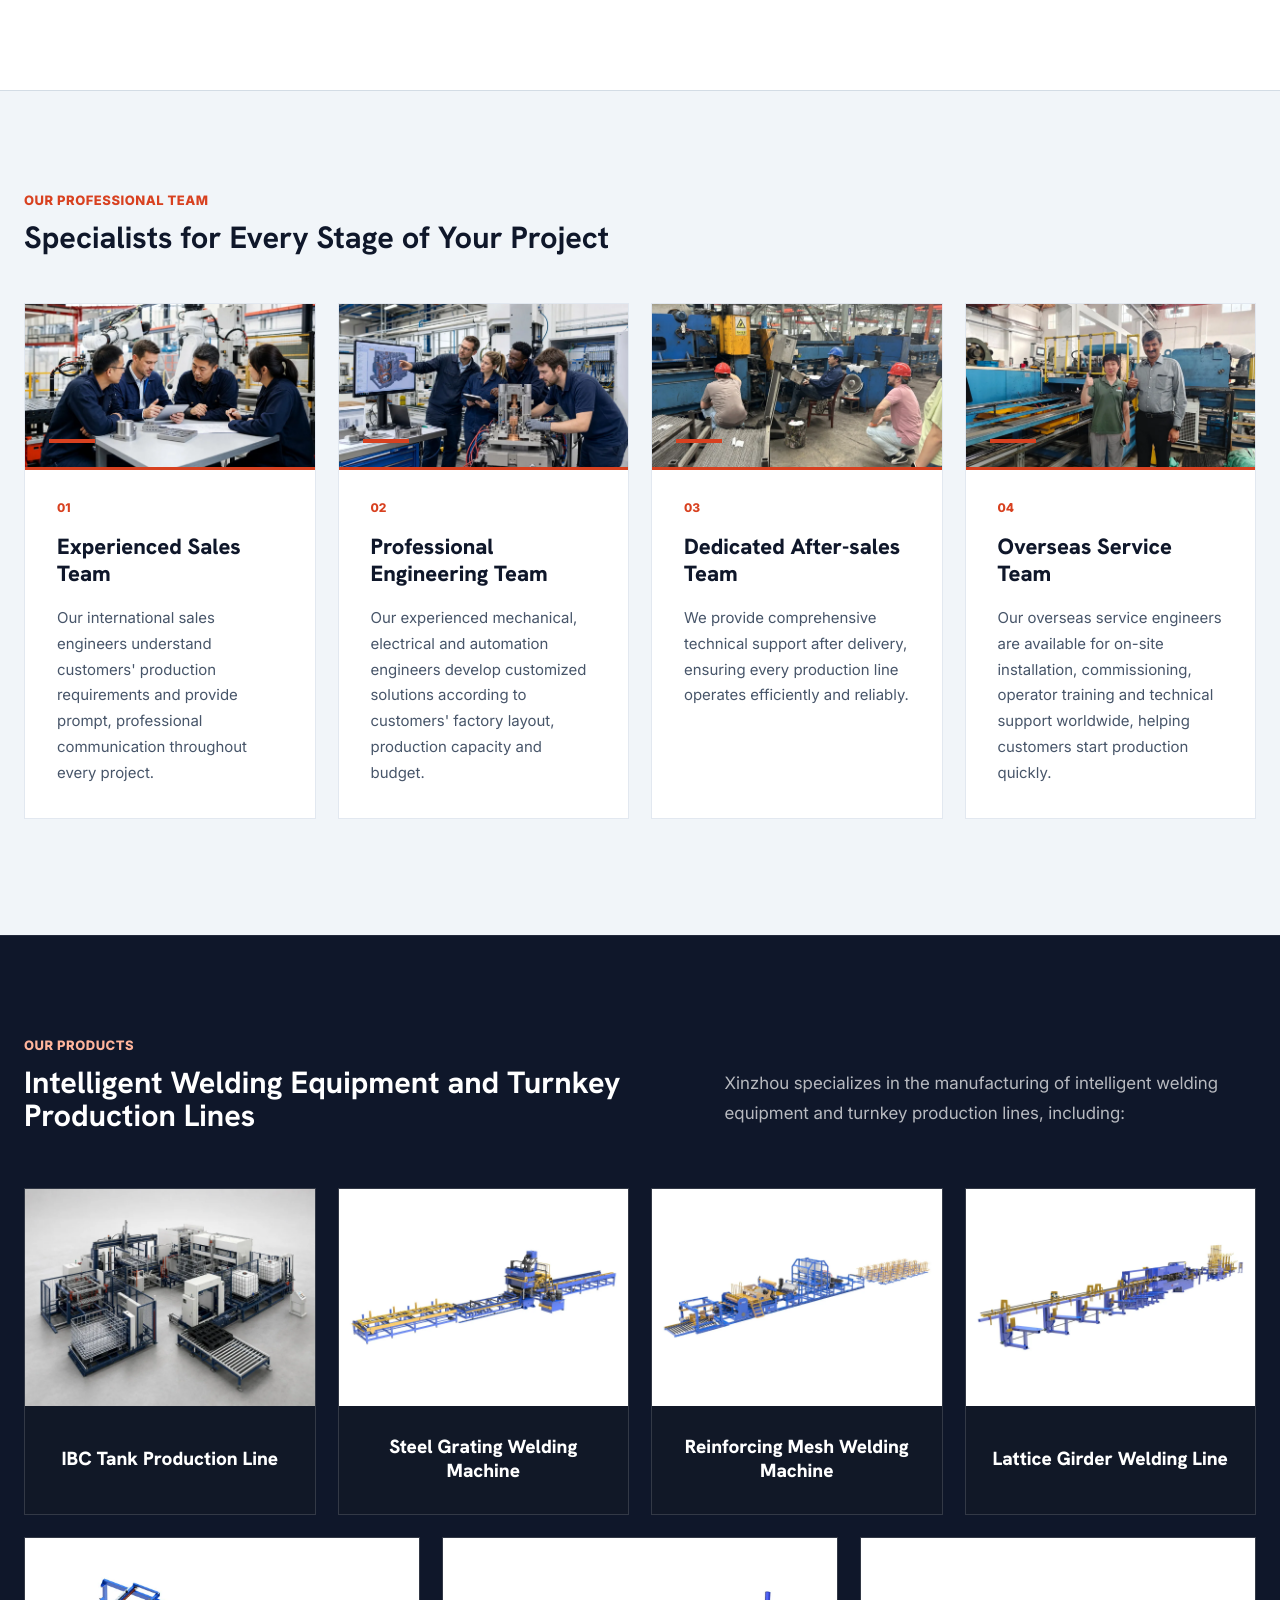
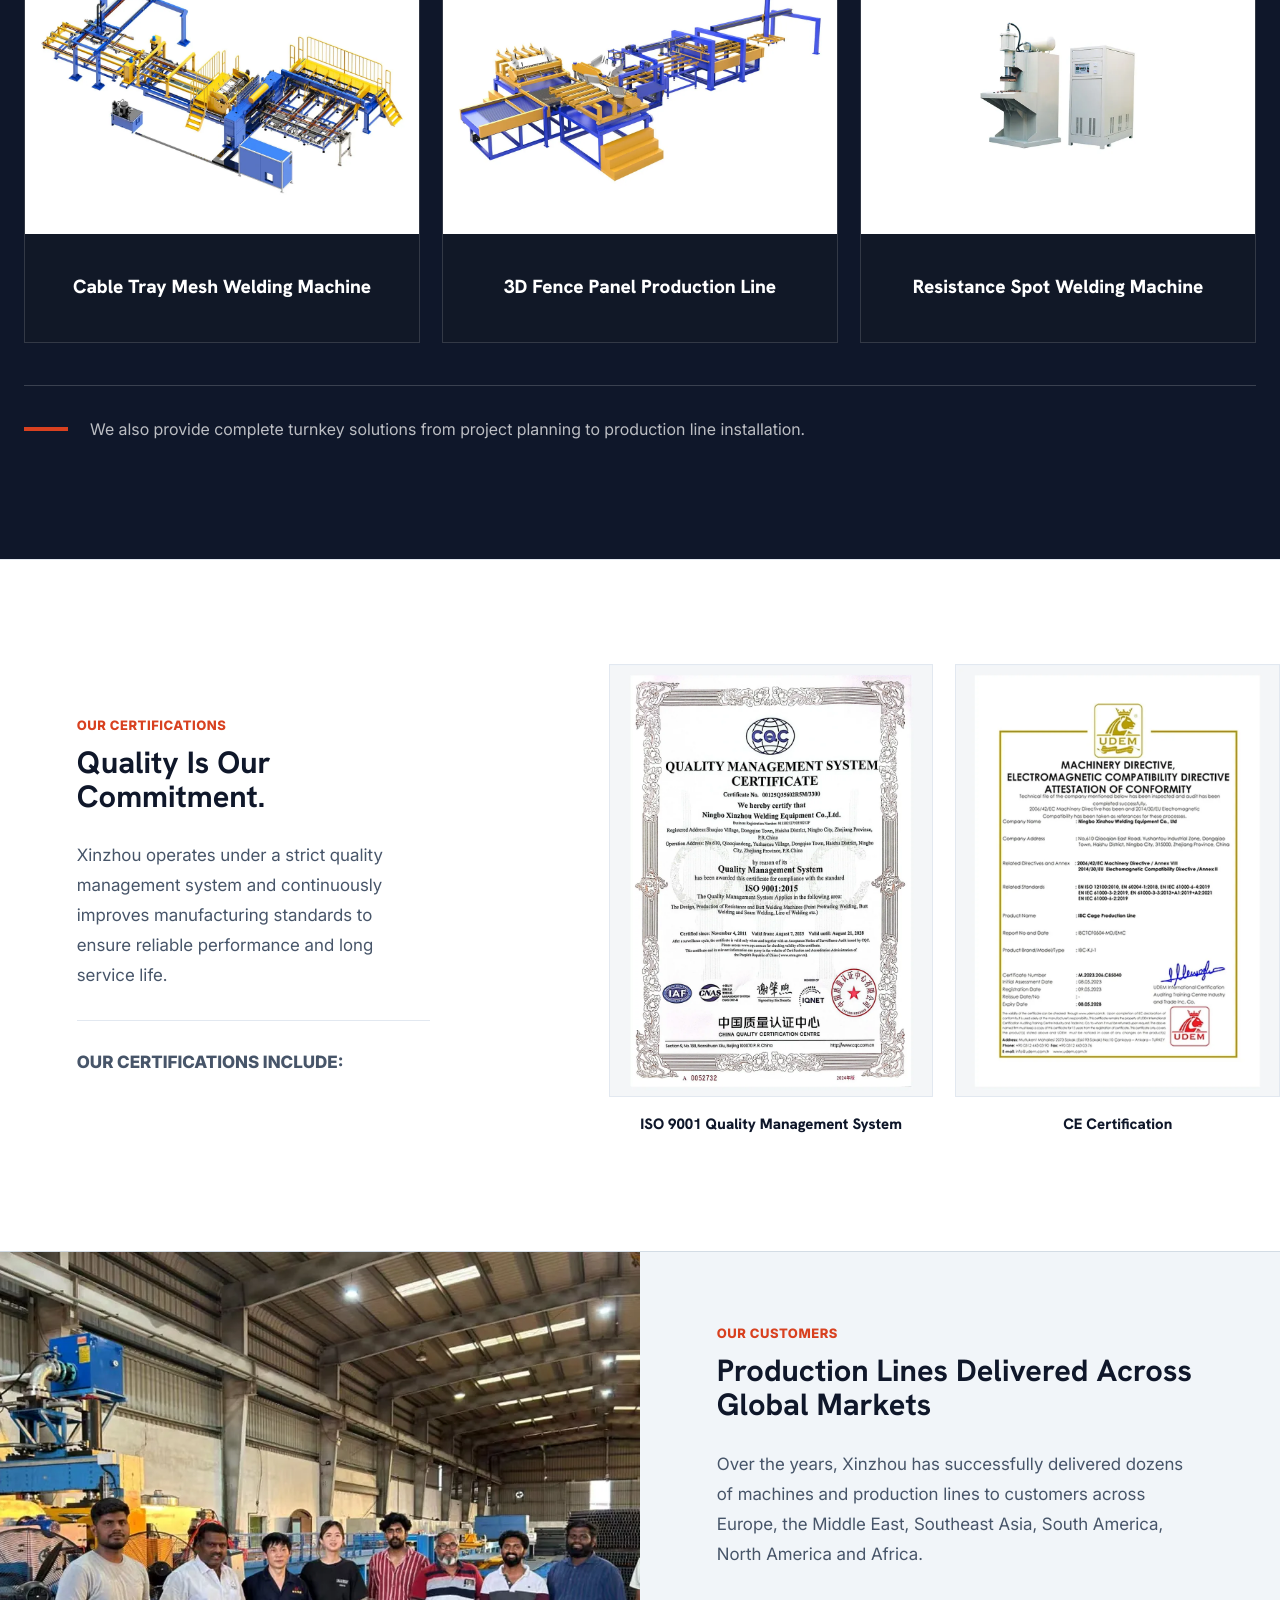
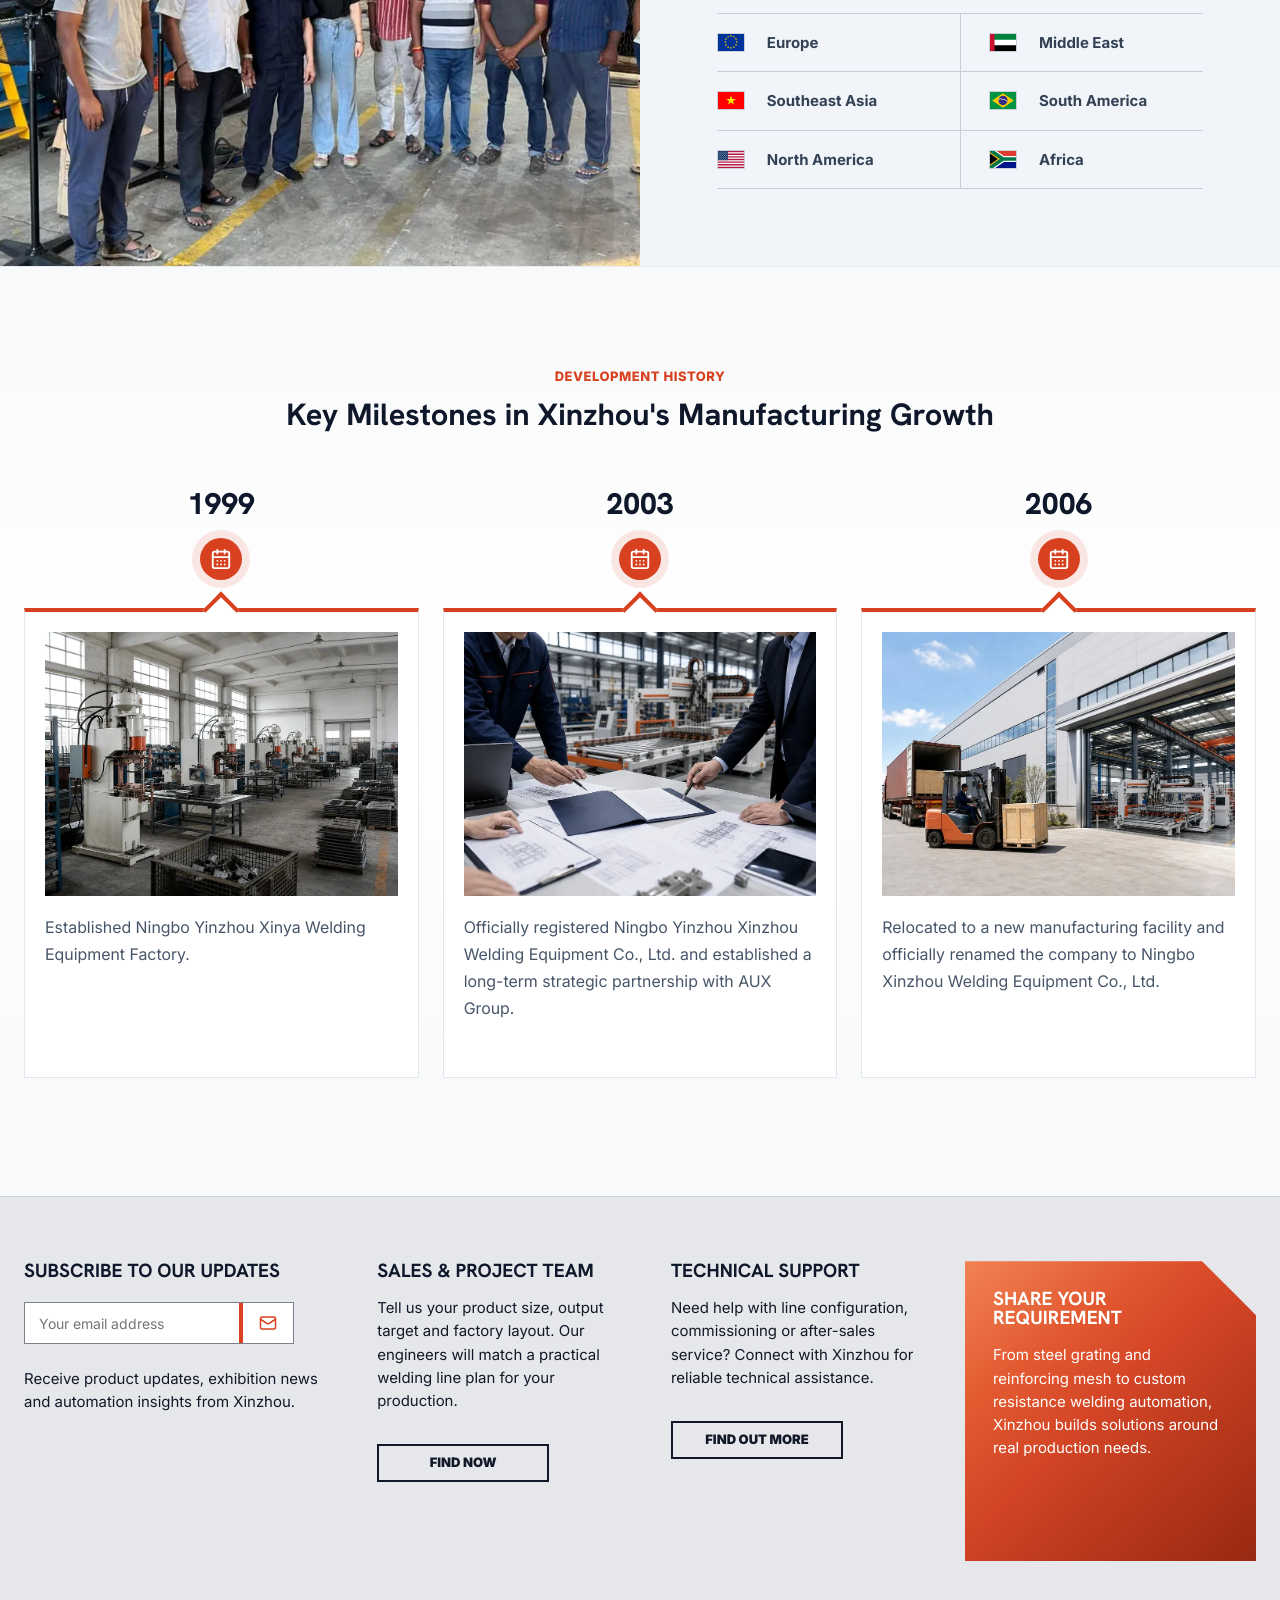
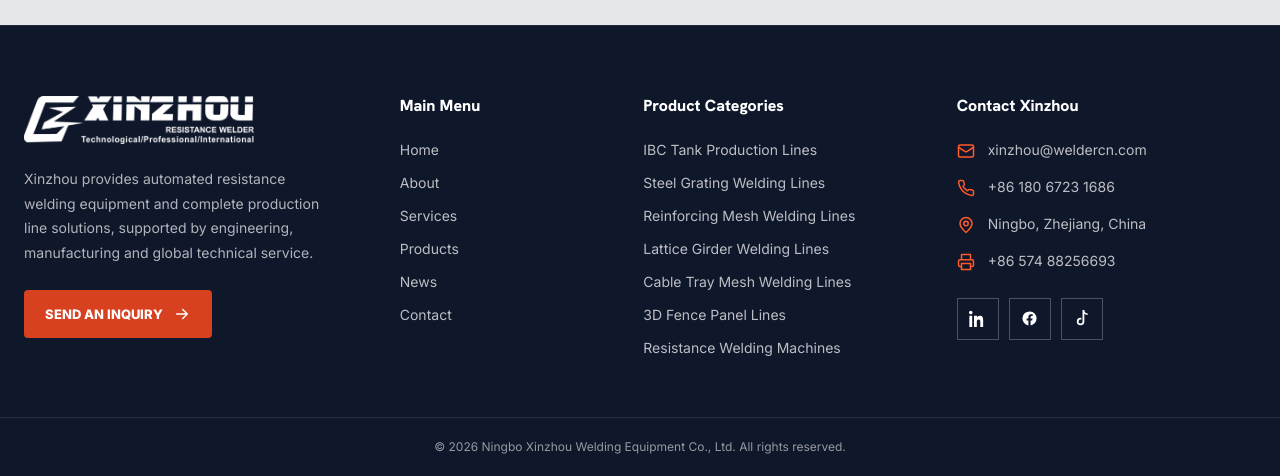
==== commit d51647db: "Tighten header brand panel" ====
--- a/about.html
+++ b/about.html
@@ -8,7 +8,7 @@
 <link rel="preconnect" href="https://fonts.googleapis.com">
 <link rel="preconnect" href="https://fonts.gstatic.com" crossorigin>
 <link href="https://fonts.googleapis.com/css2?family=Hanken+Grotesk:wght@700;800&amp;family=Inter:wght@400;500;600;700&amp;display=swap" rel="stylesheet">
-<link href="./assets/css/global.css?v=20260804-1" rel="stylesheet">
+<link href="./assets/css/global.css?v=20260804-2" rel="stylesheet">
 <link href="./assets/css/about.css?v=20260716-4" rel="stylesheet">
 </head>
 <body>
--- a/assets/css/global.css
+++ b/assets/css/global.css
@@ -211,7 +211,7 @@
 }
 
 .xz-header__inner {
-    --brand-width: clamp(270px, 23vw, 360px);
+    --brand-width: clamp(300px, 20vw, 340px);
     --brand-bleed: max(24px, calc((100vw - var(--xz-header-container)) / 2 + 24px));
     max-width: var(--xz-header-container);
     height: var(--xz-header-height);
